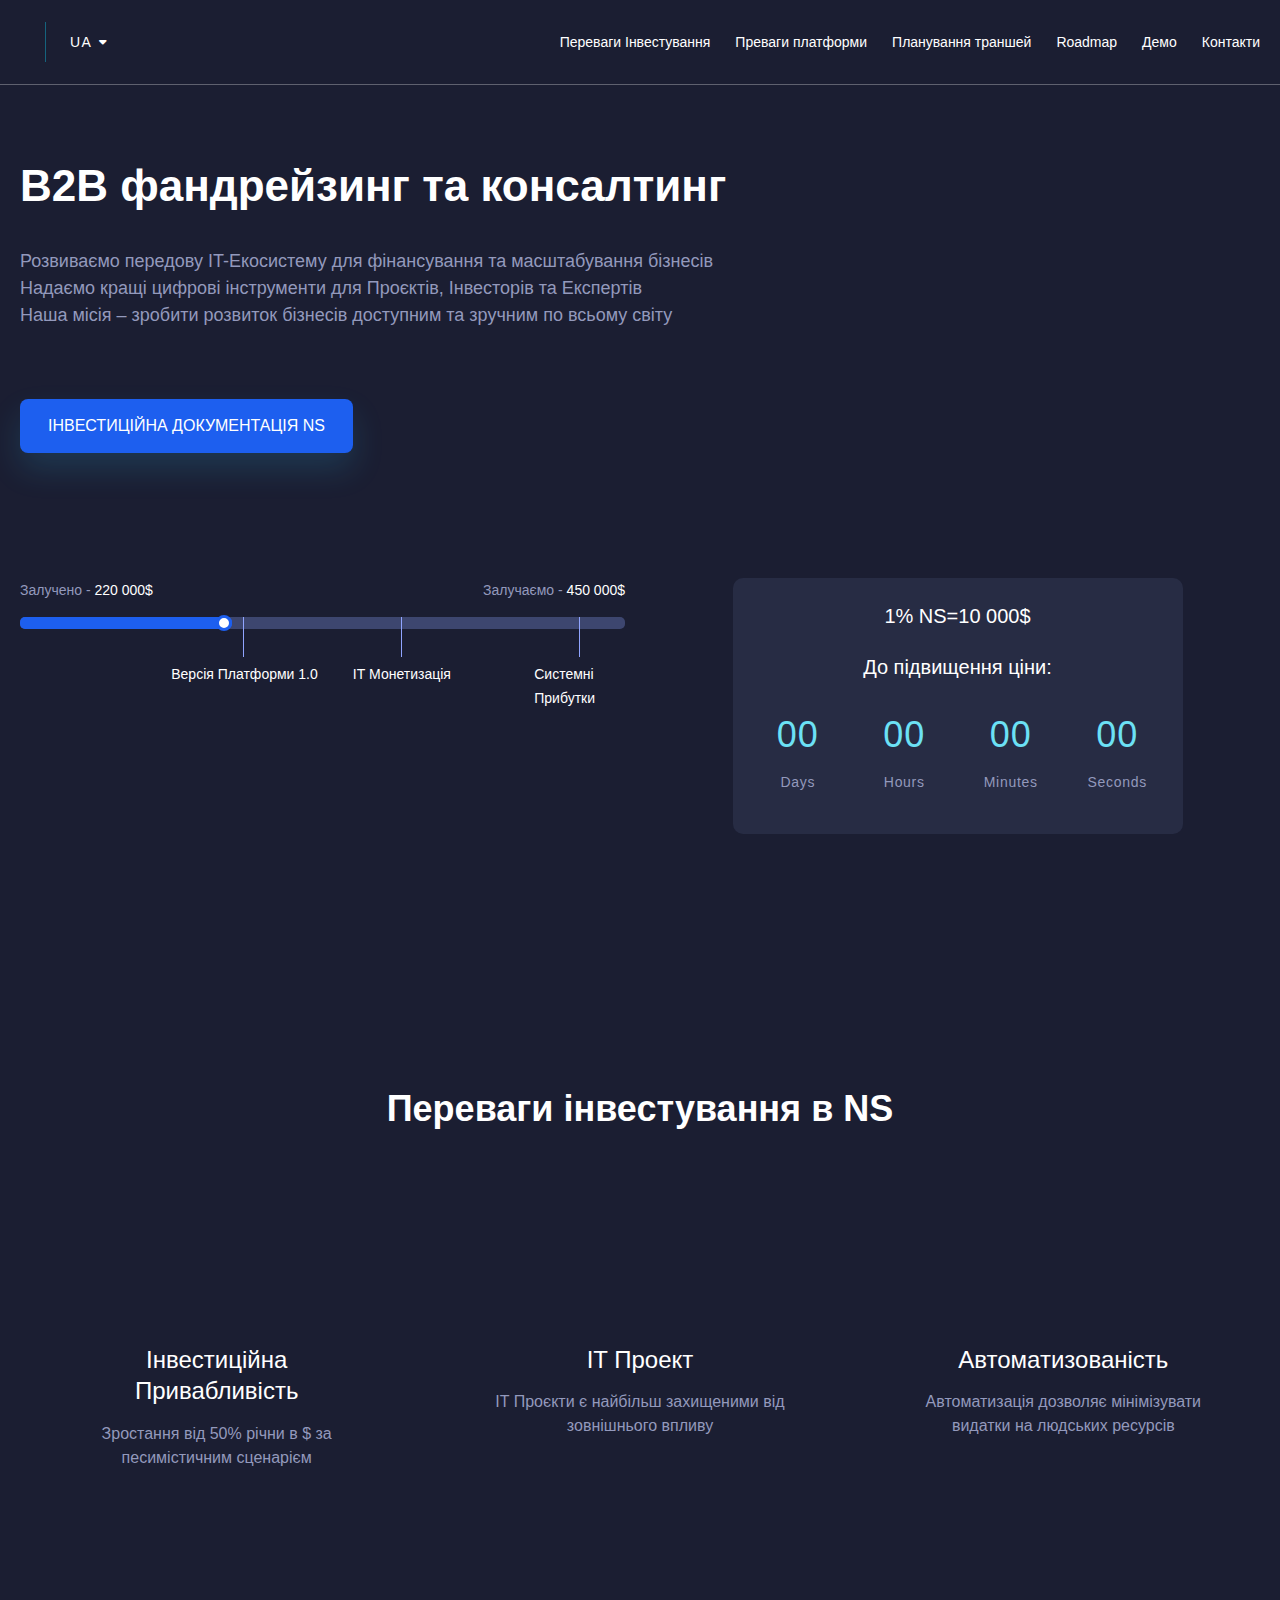
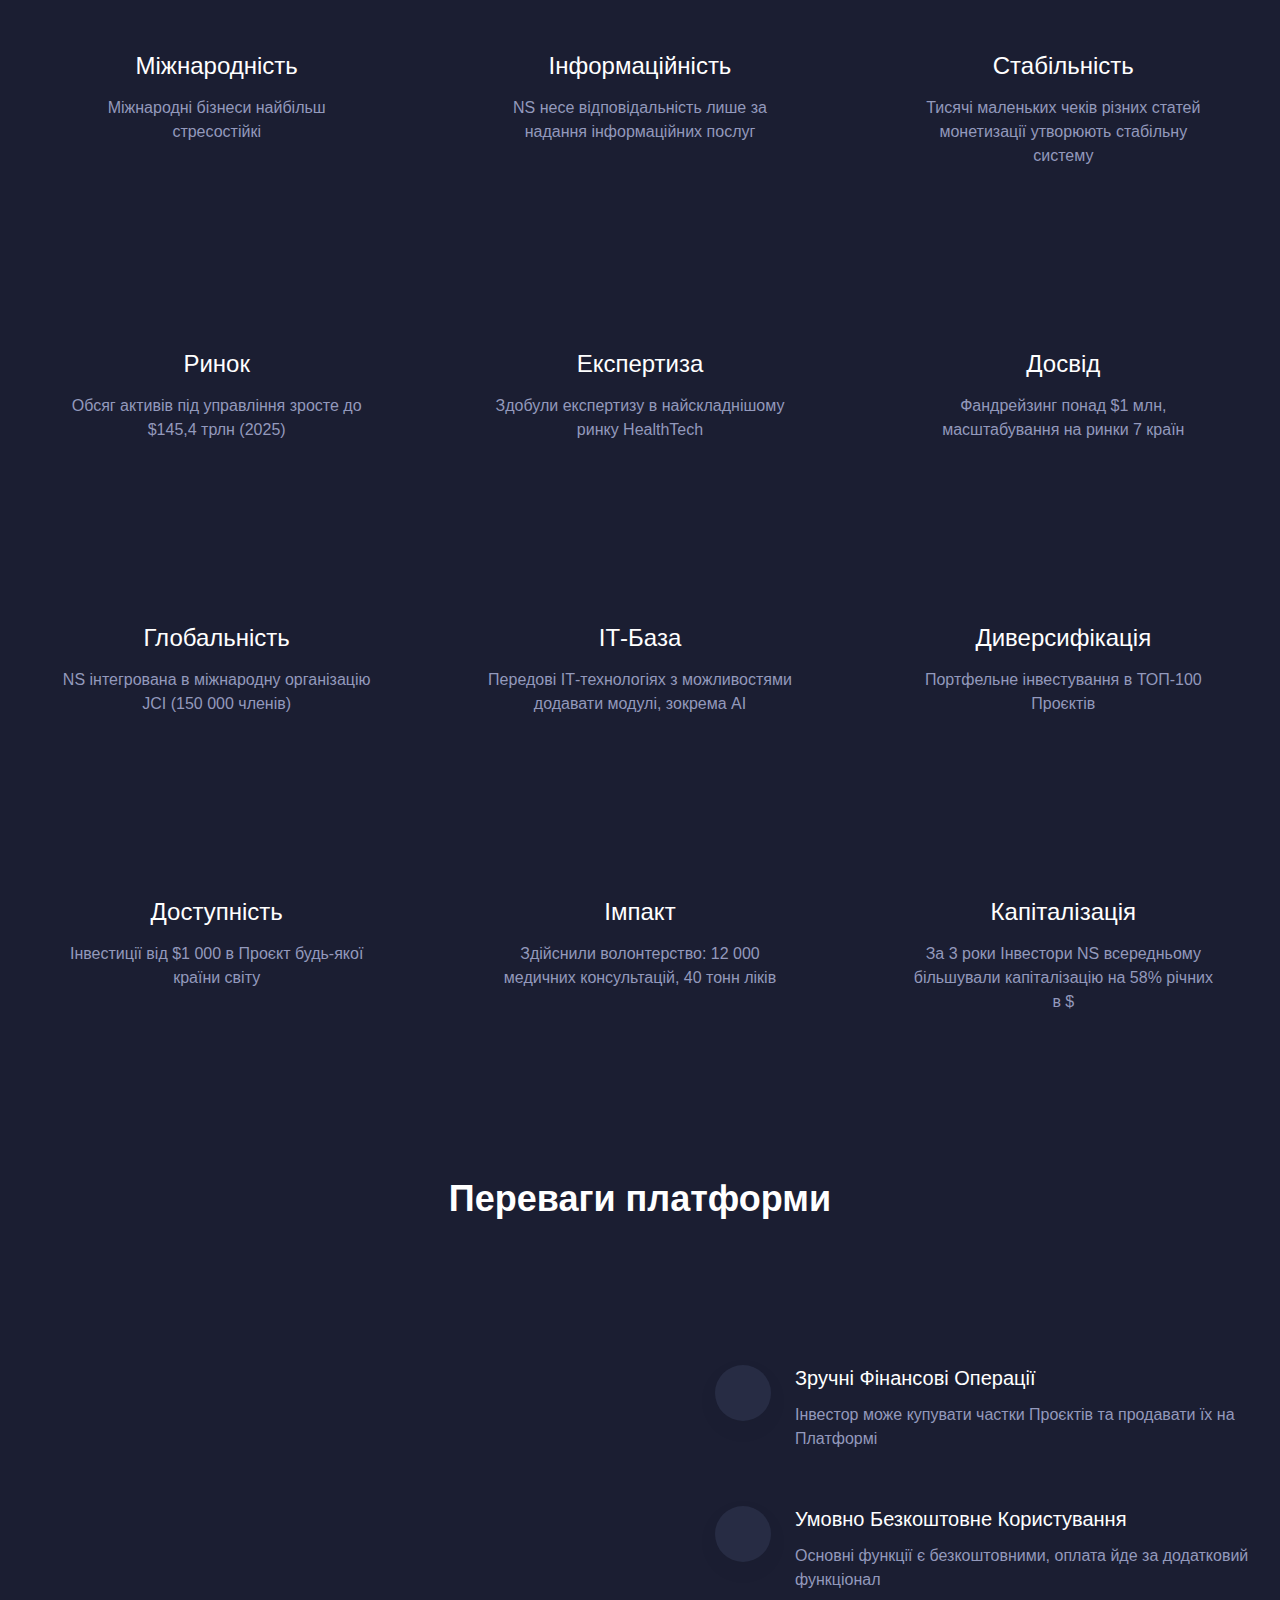
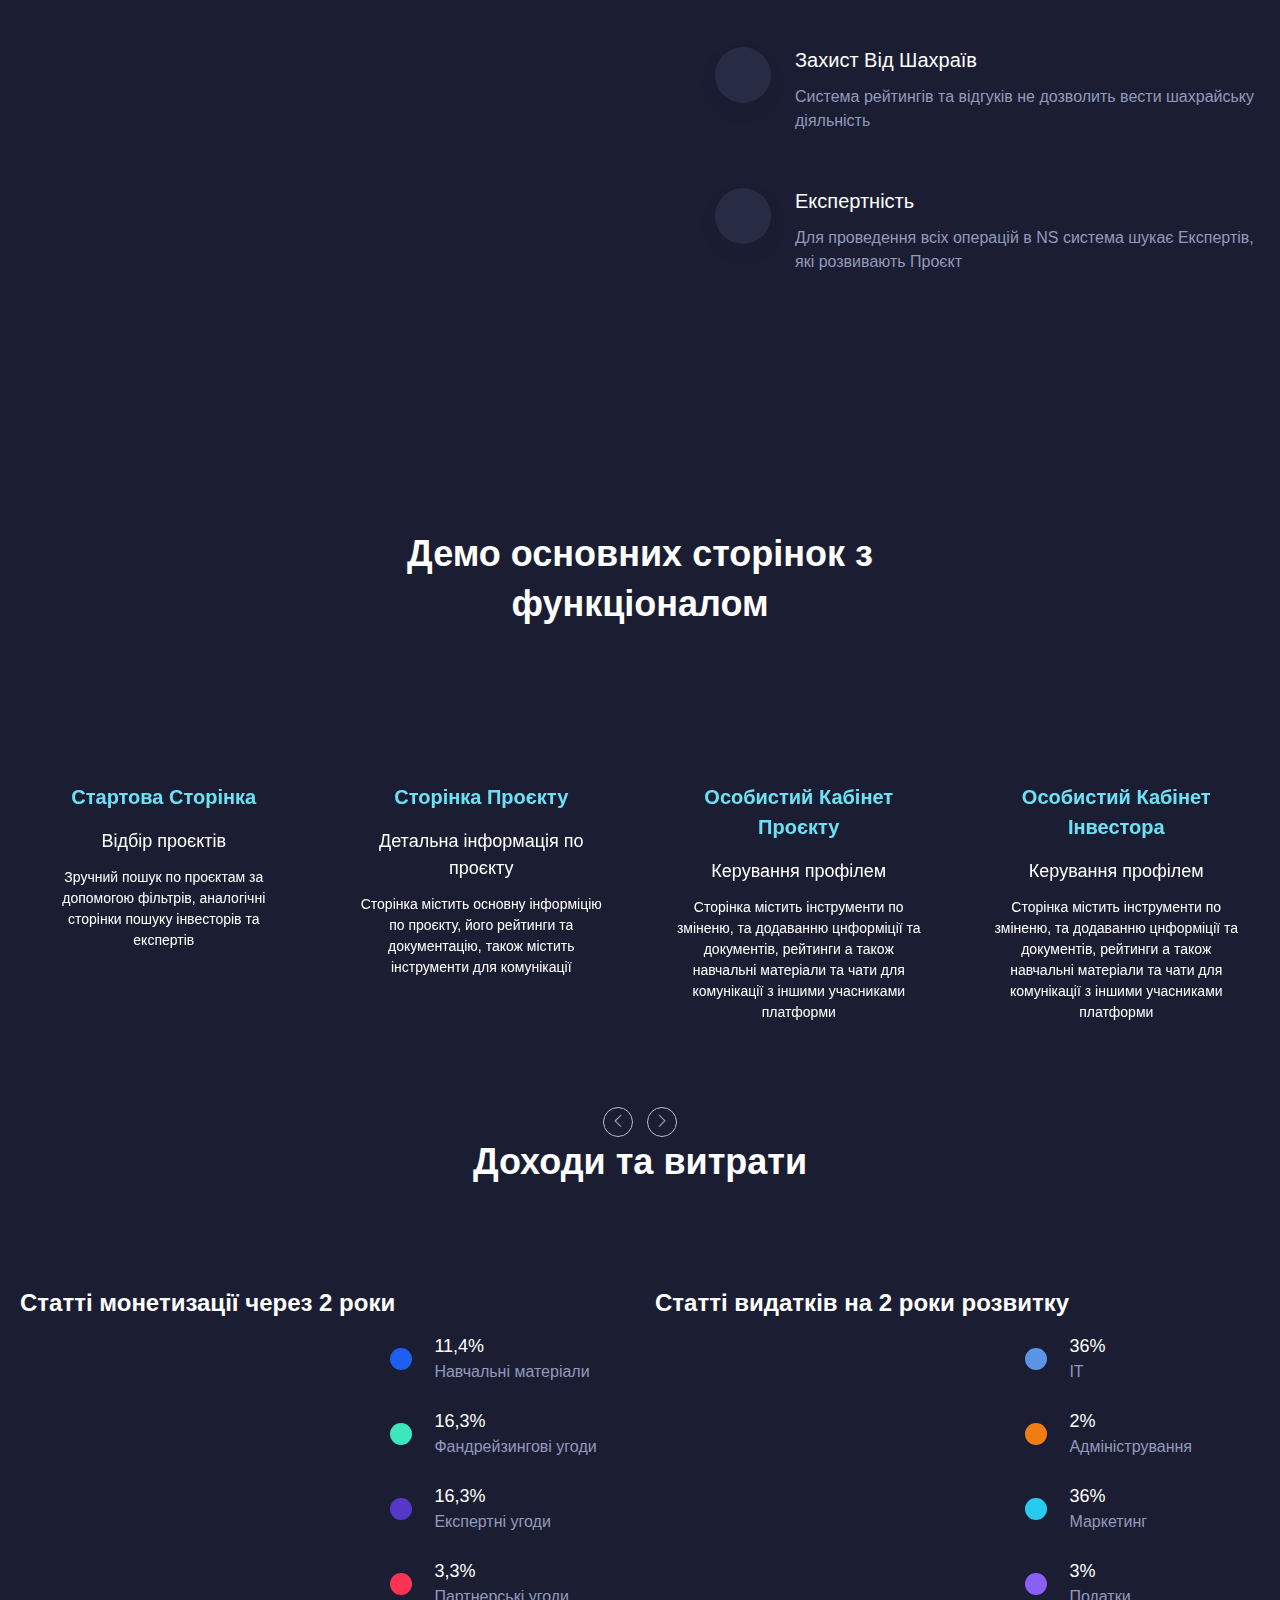
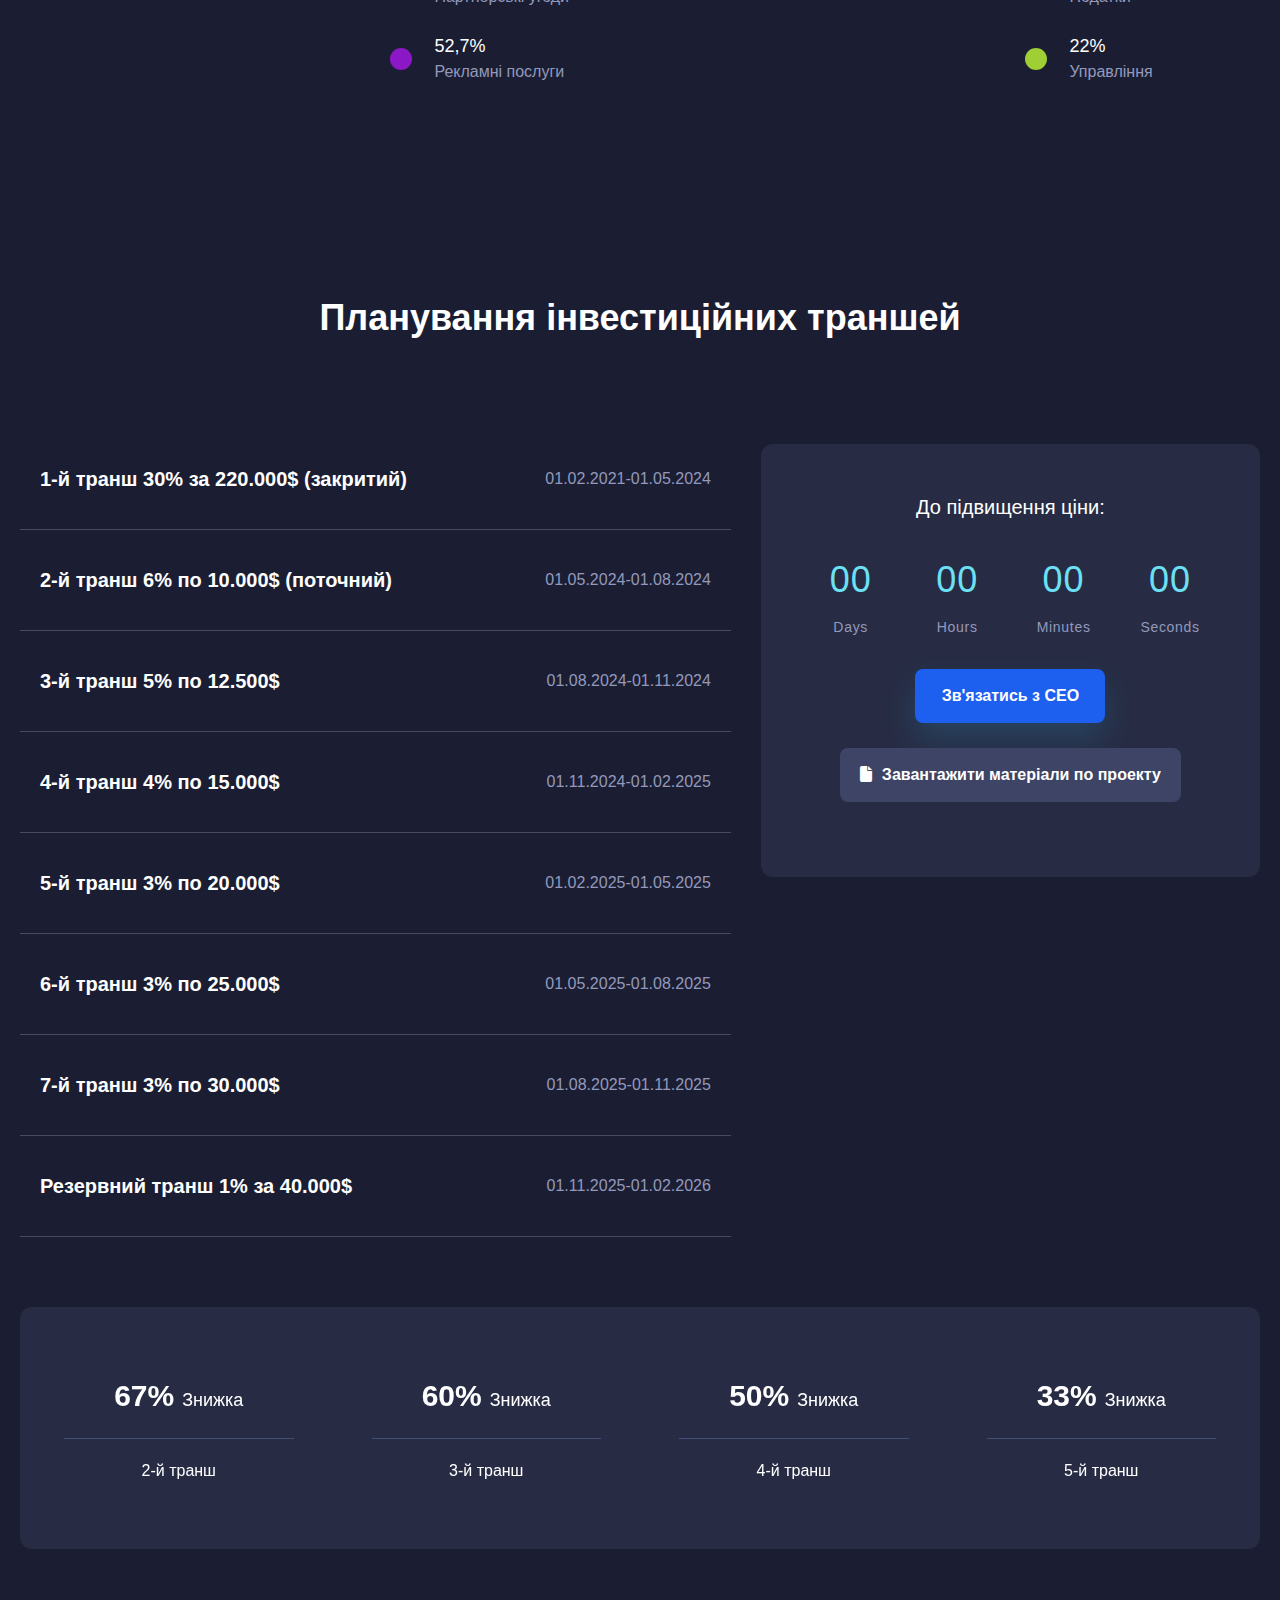
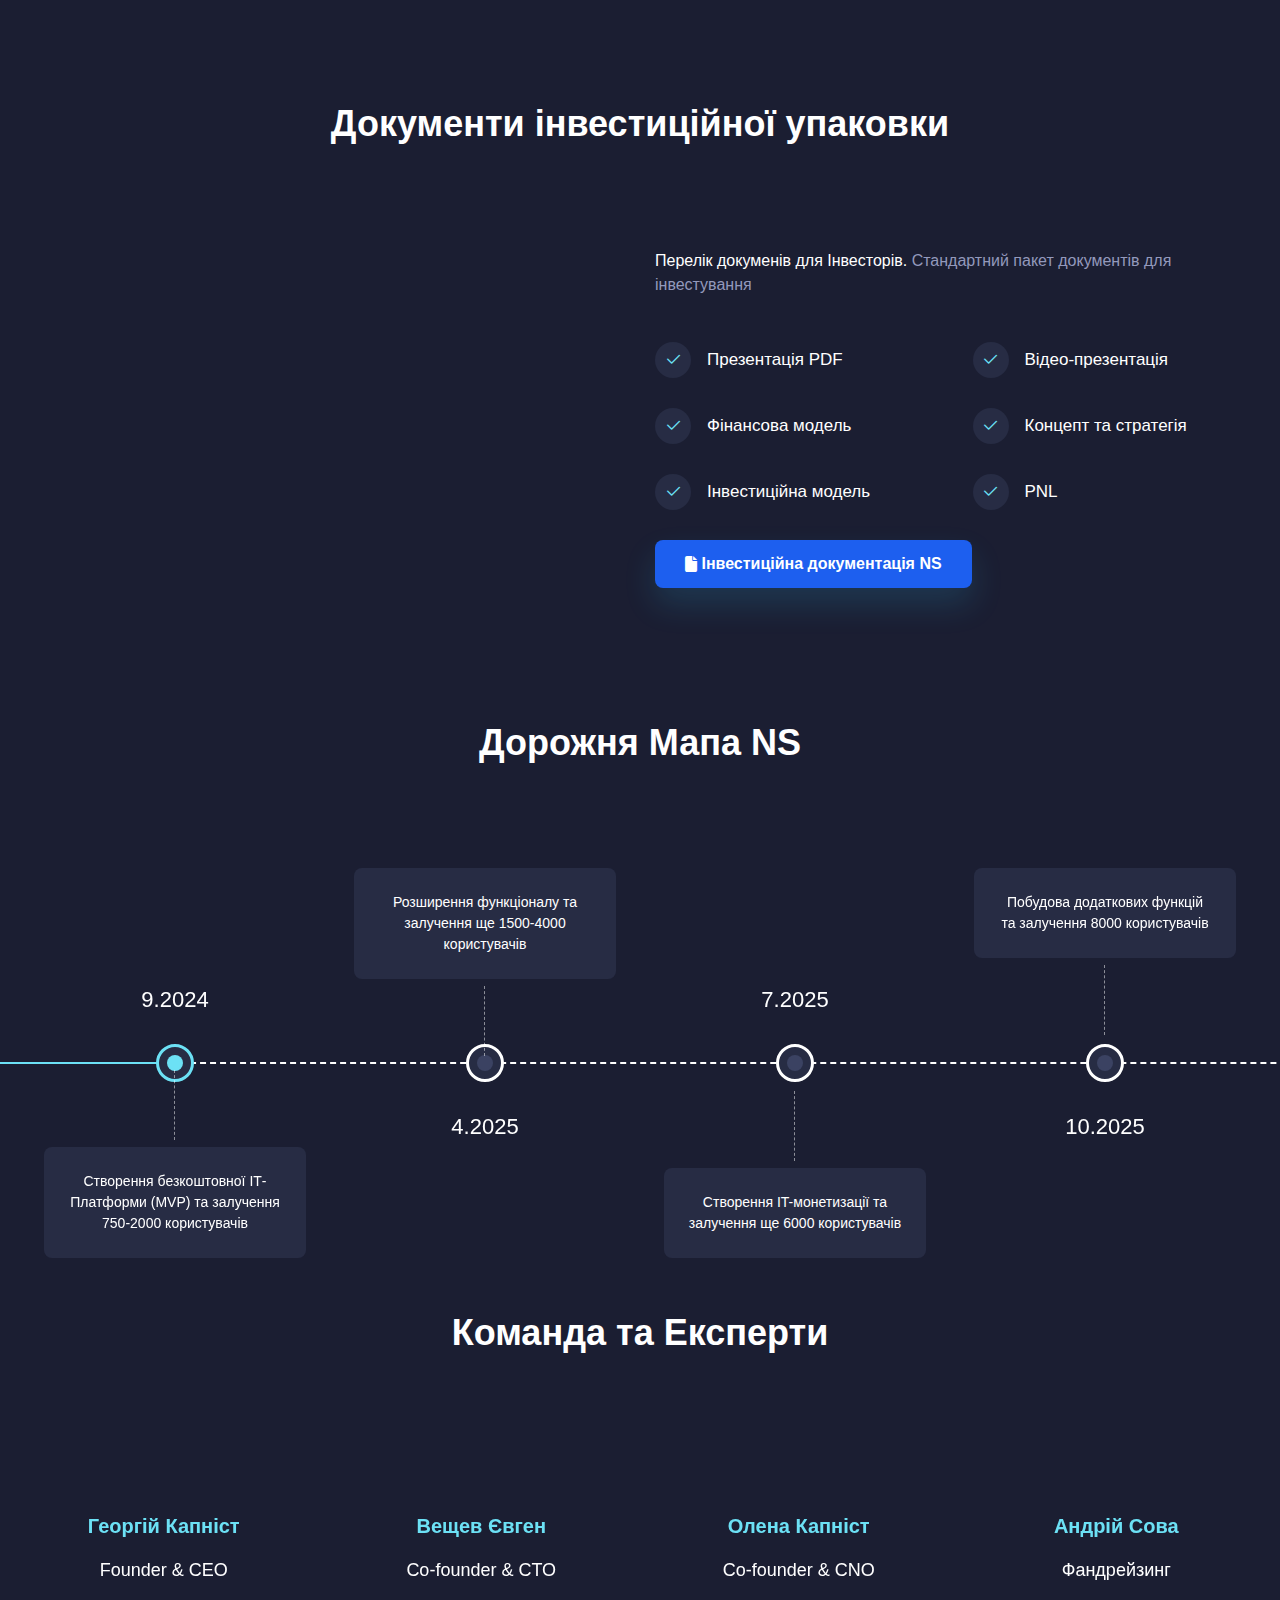
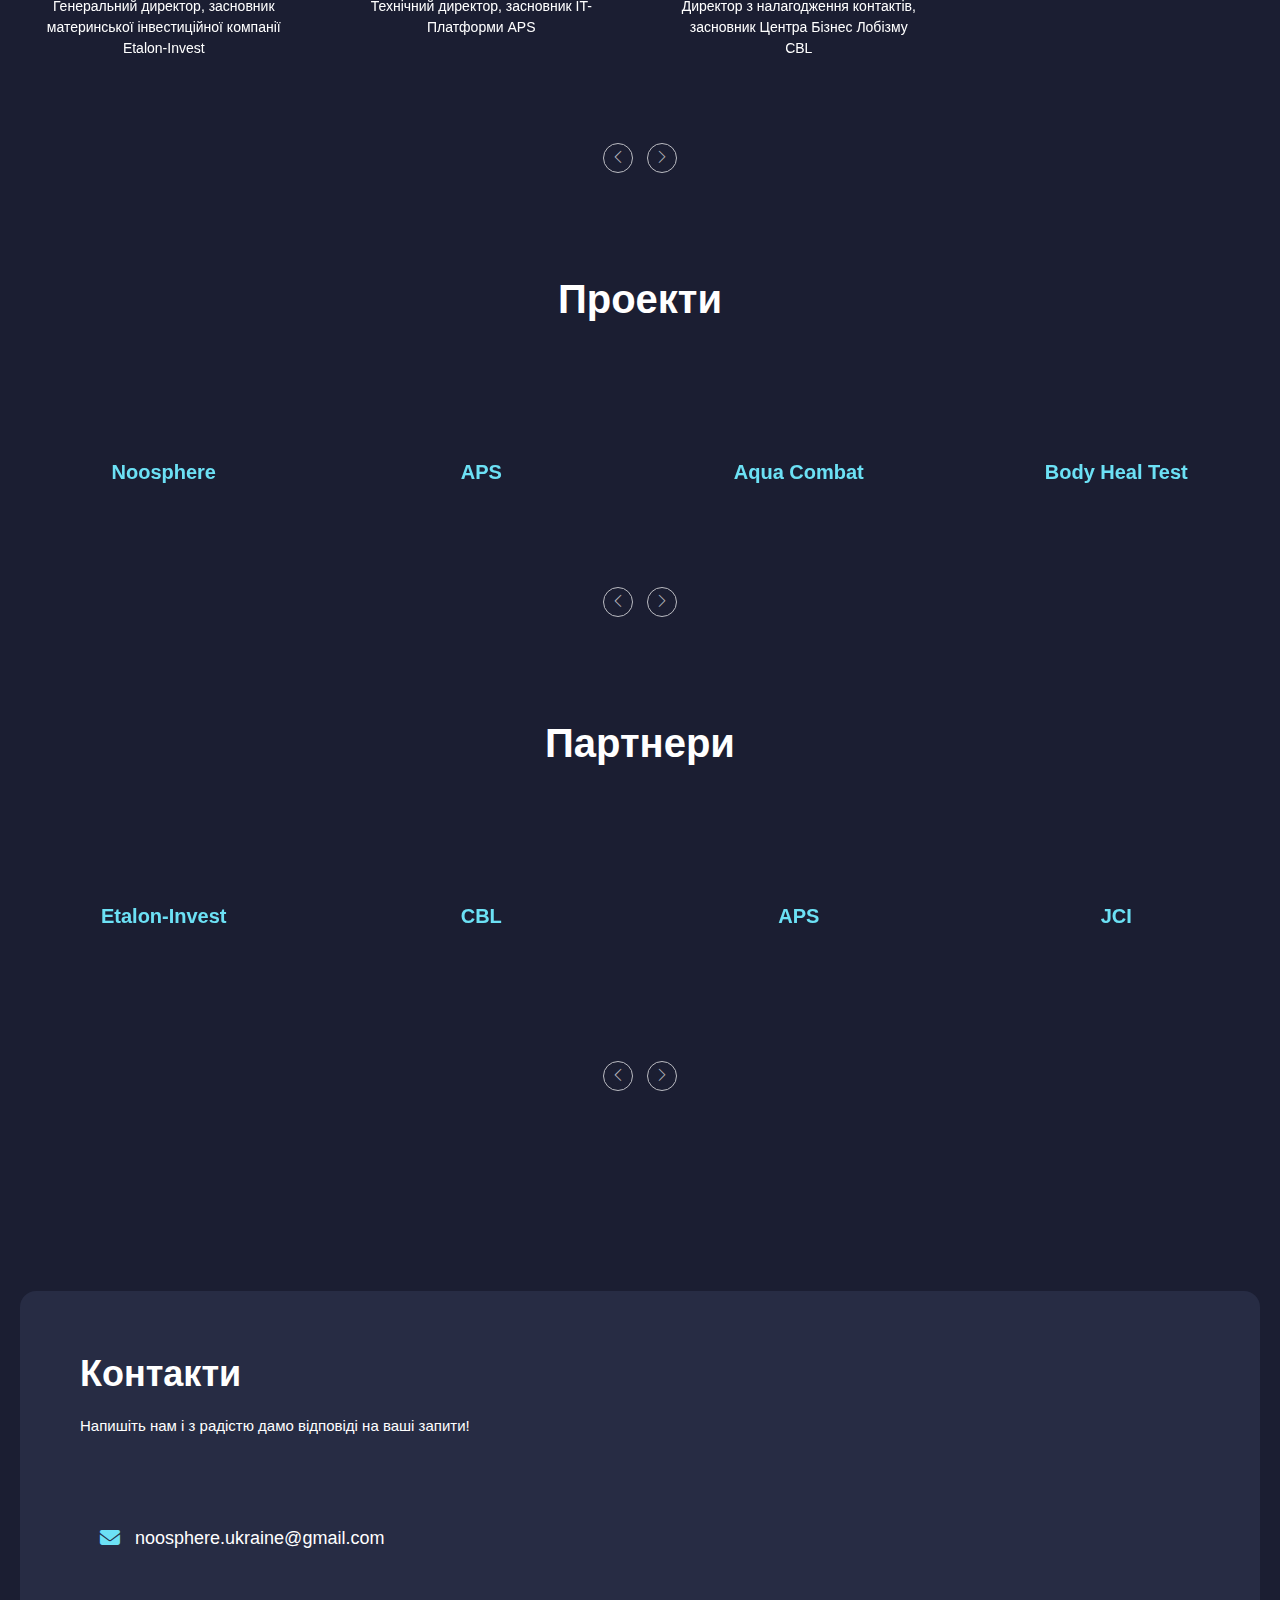
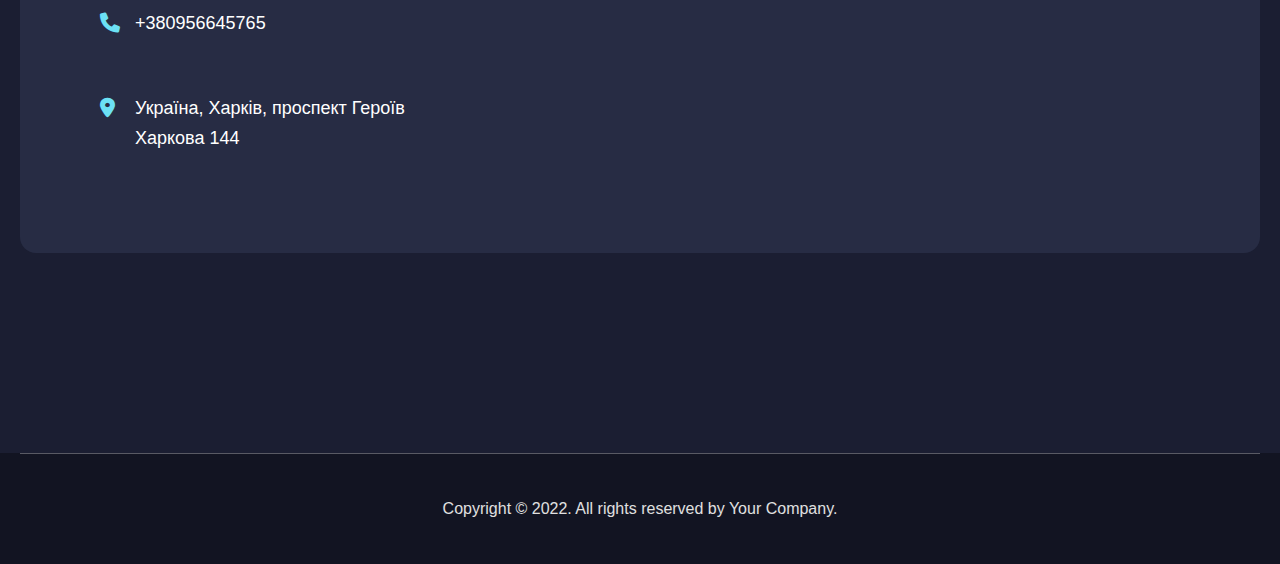
==== index.html @ f3856ca9 "Rename index-6.html to index.html" ====
<!DOCTYPE html>
<html lang="en">
<head>
<meta charset="utf-8">
<title>Noosphere</title>
<!-- Stylesheets -->
<link href="css/bootstrap.css" rel="stylesheet">
<link href="css/style.css" rel="stylesheet">
<link rel="shortcut icon" href="images/logo_ns1.png" type="image/x-icon">
<link rel="icon" href="images/logo_ns1.png" type="image/x-icon">
<!-- Responsive -->
<meta http-equiv="X-UA-Compatible" content="IE=edge">
<meta name="viewport" content="width=device-width, initial-scale=1.0, maximum-scale=1.0, user-scalable=0">
<link href="css/responsive.css" rel="stylesheet">
<!--[if lt IE 9]><script src="https://cdnjs.cloudflare.com/ajax/libs/html5shiv/3.7.3/html5shiv.js"></script><![endif]--> 

</head>

<body class="home-six">
  <div class="page-wrapper"> 

    <!-- Preloader -->
    <div class="preloader"></div> 

    <!-- Main Header-->
    <header class="main-header header-six">
        <!-- Header Upper -->
        <div class="header-upper">        
            <div class="auto-container">
                <!-- Main Box -->
                <div class="main-box clearfix">
                    <!--Logo-->
                    <div class="logo-box clearfix">
                         <div class="logo"><a href="index.html" title="Noosphere"><img src="images/logo_ns1.png" alt="" title="Noosphere"></a></div>
                         <div class="lang-box">
                            <a href="#" class="theme-btn lang-btn">UA <i class="arrow fa fa-caret-down"></i></a>
                            <ul class="lang-list">
                                <li><a href="#">EN</a></li>
                            </ul>
                         </div>
                    </div>

                    <div class="nav-box clearfix">
                        <!--Nav Outer-->
                        <div class="nav-outer clearfix">         
                            <nav class="main-menu">
                                <ul class="navigation clearfix" id="scroll-nav">
                                    <li><a href="#intro-section">Переваги Інвестування</a></li>
                                    <li><a href="#why-token">Преваги платформи</a></li>
                                    <li><a href="#token-sale">Планування траншей</a></li>
                                    <li><a href="#roadmap">Roadmap</a></li>
                                    <li><a href="#team-members">Демо</a></li>
<!--                                     <li><a href="#faqs-section">Питання</a></li> -->
                                    <li><a href="#contact-section">Контакти</a></li>
                                </ul>
                            </nav>
                            <!-- Main Menu End-->
                        </div>
                        <!--Nav Outer End-->

                        <!-- Hidden Nav Toggler -->
                        <div class="nav-toggler">
                            <button class="hidden-bar-opener"><span class="icon"><i class="fa-regular fa-bars"></i></span></button>
                        </div>

                    </div>

                </div>
            </div>
        </div>
    </header>
    <!--End Main Header -->
	
    <!--Menu Backdrop-->
    <div class="menu-backdrop"></div>

    <!-- Hidden Navigation Bar -->
    <section class="hidden-bar">
        <!-- Hidden Bar Wrapper -->
        <div class="hidden-bar-wrapper">
            <div class="hidden-bar-closer"><span class="icon"><svg class="icon-close" role="presentation" viewBox="0 0 16 14"><path d="M15 0L1 14m14 0L1 0" stroke="#101010" fill="none" fill-rule="evenodd"></path></svg></span></div>
            <div class="nav-logo-box">
                <div class="logo"><a href="index.html" title="Noosphere"><img src="images/logo_ns1.png" alt="" title="Noosphere"></a></div>
            </div>
            <!-- .Side-menu -->
            <div class="side-menu">
                 <ul class="navigation custom-links clearfix" id="scroll-nav-2">
                    <li><a href="#intro-section">Переваги Інвестування</a></li>
                    <li><a href="#why-token">Преваги платформи</a></li>
                    <li><a href="#token-sale">Планування траншей</a></li>
                    <li><a href="#roadmap">Roadmap</a></li>
                    <li><a href="#team-members">Демо</a></li>
<!--                     <li><a href="#faqs-section">Питання</a></li> -->
                    <li><a href="#contact-section">Контакти</a></li>
                </ul>
            </div><!-- /.Side-menu -->
         </div><!-- / Hidden Bar Wrapper -->
    </section>
    <!-- / Hidden Bar -->

    <!-- Banner Section -->
    <section class="banner-section banner-six">
        <div class="curve-left"><img src="images/resource/banner-curve-left.png" alt=""></div>
        <div class="curve-right"><img src="images/resource/banner-curve-right.png" alt=""></div>
        <div class="banner-container">
            <div class="auto-container">
                <div class="content-box">
                    <img class= col-lg-6 col-md-12 col-sm-12 src="images/logo_ns2.png" alt="">
                    <div class="upper-content">
                        <div class="row clearfix">
                            <div class="text-col col-lg-8 col-md-12 col-sm-12">
                                                           
                                    <h1>B2B фандрейзинг та консалтинг</h1>
                                    <div class="text">Розвиваємо передову IT-Екосистему для фінансування та масштабування бізнесів</div>
                                    <div class="text">Надаємо кращі цифрові інструменти для Проєктів, Інвесторів та Експертів</div>
                                    <div class="text">Наша місія – зробити розвиток бізнесів доступним та зручним по всьому світу</div>
                                    <div class="links-box clearfix">
                                        <div class="link"><a href="https://drive.google.com/drive/folders/18scKpJJifGk-FuK_VHrg7IRLMq4aB8Vg?usp=sharing" class="theme-btn btn-style-twelve"><span class="txt">Інвестиційна документація NS</span></a></div>
                                    </div>
                            </div>
                            <div class="image-col col-lg-4 col-md-12 col-sm-12">
                                <div class="inner">
                                    <div class="image"><img src="images/resource/globe-1.png" alt=""></div>
                                </div>
                            </div>
                        </div>
                    </div>
                    <div class="lower-content">
                        <div class="row clearfix">
                            <div class="left-col col-lg-6 col-md-12 col-sm-12">
                                <div class="inner">
                                    <div class="progress-box">
                                        <div class="info clearfix">
                                            <div class="raised"><span>Залучено -</span> 220 000$</div>
                                            <div class="target"><span>Залучаємо -</span> 450 000$</div>
                                        </div>
                                        <div class="bar-outer">
                                            <div class="bar-inner">
                                                <div class="bar" style="width: 35%;"></div>
                                                <div class="pt pt-one"><span>Версія Платформи 1.0</span></div>
                                                <div class="pt pt-two"><span>ІТ монетизація </span></div>
                                                <div class="pt pt-three"><span>Системні прибутки</span></div>
                                            </div>
                                        </div>
                                    </div>
<!--                                     <div class="social-box">
                                        <ul class="clearfix">
                                            <li><a href="#"><span class="icon"><img src="images/icons/instagram-1.svg" alt=""></span></a></li>
                                            <li><a href="#"><span class="icon"><img src="images/icons/WhatsApp.svg" alt=""></span></a></li>
                                            <li><a href="#"><span class="icon"><img src="images/icons/Linkedin.svg" alt=""></span></a></li>
                                            <li><a href="#"><span class="icon"><img src="images/icons/trx-2.png" alt=""></span></a></li>
                                        </ul>
                                    </div> -->
                                </div>
                            </div>
                            <div class="right-col col-lg-6 col-md-12 col-sm-12">
                                <div class="inner">
                                    <div class="upper-box">
                                        <h5>1% NS=10 000$</h5>
                                        <h5>До підвищення ціни:</h5>
                                        <div class="time-counter">
                                            <!-- Time Countdown -->
                                            <div class="time-countdown clearfix" data-countdown="2024/08/01"></div>
                                        </div>
                                    </div>
                                </div>
                            </div>
                            
                        </div>
                    </div>
                </div>

            </div>
        </div>
    </section>
    <!--End Banner Section -->

    <!--Intro Section-->
    <section class="intro-five" id="intro-section">
        <div class="pattern-layer"><img src="images/resource/dotted-layer-intro.png" alt=""></div>
        <div class="auto-container">
            <div class="title-box-three centered">
                <h2>Переваги інвестування в NS</h2>
            </div>
            
            <div class="row clearfix">
                <div class="info-block-five col-xl-4 col-lg-4 col-md-6 col-sm-12">
                    <div class="inner-box">
                        <div class="icon-box"><span class="icon"><img src="images/resource/icon-33.svg" alt=""></span></div>
                        <h4>Інвестиційна привабливість</h4>
                        <div class="text">Зростання від 50% річни в $ за песимістичним сценарієм</div>
                    </div>
                </div>
                <div class="info-block-five col-xl-4 col-lg-4 col-md-6 col-sm-12">
                    <div class="inner-box">
                        <div class="icon-box"><span class="icon"><img src="images/resource/icon-34.svg" alt=""></span></div>
                        <h4>IT проект</h4>
                        <div class="text">IT Проєкти є найбільш захищеними від зовнішнього впливу</div>
                    </div>
                </div>
                <div class="info-block-five col-xl-4 col-lg-4 col-md-6 col-sm-12">
                    <div class="inner-box">
                        <div class="icon-box"><span class="icon"><img src="images/resource/icon-35.svg" alt=""></span></div>
                        <h4>Автоматизованість</h4>
                        <div class="text">Автоматизація дозволяє мінімізувати видатки на людських ресурсів</div>
                    </div>
                </div>
                <div class="info-block-five col-xl-4 col-lg-4 col-md-6 col-sm-12">
                    <div class="inner-box">
                        <div class="icon-box"><span class="icon"><img src="images/resource/icon-38.svg" alt=""></span></div>
                        <h4>Міжнародність</h4>
                        <div class="text">Міжнародні бізнеси найбільш стресостійкі</div>
                    </div>
                </div>
                <div class="info-block-five col-xl-4 col-lg-4 col-md-6 col-sm-12">
                    <div class="inner-box">
                        <div class="icon-box"><span class="icon"><img src="images/resource/icon-37.svg" alt=""></span></div>
                        <h4>Інформаційність </h4>
                        <div class="text">NS несе відповідальність лише за надання інформаційних послуг</div>
                    </div>
                </div>
                <div class="info-block-five col-xl-4 col-lg-4 col-md-6 col-sm-12">
                    <div class="inner-box">
                        <div class="icon-box"><span class="icon"><img src="images/resource/icon-36.svg" alt=""></span></div>
                        <h4>Стабільність</h4>
                        <div class="text">Тисячі маленьких чеків різних статей монетизації утворюють стабільну систему</div>
                    </div>
                </div>
                <div class="info-block-five col-xl-4 col-lg-4 col-md-6 col-sm-12">
                    <div class="inner-box">
                        <div class="icon-box"><span class="icon"><img src="images/resource/icon-33.svg" alt=""></span></div>
                        <h4>Ринок</h4>
                        <div class="text">Обсяг активів під управління зросте до $145,4 трлн (2025)</div>
                    </div>
                </div>
                <div class="info-block-five col-xl-4 col-lg-4 col-md-6 col-sm-12">
                    <div class="inner-box">
                        <div class="icon-box"><span class="icon"><img src="images/resource/icon-34.svg" alt=""></span></div>
                        <h4>Експертиза</h4>
                        <div class="text">Здобули експертизу в найскладнішому ринку HealthTech</div>
                    </div>
                </div>
                <div class="info-block-five col-xl-4 col-lg-4 col-md-6 col-sm-12">
                    <div class="inner-box">
                        <div class="icon-box"><span class="icon"><img src="images/resource/icon-35.svg" alt=""></span></div>
                        <h4>Досвід</h4>
                        <div class="text">Фандрейзинг понад $1 млн, масштабування на ринки 7 країн</div>
                    </div>
                </div>
                <div class="info-block-five col-xl-4 col-lg-4 col-md-6 col-sm-12">
                    <div class="inner-box">
                        <div class="icon-box"><span class="icon"><img src="images/resource/icon-38.svg" alt=""></span></div>
                        <h4>Глобальність</h4>
                        <div class="text">NS інтегрована в міжнародну організацію JCI (150 000 членів)</div>
                    </div>
                </div>
                <div class="info-block-five col-xl-4 col-lg-4 col-md-6 col-sm-12">
                    <div class="inner-box">
                        <div class="icon-box"><span class="icon"><img src="images/resource/icon-37.svg" alt=""></span></div>
                        <h4>ІТ-база</h4>
                        <div class="text">Передові ІТ-технологіях з можливостями додавати модулі, зокрема АІ </div>
                    </div>
                </div>
                <div class="info-block-five col-xl-4 col-lg-4 col-md-6 col-sm-12">
                    <div class="inner-box">
                        <div class="icon-box"><span class="icon"><img src="images/resource/icon-36.svg" alt=""></span></div>
                        <h4>Диверсифікація</h4>
                        <div class="text">Портфельне інвестування в ТОП-100 Проєктів</div>
                    </div>
                </div>
                <div class="info-block-five col-xl-4 col-lg-4 col-md-6 col-sm-12">
                    <div class="inner-box">
                        <div class="icon-box"><span class="icon"><img src="images/resource/icon-38.svg" alt=""></span></div>
                        <h4>Доступність</h4>
                        <div class="text">Інвестиції від $1 000 в Проєкт будь-якої країни світу</div>
                    </div>
                </div>
                <div class="info-block-five col-xl-4 col-lg-4 col-md-6 col-sm-12">
                    <div class="inner-box">
                        <div class="icon-box"><span class="icon"><img src="images/resource/icon-37.svg" alt=""></span></div>
                        <h4>Імпакт</h4>
                        <div class="text">Здійснили волонтерство: 12 000 медичних консультацій, 40 тонн ліків</div>
                    </div>
                </div>
                <div class="info-block-five col-xl-4 col-lg-4 col-md-6 col-sm-12">
                    <div class="inner-box">
                        <div class="icon-box"><span class="icon"><img src="images/resource/icon-36.svg" alt=""></span></div>
                        <h4>Капіталізація</h4>
                        <div class="text">За 3 роки Інвестори NS всередньому більшували капіталізацію на 58% річних в $</div>
                    </div>
                </div>
            </div>
        </div>
    </section>

    <!--Why Section-->
    <section class="why-section-five" id="why-token">
        <div class="curve-left"><img src="images/resource/why-token-curve-left.png" alt=""></div>
        <div class="curve-right"><img src="images/resource/why-token-curve-right.png" alt=""></div>
        <div class="auto-container">
            <div class="title-box-three centered">
                <h2>Переваги платформи</h2>
            </div>
            <div class="row clearfix">
                <!--Column-->
                <div class="content-col col-xl-6 col-lg-6 col-md-12 col-sm-12">
                    <div class="inner">
                        <div class="why-block-five">
                            <div class="inner-box">
                                <div class="icon-box"><span class="icon"><img src="images/resource/icon-39.svg" alt=""></span></div>
                                <h5>Зручні фінансові операції</h5>
                                <div class="text">Інвестор може купувати частки Проєктів та продавати їх на Платформі</div>
                            </div>
                        </div>
                        <div class="why-block-five">
                            <div class="inner-box">
                                <div class="icon-box"><span class="icon"><img src="images/resource/icon-40.svg" alt=""></span></div>
                                <h5>Умовно безкоштовне користування</h5>
                                <div class="text">Основні функції є безкоштовними, оплата йде за додатковий функціонал</div>
                            </div>
                        </div>
                        <div class="why-block-five">
                            <div class="inner-box">
                                <div class="icon-box"><span class="icon"><img src="images/resource/icon-41.svg" alt=""></span></div>
                                <h5>Захист від шахраїв</h5>
                                <div class="text">Система рейтингів та відгуків не дозволить вести шахрайську діяльність</div>
                            </div>
                        </div>
                        <div class="why-block-five">
                            <div class="inner-box">
                                <div class="icon-box"><span class="icon"><img src="images/resource/icon-42.svg" alt=""></span></div>
                                <h5>Експертність</h5>
                                <div class="text">Для проведення всіх операцій в NS система шукає Експертів, які розвивають Проєкт</div>
                            </div>
                        </div>
                    </div>
                </div>
                <!--Column-->
                <div class="image-col col-xl-6 col-lg-6 col-md-12 col-sm-12">
                    <div class="inner">
                        <div class="image"><img src="images/resource/f-image-1-1.png" alt=""></div>
                    </div>
                </div>
            </div>

        </div>
    </section>

    <section class="team-five" id="team-members">
        <div class="pattern-layer"><img src="images/resource/dotted-layer-team.png" alt=""></div>
        <div class="curve-left"><img src="images/resource/team-curve-left.png" alt=""></div>
        <div class="curve-right"><img src="images/resource/team-curve-right.png" alt=""></div>
        <div class="auto-container">
            <div class="title-box-three centered">
                <h2>Демо основних сторінок з функціоналом</h2>
            </div>
            <div class="professionals">
                <div class="team-carousel owl-theme owl-carousel">
                    <!--Team Block-->
                    <div class="team-block-five">
                        <div class="inner-box">
                            <div class="image-box"><a href="images/demo1.jpg"><img src="images/demo1.jpg" alt=""></a></div>
                            <div class="lower-box">
                                <h5>Стартова сторінка</h5>
                                <div class="designation">Відбір проєктів</div>
                                <div class="text">Зручний пошук по проєктам за допомогою фільтрів, аналогічні сторінки пошуку інвесторів та експертів </div>
                            </div>
                        </div>
                    </div>

                    <!--Team Block-->
                    <div class="team-block-five">
                        <div class="inner-box">
                            <div class="image-box"><a href="images/demo2.jpg"><img src="images/demo2.jpg" alt=""></a></div>
                            <div class="lower-box">
                                <h5>Сторінка проєкту</h5>
                                <div class="designation">Детальна інформація по проєкту</div>
                                <div class="text">Сторінка містить основну інформіцію по проєкту, його рейтинги та документацію, також містить інструменти для комунікації</div>
                            </div>
                        </div>
                    </div>

                    <!--Team Block-->
                    <div class="team-block-five">
                        <div class="inner-box">
                            <div class="image-box"><a href="images/demo3.jpg"><img src="images/demo3.jpg" alt=""></a></div>
                            <div class="lower-box">
                                <h5>Особистий кабінет проєкту</h5>
                                <div class="designation">Керування профілем</div>
                                <div class="text">Сторінка містить інструменти по зміненю, та додаванню цнформіції та документів, рейтинги а також навчальні матеріали та чати для комунікації з іншими учасниками платформи </div>
                            </div>
                        </div>
                    </div>

                    <!--Team Block-->
                    <div class="team-block-five">
                        <div class="inner-box">
                            <div class="image-box"><a href="images/demo4.jpg"><img src="images/demo4.jpg" alt=""></a></div>
                            <div class="lower-box">
                                <h5>Особистий кабінет інвестора</h5>
                                <div class="designation">Керування профілем</div>
                                <div class="text">Сторінка містить інструменти по зміненю, та додаванню цнформіції та документів, рейтинги а також навчальні матеріали та чати для комунікації з іншими учасниками платформи</div>
                            </div>
                        </div>
                    </div>

                    <!--Team Block-->
                    <div class="team-block-five">
                        <div class="inner-box">
                            <div class="image-box"><a href="images/demo5.jpg"><img src="images/demo5.jpg" alt=""></a></div>
                            <div class="lower-box">
                               <h5>Особистий кабінет експерта</h5>
                                <div class="designation">Керування профілем</div>
                                <div class="text">Сторінка містить інструменти по зміненю, та додаванню цнформіції та документів, рейтинги а також навчальні матеріали та чати для комунікації з іншими учасниками платформи</div>
                            </div>
                        </div>
                    </div>
                </div>
            </div>
        </div>
    </section>

    <!--Allocation Section-->
    <section class="allocation-five">
        <div class="pattern-layer"><img src="images/resource/dotted-layer-allocation.png" alt=""></div>
        <div class="auto-container">
            <div class="title-box-three centered">
                <h2>Доходи та витрати</h2>
            </div>
            <div class="row parent-row clearfix">
                <!--Graph Col-->
                <div class="graph-col col-xl-6 col-lg-6 col-md-6 col-sm-12">
                     <h4>Статті монетизації через 2 роки</h4>
                    <div class="row clearfix">
                        <div class="image-col col-xl-7 col-lg-12 col-md-12 col-sm-12">
                            <div class="inner">
                                <div class="image"><img src="images/resource/diag1.png" alt=""></div>
                            </div>
                        </div>
                        <div class="f-col col-xl-5 col-lg-12 col-md-12 col-sm-12">
                            <div class="inner">
                                <div class="f-list">
                                    <div class="f-block">
                                        <div class="f-inner color-1">
                                            <div class="percent">11,4%</div>
                                            <div class="f-text">Навчальні матеріали</div>
                                        </div>
                                    </div>
                                    <div class="f-block">
                                        <div class="f-inner color-2">
                                            <div class="percent">16,3%</div>
                                            <div class="f-text">Фандрейзингові угоди</div>
                                        </div>
                                    </div>
                                    <div class="f-block">
                                        <div class="f-inner color-3">
                                            <div class="percent">16,3%</div>
                                            <div class="f-text">Експертні угоди</div>
                                        </div>
                                    </div>
                                    <div class="f-block">
                                        <div class="f-inner color-4">
                                            <div class="percent">3,3%</div>
                                            <div class="f-text">Партнерські угоди</div>
                                        </div>
                                    </div>
                                    <div class="f-block">
                                        <div class="f-inner color-5">
                                            <div class="percent">52,7%</div>
                                            <div class="f-text">Рекламні послуги</div>
                                        </div>
                                    </div>
                                </div>
                            </div>
                        </div>
                    </div>
                </div>
                <!--Graph Col-->
                <div class="graph-col col-xl-6 col-lg-6 col-md-6 col-sm-12">
                     <h4>Статті видатків на 2 роки розвитку</h4>
                    <div class="row clearfix">
                        <div class="image-col col-xl-7 col-lg-12 col-md-12 col-sm-12">
                            <div class="inner">
                                <div class="image"><img src="images/resource/diag2.png" alt=""></div>
                            </div>
                        </div>
                        <div class="f-col col-xl-5 col-lg-12 col-md-12 col-sm-12">
                            <div class="inner">
                                <div class="f-list">
                                    <div class="f-block">
                                        <div class="f-inner color-6">
                                            <div class="percent">36%</div>
                                            <div class="f-text">IT</div>
                                        </div>
                                    </div>
                                    <div class="f-block">
                                        <div class="f-inner color-7">
                                            <div class="percent">2%</div>
                                            <div class="f-text">Адміністрування</div>
                                        </div>
                                    </div>
                                    <div class="f-block">
                                        <div class="f-inner color-8">
                                            <div class="percent">36%</div>
                                            <div class="f-text">Маркетинг</div>
                                        </div>
                                    </div>
                                    <div class="f-block">
                                        <div class="f-inner color-9">
                                            <div class="percent">3%</div>
                                            <div class="f-text">Податки</div>
                                        </div>
                                    </div>
                                    <div class="f-block">
                                        <div class="f-inner color-10">
                                            <div class="percent">22%</div>
                                            <div class="f-text">Управління</div>
                                        </div>
                                    </div>
                                </div>
                            </div>
                        </div>

                    </div>
                </div>
            </div>
        </div>
    </section>

    <!--Token Sale Section-->
    <section class="token-sale-five" id="token-sale">
        <div class="curve-right"><img src="images/resource/token-sale-curve.png" alt=""></div>
        <div class="auto-container">
            <div class="title-box-three centered">
                <h2>Планування інвестиційних траншей</h2>
            </div>
            <div class="row clearfix">
                <div class="big-col col-xl-7 col-lg-12 col-md-12">
                    <div class="inner">
                        <!--Sale Block-->
                        <div class="sale-block-eight">
                            <div class="inner-box clearfix">
                                <h5>1-й транш 30% за 220.000$ (закритий)</h5>
                                <div class="text">01.02.2021-01.05.2024</div>
                            </div>
                        </div>
                        <!--Sale Block-->
                        <div class="sale-block-eight">
                            <div class="inner-box clearfix">
                                <h5>2-й транш 6% по 10.000$ (поточний) </h5>
                                <div class="text">01.05.2024-01.08.2024</div>
                            </div>
                        </div>
                        <!--Sale Block-->
                        <div class="sale-block-eight">
                            <div class="inner-box clearfix">
                                <h5>3-й транш 5% по 12.500$</h5>
                                <div class="text">01.08.2024-01.11.2024</div>
                            </div>
                        </div>
                        <!--Sale Block-->
                        <div class="sale-block-eight">
                            <div class="inner-box clearfix">
                                <h5>4-й транш 4% по 15.000$</h5>
                                <div class="text">01.11.2024-01.02.2025</div>
                            </div>
                        </div>
                        <!--Sale Block-->
                        <div class="sale-block-eight">
                            <div class="inner-box clearfix">
                                <h5>5-й транш 3% по 20.000$</h5>
                                <div class="text">01.02.2025-01.05.2025</div>
                            </div>
                        </div>
                        <!--Sale Block-->
                        <div class="sale-block-eight">
                            <div class="inner-box clearfix">
                                <h5>6-й транш 3% по 25.000$</h5>
                                <div class="text">01.05.2025-01.08.2025</div>
                            </div>
                        </div>
                        <!--Sale Block-->
                        <div class="sale-block-eight">
                            <div class="inner-box clearfix">
                                <h5>7-й транш 3% по 30.000$ </h5>
                                <div class="text">01.08.2025-01.11.2025</div>
                            </div>
                        </div>
                        <!--Sale Block-->
                        <div class="sale-block-eight">
                            <div class="inner-box clearfix">
                                <h5>Резервний транш 1% за 40.000$ </h5>
                                <div class="text">01.11.2025-01.02.2026</div>
                            </div>
                        </div>
                    </div>
                </div>
                <div class="big-col col-xl-5 col-lg-12 col-md-12">
                    <div class="big-inner">
                        <div class="outer-box">
                            <div class="upper-box">
                                <h5>До підвищення ціни:</h5>
                                <div class="time-counter">
                                    <!-- Time Countdown -->
                                    <div class="time-countdown clearfix" data-countdown="2024/08/01"></div>
                                </div>
                            </div>
<!--                             <div class="progress-box">
                                <div class="bar-outer">
                                    <div class="bar-inner">
                                        <div class="bar" style="width: 60%;"></div>
                                        <div class="pt pt-one"><span>Pre Sale</span></div>
                                        <div class="pt pt-two"><span>Crowsale</span></div>
                                        <div class="pt pt-three"><span>Bonus</span></div>
                                    </div>
                                </div>
                            </div> -->
                            <div class="links-box clearfix">
                                <div class="link"><a href="https://api.whatsapp.com/qr/3BKWFFZUGKYYC1?autoload=1&app_absent=0" class="theme-btn btn-style-twelve"><span class="txt">Зв'язатись з СЕО</span></a></div>
                                <div class="link"><a href="https://drive.google.com/drive/folders/18scKpJJifGk-FuK_VHrg7IRLMq4aB8Vg?usp=sharing" class="theme-btn btn-style-thirteen"><span class="txt"><i class="icon fa fa-file"></i>Завантажити матеріали по проекту </span></a></div>
                            </div>

                        </div>
                    </div>
                </div>
            </div>

            <div class="calendar-view-five">
                <div class="carousel-box">
                    <div class="token-sale-carousel-two owl-theme owl-carousel">
                        <!--Sale Block-->
                        <div class="sale-block-nine">
                            <div class="inner-box">
                                <div class="reward"><span>67%</span> Знижка</div>
                                <div class="date">2-й транш</div>
                            </div>
                        </div>
                        <!--Sale Block-->
                        <div class="sale-block-nine">
                            <div class="inner-box">
                                <div class="reward"><span>60%</span> Знижка</div>
                                <div class="date">3-й транш</div>
                            </div>
                        </div>
                        <!--Sale Block-->
                        <div class="sale-block-nine">
                            <div class="inner-box">
                                <div class="reward"><span>50%</span> Знижка</div>
                                <div class="date">4-й транш</div>
                            </div>
                        </div>
                        <!--Sale Block-->
                        <div class="sale-block-nine">
                            <div class="inner-box">
                                <div class="reward"><span>33%</span> Знижка</div>
                                <div class="date">5-й транш</div>
                            </div>
                        </div>
                        <!--Sale Block-->
                        <div class="sale-block-nine">
                            <div class="inner-box">
                                <div class="reward"><span>16%</span> Знижка</div>
                                <div class="date">6-й транш</div>
                            </div>
                        </div>
                    </div>

                </div>
            </div>

        </div>
    </section>

    <!--Mobile App Section-->
    <section class="mobile-app-two">
        <div class="pattern-layer"><img src="images/resource/dotted-layer-mobile-app.png" alt=""></div>
        <div class="curve-left"><img src="images/resource/mobile-app-curve-left.png" alt=""></div>
        <div class="auto-container">
            <div class="title-box-three centered">
                <h2>Документи інвестиційної упаковки</h2>
            </div>
            <div class="row parent-row clearfix">
                <!--Image Col-->
                <div class="image-col col-lg-6 col-md-12 col-sm-12">
                    <div class="inner">
                        <div class="image"><img src="images/docs.png" alt=""></div>
                    </div>
                </div>
                <!--Text Col-->
                <div class="text-col col-lg-6 col-md-12 col-sm-12">
                    <div class="inner">
                        <div class="upper-text text"><a href="#">Перелік докуменів для Інвесторів.</a> Стандартний пакет документів для інвестування</div>
                        <div class="row clearfix">
                            <div class="col-lg-6 col-md-6 col-sm-12">
                                <div class="features">
                                    <ul>
                                        <li>Презентація PDF</li>
                                        <li>Фінансова модель</li>
                                        <li>Інвестиційна модель</li>
                                    </ul>
                                </div>
                            </div>
                            <div class="col-lg-6 col-md-6 col-sm-12">
                                <div class="features">
                                    <ul>
                                        <li>Відео-презентація</li>
                                        <li>Концепт та стратегія</li>
                                        <li>PNL</li>
                                    </ul>
                                </div>
                            </div>
                        </div>
                    </div>

                                <div class="link"><a href="https://drive.google.com/drive/folders/18scKpJJifGk-FuK_VHrg7IRLMq4aB8Vg?usp=sharing" class="theme-btn btn-style-twelve"><span class="txt"><i class="icon fa fa-file"></i>    Інвестиційна документація NS </span></a></div>
                    </div>
                </div>
            </div>
        </div>
    </section>

    <!--Roadmap Section-->
    <section class="roadmap-five" id="roadmap">
        <div class="auto-container">
            <div class="title-box-three centered">
                <h2>Дорожня Мапа NS</h2>
            </div>

            <div class="carousel-box">
                <div class="roadmap-carousel owl-theme owl-carousel">
                    <!--Roadmap Block-->
                    <div class="roadmap-block-five down-side checked">
                        <div class="radio-icon"></div>
                        <div class="inner-box">
                            <div class="date"><span>9.2024</span></div>
                            <div class="lower-box">
                                <div class="text">Створення безкоштовної ІТ-Платформи (MVP) та залучення 750-2000 користувачів</div>
                            </div>
                        </div>
                    </div>
                    <!--Roadmap Block-->
                    <div class="roadmap-block-five up-side">
                        <div class="radio-icon"></div>
                        <div class="inner-box">
                            <div class="lower-box">
                                <div class="text">Розширення функціоналу  та залучення ще 1500-4000 користувачів</div>
                            </div>
                            <div class="date"><span>4.2025</span></div>
                        </div>
                    </div>
                    <!--Roadmap Block-->
                    <div class="roadmap-block-five down-side">
                        <div class="radio-icon"></div>
                        <div class="inner-box">
                            <div class="lower-box">
                                <div class="text">Cтворення IT-монетизації  та залучення ще 6000 користувачів </div>
                            </div>
                            <div class="date"><span>7.2025</span></div>
                        </div>
                    </div>
                    <!--Roadmap Block-->
                    <div class="roadmap-block-five up-side">
                        <div class="radio-icon"></div>
                        <div class="inner-box">
                            <div class="date"><span>10.2025</span></div>
                            <div class="lower-box">
                                <div class="text">Побудова додаткових функцій та залучення 8000 користувачів</div>
                            </div>
                        </div>
                    </div>
                    <!--Roadmap Block-->
                    <div class="roadmap-block-five down-side">
                        <div class="radio-icon"></div>
                        <div class="inner-box">
                            <div class="lower-box">
                                <div class="text">Інтеграція додаткових сервісів від партнерів</div>
                            </div>
                            <div class="date"><span>1.2026</span></div>
                        </div>
                    </div>
                   
                </div>
            </div>

        </div>
    </section>

    <!--Team Section-->
    <section class="team-five" id="team-members">
        <div class="pattern-layer"><img src="images/resource/dotted-layer-team.png" alt=""></div>
        <div class="curve-left"><img src="images/resource/team-curve-left.png" alt=""></div>
        <div class="curve-right"><img src="images/resource/team-curve-right.png" alt=""></div>
        <div class="auto-container">
            <div class="title-box-three centered">
                <h2>Команда та Експерти</h2>
            </div>
            <div class="professionals">
                <div class="team-carousel owl-theme owl-carousel">
                    <!--Team Block-->
                    <div class="team-block-five">
                        <div class="inner-box">
                            <div class="image-box"><a href="#"><img src="images/team2.jpg" alt=""></a></div>
                            <div class="lower-box">
                                <h5>Георгій Капніст</h5>
                                <div class="designation">Founder & CEO</div>
                                <div class="text">Генеральний директор, засновник материнської інвестиційної компанії Etalon-Invest</div>
                            </div>
                        </div>
                    </div>

                    <!--Team Block-->
                    <div class="team-block-five">
                        <div class="inner-box">
                            <div class="image-box"><a href="#"><img src="images/team5.jpg" alt=""></a></div>
                            <div class="lower-box">
                                <h5>Вещев Євген</h5>
                                <div class="designation">Co-founder & CTO</div>
                                <div class="text">Технічний директор, засновник IT-Платформи APS</div>
                            </div>
                        </div>
                    </div>

                    <!--Team Block-->
                    <div class="team-block-five">
                        <div class="inner-box">
                            <div class="image-box"><a href="#"><img src="images/team1.jpg" alt=""></a></div>
                            <div class="lower-box">
                                <h5>Олена Капніст</h5>
                                <div class="designation">Co-founder & CNO</div>
                                <div class="text">Директор з налагодження контактів, засновник Центра Бізнес Лобізму CBL</div>
                            </div>
                        </div>
                    </div>

                    <!--Team Block-->
                    <div class="team-block-five">
                        <div class="inner-box">
                            <div class="image-box"><a href="#"><img src="images/team6.jpg" alt=""></a></div>
                            <div class="lower-box">
                                <h5>Андрій Сова</h5>
                                <div class="designation">Фандрейзинг</div>
                                <div class="text"></div>
                            </div>
                        </div>
                    </div>

                    <!--Team Block-->
                    <div class="team-block-five">
                        <div class="inner-box">
                            <div class="image-box"><a href="#"><img src="images/team7.jpg" alt=""></a></div>
                            <div class="lower-box">
                                <h5>Борис Валеєв</h5>
                                <div class="designation"> HealthTech</div>
                                <div class="text"></div>
                            </div>
                        </div>
                    </div>

                    <!--Team Block-->
                    <div class="team-block-five">
                        <div class="inner-box">
                            <div class="image-box"><a href="#"><img src="images/team8.jpg" alt=""></a></div>
                            <div class="lower-box">
                                <h5>Василій Бабушкін</h5>
                                <div class="designation"> Бізнес-консалтинг</div>
                                <div class="text"></div>
                            </div>
                        </div>
                    </div>

                    <!--Team Block-->
                    <div class="team-block-five">
                        <div class="inner-box">
                            <div class="image-box"><a href="#"><img src="images/team9.jpg" alt=""></a></div>
                            <div class="lower-box">
                                <h5>Віктор Берест </h5>
                                <div class="designation">Бізнес-консалтинг</div>
                                <div class="text"></div>
                            </div>
                        </div>
                    </div>

                    <!--Team Block-->
                    <div class="team-block-five">
                        <div class="inner-box">
                            <div class="image-box"><a href="#"><img src="images/team10.jpg" alt=""></a></div>
                            <div class="lower-box">
                                <h5>Володимир Кіпершлак</h5>
                                <div class="designation"> ІТ</div>
                                <div class="text"></div>
                            </div>
                        </div>
                    </div>
                    <!--Team Block-->
                    <div class="team-block-five">
                        <div class="inner-box">
                            <div class="image-box"><a href="#"><img src="images/team11.jpg" alt=""></a></div>
                            <div class="lower-box">
                                <h5>Галина Заболотна</h5>
                                <div class="designation"> Маркетинг</div>
                                <div class="text"></div>
                            </div>
                        </div>
                    </div>

                    <!--Team Block-->
                    <div class="team-block-five">
                        <div class="inner-box">
                            <div class="image-box"><a href="#"><img src="images/team12.jpg" alt=""></a></div>
                            <div class="lower-box">
                                <h5>Галина Ревенчук</h5>
                                <div class="designation"> Фінанси</div>
                                <div class="text"></div>
                            </div>
                        </div>
                    </div>

                    <!--Team Block-->
                    <div class="team-block-five">
                        <div class="inner-box">
                            <div class="image-box"><a href="#"><img src="images/team13.jpg" alt=""></a></div>
                            <div class="lower-box">
                                <h5>Дмитро Каштанов</h5>
                                <div class="designation"> Маркетинг</div>
                                <div class="text"></div>
                            </div>
                        </div>
                    </div>

                    <!--Team Block-->
                    <div class="team-block-five">
                        <div class="inner-box">
                            <div class="image-box"><a href="#"><img src="images/team14.jpg" alt=""></a></div>
                            <div class="lower-box">
                                <h5>Ігор Столяр</h5>
                                <div class="designation"> Маркетинг</div>
                                <div class="text"></div>
                            </div>
                        </div>
                    </div>

                    <!--Team Block-->
                    <div class="team-block-five">
                        <div class="inner-box">
                            <div class="image-box"><a href="#"><img src="images/team15.jpg" alt=""></a></div>
                            <div class="lower-box">
                                <h5>Ілля Квасніцький</h5>
                                <div class="designation"> ІТ</div>
                                <div class="text"></div>
                            </div>
                        </div>
                    </div>

                    <!--Team Block-->
                    <div class="team-block-five">
                        <div class="inner-box">
                            <div class="image-box"><a href="#"><img src="images/team16.jpg" alt=""></a></div>
                            <div class="lower-box">
                                <h5>Ксения Юрченко</h5>
                                <div class="designation"> Фінанси</div>
                                <div class="text"></div>
                            </div>
                        </div>
                    </div>

                    <!--Team Block-->
                    <div class="team-block-five">
                        <div class="inner-box">
                            <div class="image-box"><a href="#"><img src="images/team17.jpg" alt=""></a></div>
                            <div class="lower-box">
                                <h5>Маргарита Пустограй</h5>
                                <div class="designation"> Фінанси</div>
                                <div class="text"></div>
                            </div>
                        </div>
                    </div>

                    <!--Team Block-->
                    <div class="team-block-five">
                        <div class="inner-box">
                            <div class="image-box"><a href="#"><img src="images/team18.jpg" alt=""></a></div>
                            <div class="lower-box">
                                <h5>Марія Кучерук</h5>
                                <div class="designation"> Фандрейзинг</div>
                                <div class="text"></div>
                            </div>
                        </div>
                    </div>
                    <!--Team Block-->
                    <div class="team-block-five">
                        <div class="inner-box">
                            <div class="image-box"><a href="#"><img src="images/team19.jpg" alt=""></a></div>
                            <div class="lower-box">
                                <h5>Михайло Романов</h5>
                                <div class="designation"> Бізнес-консалтинг</div>
                                <div class="text"></div>
                            </div>
                        </div>
                    </div>

                    <!--Team Block-->
                    <div class="team-block-five">
                        <div class="inner-box">
                            <div class="image-box"><a href="#"><img src="images/team20.jpg" alt=""></a></div>
                            <div class="lower-box">
                                <h5>Олексій Калмиков</h5>
                                <div class="designation"> HealthTech</div>
                                <div class="text"></div>
                            </div>
                        </div>
                    </div>

                    <!--Team Block-->
                    <div class="team-block-five">
                        <div class="inner-box">
                            <div class="image-box"><a href="#"><img src="images/team21.jpg" alt=""></a></div>
                            <div class="lower-box">
                                <h5>Олена Берест</h5>
                                <div class="designation"> Продажі</div>
                                <div class="text"></div>
                            </div>
                        </div>
                    </div>

                    <!--Team Block-->
                    <div class="team-block-five">
                        <div class="inner-box">
                            <div class="image-box"><a href="#"><img src="images/team22.jpg" alt=""></a></div>
                            <div class="lower-box">
                                <h5>Олена Мазура</h5>
                                <div class="designation"> Бізнес-консалтинг</div>
                                <div class="text"></div>
                            </div>
                        </div>
                    </div>

                    <!--Team Block-->
                    <div class="team-block-five">
                        <div class="inner-box">
                            <div class="image-box"><a href="#"><img src="images/team23.jpg" alt=""></a></div>
                            <div class="lower-box">
                                <h5>Павло Дзюбак</h5>
                                <div class="designation"> ІТ</div>
                                <div class="text"></div>
                            </div>
                        </div>
                    </div>

                    <!--Team Block-->
                    <div class="team-block-five">
                        <div class="inner-box">
                            <div class="image-box"><a href="#"><img src="images/team24.jpg" alt=""></a></div>
                            <div class="lower-box">
                                <h5>Роман Британчук</h5>
                                <div class="designation"> Фандрейзинг</div>
                                <div class="text"></div>
                            </div>
                        </div>
                    </div>

                    <!--Team Block-->
                    <div class="team-block-five">
                        <div class="inner-box">
                            <div class="image-box"><a href="#"><img src="images/team25.jpg" alt=""></a></div>
                            <div class="lower-box">
                                <h5>Роман Ляшко</h5>
                                <div class="designation"> Фандрейзинг</div>
                                <div class="text"></div>
                            </div>
                        </div>
                    </div>

                    <!--Team Block-->
                    <div class="team-block-five">
                        <div class="inner-box">
                            <div class="image-box"><a href="#"><img src="images/team26.jpg" alt=""></a></div>
                            <div class="lower-box">
                                <h5>Ростислав Шевцов</h5>
                                <div class="designation"> Фандрейзинг</div>
                                <div class="text"></div>
                            </div>
                        </div>
                    </div>
                    <!--Team Block-->
                    <div class="team-block-five">
                        <div class="inner-box">
                            <div class="image-box"><a href="#"><img src="images/team27.jpg" alt=""></a></div>
                            <div class="lower-box">
                                <h5>Світлана Дзюбак</h5>
                                <div class="designation"> Юриспруденція</div>
                                <div class="text"></div>
                            </div>
                        </div>
                    </div>

                    <!--Team Block-->
                    <div class="team-block-five">
                        <div class="inner-box">
                            <div class="image-box"><a href="#"><img src="images/team28.jpg" alt=""></a></div>
                            <div class="lower-box">
                                <h5>Юлія Кузнецова</h5>
                                <div class="designation"> Маркетинг</div>
                                <div class="text"></div>
                            </div>
                        </div>
                    </div>

                    <!--Team Block-->
                    <div class="team-block-five">
                        <div class="inner-box">
                            <div class="image-box"><a href="#"><img src="images/team29.jpg" alt=""></a></div>
                            <div class="lower-box">
                                <h5>Яна Світлична</h5>
                                <div class="designation"> Юриспруденція</div>
                                <div class="text"></div>
                            </div>
                        </div>
                    </div>
                </div>
            </div>

            <div class="advisors">
                <div class="title centered">
                    <h2>Проекти</h2>
                </div>
                <div class="team-carousel owl-theme owl-carousel">
                    

                    <!--Team Block-->
                    <div class="team-block-five">
                        <div class="inner-box">
                            <div class="image-box"><a href="#"><img src="images/project4.jpg" alt=""></a></div>
                            <div class="lower-box">
                                <h5>Noosphere</h5>
                                <div class="designation"></div>
                                <div class="text"> </div>
                            </div>
                        </div>
                    </div>

                    <!--Team Block-->
                    <div class="team-block-five">
                        <div class="inner-box">
                            <div class="image-box"><a href="#"><img src="images/project5.jpg" alt=""></a></div>
                            <div class="lower-box">
                                <h5>APS</h5>
                                <div class="designation"></div>
                                <div class="text"> </div>
                            </div>
                        </div>
                    </div>

                    <!--Team Block-->
                    <div class="team-block-five">
                        <div class="inner-box">
                            <div class="image-box"><a href="#"><img src="images/project6.jpg" alt=""></a></div>
                            <div class="lower-box">
                                <h5>Aqua Combat</h5>
                                <div class="designation"></div>
                                <div class="text"> </div>
                            </div>
                        </div>
                    </div>

                    <!--Team Block-->
                    <div class="team-block-five">
                        <div class="inner-box">
                            <div class="image-box"><a href="#"><img src="images/project7.jpg" alt=""></a></div>
                            <div class="lower-box">
                                <h5>Body Heal Test</h5>
                                <div class="designation"></div>
                                <div class="text"> </div>
                            </div>
                        </div>
                    </div>

                    <!--Team Block-->
                    <div class="team-block-five">
                        <div class="inner-box">
                            <div class="image-box"><a href="#"><img src="images/project8.jpg" alt=""></a></div>
                            <div class="lower-box">
                                <h5>Clefi</h5>
                                <div class="designation"></div>
                                <div class="text"> </div>
                            </div>
                        </div>
                    </div>

                    <!--Team Block-->
                    <div class="team-block-five">
                        <div class="inner-box">
                            <div class="image-box"><a href="#"><img src="images/project9.jpg" alt=""></a></div>
                            <div class="lower-box">
                                <h5>EasyPlan</h5>
                                <div class="designation"></div>
                                <div class="text"> </div>
                            </div>
                        </div>
                    </div>

                    <!--Team Block-->
                    <div class="team-block-five">
                        <div class="inner-box">
                            <div class="image-box"><a href="#"><img src="images/project10.jpg" alt=""></a></div>
                            <div class="lower-box">
                                <h5>G Aggregator</h5>
                                <div class="designation"></div>
                                <div class="text"> </div>
                            </div>
                        </div>
                    </div>

                    <!--Team Block-->
                    <div class="team-block-five">
                        <div class="inner-box">
                            <div class="image-box"><a href="#"><img src="images/project11.jpg" alt=""></a></div>
                            <div class="lower-box">
                                <h5>Intiterra</h5>
                                <div class="designation"></div>
                                <div class="text"> </div>
                            </div>
                        </div>
                    </div>
                    <!--Team Block-->
                    <div class="team-block-five">
                        <div class="inner-box">
                            <div class="image-box"><a href="#"><img src="images/project12.jpg" alt=""></a></div>
                            <div class="lower-box">
                                <h5>Versibionicsd</h5>
                                <div class="designation"></div>
                                <div class="text"> </div>
                            </div>
                        </div>
                    </div>

                    <!--Team Block-->
                    <div class="team-block-five">
                        <div class="inner-box">
                            <div class="image-box"><a href="#"><img src="images/project13.jpg" alt=""></a></div>
                            <div class="lower-box">
                                <h5>X.Dосtor</h5>
                                <div class="designation"></div>
                                <div class="text"> </div>
                            </div>
                        </div>
                    </div>

                    <!--Team Block-->
                    <div class="team-block-five">
                        <div class="inner-box">
                            <div class="image-box"><a href="#"><img src="images/project14.jpg" alt=""></a></div>
                            <div class="lower-box">
                                <h5>XTestr</h5>
                                <div class="designation"></div>
                                <div class="text"> </div>
                            </div>
                        </div>
                    </div>

                    <!--Team Block-->
                    <div class="team-block-five">
                        <div class="inner-box">
                            <div class="image-box"><a href="#"><img src="images/project15.jpg" alt=""></a></div>
                            <div class="lower-box">
                                <h5>АК Вектор</h5>
                                <div class="designation"></div>
                                <div class="text"> </div>
                            </div>
                        </div>
                    </div>

                    <!--Team Block-->
                    <div class="team-block-five">
                        <div class="inner-box">
                            <div class="image-box"><a href="#"><img src="images/project16.jpg" alt=""></a></div>
                            <div class="lower-box">
                                <h5>ЕКСПІО</h5>
                                <div class="designation"></div>
                                <div class="text"> </div>
                            </div>
                        </div>
                    </div>

                    <!--Team Block-->
                    <div class="team-block-five">
                        <div class="inner-box">
                            <div class="image-box"><a href="#"><img src="images/project17.jpg" alt=""></a></div>
                            <div class="lower-box">
                                <h5>Сomebackmobility</h5>
                                <div class="designation"></div>
                                <div class="text"> </div>
                            </div>
                        </div>
                    </div>

                </div>
            </div>

                        <div class="advisors">
                <div class="title centered">
                    <h2>Партнери</h2>
                </div>
                <div class="team-carousel owl-theme owl-carousel">
                    

                    <!--Team Block-->
                    <div class="team-block-five">
                        <div class="inner-box">
                            <div class="image-box"><a href="#"><img src="images/partner5.jpg" alt=""></a></div>
                            <div class="lower-box">
                                <h5>Etalon-Invest</h5>
                                <div class="designation"></div>
                                <div class="text"></div>
                            </div>
                        </div>
                    </div>

                    <!--Team Block-->
                    <div class="team-block-five">
                        <div class="inner-box">
                            <div class="image-box"><a href="#"><img src="images/partner6.jpg" alt=""></a></div>
                            <div class="lower-box">
                                <h5>CBL</h5>
                                <div class="designation"></div>
                                <div class="text"></div>
                            </div>
                        </div>
                    </div>

                    <!--Team Block-->
                    <div class="team-block-five">
                        <div class="inner-box">
                            <div class="image-box"><a href="#"><img src="images/partner7.jpg" alt=""></a></div>
                            <div class="lower-box">
                                <h5>APS</h5>
                                <div class="designation"></div>
                                <div class="text"></div>
                            </div>
                        </div>
                    </div>

                    <!--Team Block-->
                    <div class="team-block-five">
                        <div class="inner-box">
                            <div class="image-box"><a href="#"><img src="images/partner8.jpg" alt=""></a></div>
                            <div class="lower-box">
                                <h5>JCI</h5>
                                <div class="designation"></div>
                                <div class="text"></div>
                            </div>
                        </div>
                    </div>

                    <!--Team Block-->
                    <div class="team-block-five">
                        <div class="inner-box">
                            <div class="image-box"><a href="#"><img src="images/partner9.jpg" alt=""></a></div>
                            <div class="lower-box">
                                <h5>ICC</h5>
                                <div class="designation"></div>
                                <div class="text"></div>
                            </div>
                        </div>
                    </div>

                    <!--Team Block-->
                    <div class="team-block-five">
                        <div class="inner-box">
                            <div class="image-box"><a href="#"><img src="images/partner10.jpg" alt=""></a></div>
                            <div class="lower-box">
                                <h5>UNCHAIN</h5>
                                <div class="designation"></div>
                                <div class="text"></div>
                            </div>
                        </div>
                    </div>

                    <!--Team Block-->
                    <div class="team-block-five">
                        <div class="inner-box">
                            <div class="image-box"><a href="#"><img src="images/partner11.jpg" alt=""></a></div>
                            <div class="lower-box">
                                <h5>USA</h5>
                                <div class="designation"></div>
                                <div class="text"></div>
                            </div>
                        </div>
                    </div>

                    <!--Team Block-->
                    <div class="team-block-five">
                        <div class="inner-box">
                            <div class="image-box"><a href="#"><img src="images/partner12.jpg" alt=""></a></div>
                            <div class="lower-box">
                                <h5>Біржевий Альянс</h5>
                                <div class="designation"></div>
                                <div class="text"></div>
<!--                                 <ul class="social clearfix">
                                    <li><a href="#"><span class="fab fa-facebook-f"></span></a></li>
                                    <li><a href="#"><span class="fab fa-twitter"></span></a></li>
                                    <li><a href="#"><span class="fab fa-linkedin-in"></span></a></li>
                                </ul> -->
                            </div>
                        </div>
                    </div>
                    <!--Team Block-->
                    <div class="team-block-five">
                        <div class="inner-box">
                            <div class="image-box"><a href="#"><img src="images/partner13.jpg" alt=""></a></div>
                            <div class="lower-box">
                                <h5>Kyiv Invest Club</h5>
                                <div class="designation"></div>
                                <div class="text"></div>
                            </div>
                        </div>
                    </div>

                    <!--Team Block-->
                    <div class="team-block-five">
                        <div class="inner-box">
                            <div class="image-box"><a href="#"><img src="images/partner14.jpg" alt=""></a></div>
                            <div class="lower-box">
                                <h5>QPDigital</h5>
                                <div class="designation"></div>
                                <div class="text"></div>
                            </div>
                        </div>
                    </div>

                    <!--Team Block-->
                    <div class="team-block-five">
                        <div class="inner-box">
                            <div class="image-box"><a href="#"><img src="images/partner15.jpg" alt=""></a></div>
                            <div class="lower-box">
                                <h5>ФББУ</h5>
                                <div class="designation"></div>
                                <div class="text"></div>
                            </div>
                        </div>
                    </div>

                    <!--Team Block-->
                    <div class="team-block-five">
                        <div class="inner-box">
                            <div class="image-box"><a href="#"><img src="images/partner16.jpg" alt=""></a></div>
                            <div class="lower-box">
                                <h5>AILand</h5>
                                <div class="designation"></div>
                                <div class="text"></div>
                            </div>
                        </div>
                    </div>

                    <!--Team Block-->
                    <div class="team-block-five">
                        <div class="inner-box">
                            <div class="image-box"><a href="#"><img src="images/partner17.jpg" alt=""></a></div>
                            <div class="lower-box">
                                <h5>Володимир Чекалов</h5>
                                <div class="designation"></div>
                                <div class="text"></div>
                            </div>
                        </div>
                    </div>

                    <!--Team Block-->
                    <div class="team-block-five">
                        <div class="inner-box">
                            <div class="image-box"><a href="#"><img src="images/partner18.jpg" alt=""></a></div>
                            <div class="lower-box">
                                <h5>Serge Proshe</h5>
                                <div class="designation"></div>
                                <div class="text"></div>
                            </div>
                        </div>
                    </div>

                    <!--Team Block-->
                    <div class="team-block-five">
                        <div class="inner-box">
                            <div class="image-box"><a href="#"><img src="images/partner19.jpg" alt=""></a></div>
                            <div class="lower-box">
                                <h5>G Aggregator</h5>
                                <div class="designation"></div>
                                <div class="text"></div>
                            </div>
                        </div>
                    </div>
                                        <!--Team Block-->
                    <div class="team-block-five">
                        <div class="inner-box">
                            <div class="image-box"><a href="#"><img src="images/partner20.jpg" alt=""></a></div>
                            <div class="lower-box">
                                <h5>Медичний Кластер України</h5>
                                <div class="designation"></div>
                                <div class="text"></div>
                            </div>
                        </div>
                    </div>
                </div>
            </div>

        </div>
    </section>

    <!--FAQs Section-->
<!--     <section class="faqs-five" id="faqs-section">
        <div class="pattern-layer"><img src="images/resource/dotted-layer-faqs.png" alt=""></div>
        <div class="auto-container">
            <div class="title-box-three centered">
                <h2>Відповіді на питання</h2>
            </div>
            <div class="row clearfix">
                <div class="text-col col-xl-6 col-lg-12 col-md-12 col-sm-12">
                    <div class="inner">
                        
                        <div class="tabs-box">
                            <div class="tab-buttons">
                                <ul class="clearfix">
                                    <li class="tab-btn active-btn" data-tab="#f-tab-1"><span>Трекшн NS</span></li>
                                    <li class="tab-btn" data-tab="#f-tab-2"><span>Безпека</span></li>
                                    <li class="tab-btn" data-tab="#f-tab-3"><span>Капіталізація</span></li>
                                    <li class="tab-btn" data-tab="#f-tab-4"><span>Ліквідність</span></li>
                                    <li class="tab-btn" data-tab="#f-tab-5"><span>Спецумови 2-го траншу</span></li>
                                </ul>
                            </div>
                            <div class="tabs-content">

                          
                                <div class="tab active-tab" id="f-tab-1">
                                    <div class="tab-inner">
                                        <div class="accordion-box clearfix">
                                          
                                            <div class="accordion block active-block">
                                                <div class="acc-btn active">Трекшн NS<i class="fa-regular fa-angle-down"></i></div>
                                                <div class="acc-content">
                                                    <div class="content">
                                                        <div class="text">Lorem Ipsum is simply dummy text of the printing and typesetting industry. Lorem Ipsum has been the industry's standard dummy text ever since the 1500s</div>
                                                    </div>
                                                </div>
                                            </div>
                                           
                                            <div class="accordion block">
                                                <div class="acc-btn">Can Bitcoin be regulated? <i class="fa-regular fa-angle-down"></i></div>
                                                <div class="acc-content">
                                                    <div class="content">
                                                        <div class="text">Lorem Ipsum is simply dummy text of the printing and typesetting industry. Lorem Ipsum has been the industry's standard dummy text ever since the 1500s</div>
                                                    </div>
                                                </div>
                                            </div>
                                         
                                            <div class="accordion block">
                                                <div class="acc-btn">What about Bitcoin and taxes? <i class="fa-regular fa-angle-down"></i></div>
                                                <div class="acc-content">
                                                    <div class="content">
                                                        <div class="text">Lorem Ipsum is simply dummy text of the printing and typesetting industry. Lorem Ipsum has been the industry's standard dummy text ever since the 1500s</div>
                                                    </div>
                                                </div>
                                            </div>
                                        </div>
                                    </div>
                                </div>

                                
                                <div class="tab" id="f-tab-2">
                                    <div class="tab-inner">
                                        <div class="accordion-box clearfix">
                                           
                                            <div class="accordion block">
                                                <div class="acc-btn">Is Bitcoin useful for illegal activities? <i class="fa-regular fa-angle-down"></i></div>
                                                <div class="acc-content">
                                                    <div class="content">
                                                        <div class="text">Lorem Ipsum is simply dummy text of the printing and typesetting industry. Lorem Ipsum has been the industry's standard dummy text ever since the 1500s</div>
                                                    </div>
                                                </div>
                                            </div>
                                           
                                            <div class="accordion block">
                                                <div class="acc-btn">Can Bitcoin be regulated? <i class="fa-regular fa-angle-down"></i></div>
                                                <div class="acc-content">
                                                    <div class="content">
                                                        <div class="text">Lorem Ipsum is simply dummy text of the printing and typesetting industry. Lorem Ipsum has been the industry's standard dummy text ever since the 1500s</div>
                                                    </div>
                                                </div>
                                            </div>
                                            
                                            <div class="accordion block">
                                                <div class="acc-btn">What about Bitcoin and taxes? <i class="fa-regular fa-angle-down"></i></div>
                                                <div class="acc-content">
                                                    <div class="content">
                                                        <div class="text">Lorem Ipsum is simply dummy text of the printing and typesetting industry. Lorem Ipsum has been the industry's standard dummy text ever since the 1500s</div>
                                                    </div>
                                                </div>
                                            </div>
                                           
                                            <div class="accordion block">
                                                <div class="acc-btn">Can Bitcoin be regulated? <i class="fa-regular fa-angle-down"></i></div>
                                                <div class="acc-content">
                                                    <div class="content">
                                                        <div class="text">Lorem Ipsum is simply dummy text of the printing and typesetting industry. Lorem Ipsum has been the industry's standard dummy text ever since the 1500s</div>
                                                    </div>
                                                </div>
                                            </div>

                                        </div>
                                    </div>
                                </div>

                                
                                <div class="tab" id="f-tab-3">
                                    <div class="tab-inner">
                                        <div class="accordion-box clearfix">
                                           
                                            <div class="accordion block">
                                                <div class="acc-btn">Is Bitcoin useful for illegal activities? <i class="fa-regular fa-angle-down"></i></div>
                                                <div class="acc-content">
                                                    <div class="content">
                                                        <div class="text">Lorem Ipsum is simply dummy text of the printing and typesetting industry. Lorem Ipsum has been the industry's standard dummy text ever since the 1500s</div>
                                                    </div>
                                                </div>
                                            </div>
                                            
                                            <div class="accordion block">
                                                <div class="acc-btn">Can Bitcoin be regulated? <i class="fa-regular fa-angle-down"></i></div>
                                                <div class="acc-content">
                                                    <div class="content">
                                                        <div class="text">Lorem Ipsum is simply dummy text of the printing and typesetting industry. Lorem Ipsum has been the industry's standard dummy text ever since the 1500s</div>
                                                    </div>
                                                </div>
                                            </div>
                                        
                                            <div class="accordion block">
                                                <div class="acc-btn">What about Bitcoin and taxes? <i class="fa-regular fa-angle-down"></i></div>
                                                <div class="acc-content">
                                                    <div class="content">
                                                        <div class="text">Lorem Ipsum is simply dummy text of the printing and typesetting industry. Lorem Ipsum has been the industry's standard dummy text ever since the 1500s</div>
                                                    </div>
                                                </div>
                                            </div>
                                          
                                            <div class="accordion block">
                                                <div class="acc-btn">Can Bitcoin be regulated? <i class="fa-regular fa-angle-down"></i></div>
                                                <div class="acc-content">
                                                    <div class="content">
                                                        <div class="text">Lorem Ipsum is simply dummy text of the printing and typesetting industry. Lorem Ipsum has been the industry's standard dummy text ever since the 1500s</div>
                                                    </div>
                                                </div>
                                            </div>
                                        </div>
                                    </div>
                                </div>

                                
                                <div class="tab" id="f-tab-4">
                                    <div class="tab-inner">
                                        <div class="accordion-box clearfix">
                                            
                                            <div class="accordion block">
                                                <div class="acc-btn">Is Bitcoin useful for illegal activities? <i class="fa-regular fa-angle-down"></i></div>
                                                <div class="acc-content">
                                                    <div class="content">
                                                        <div class="text">Lorem Ipsum is simply dummy text of the printing and typesetting industry. Lorem Ipsum has been the industry's standard dummy text ever since the 1500s</div>
                                                    </div>
                                                </div>
                                            </div>
                                            
                                            <div class="accordion block">
                                                <div class="acc-btn">Can Bitcoin be regulated? <i class="fa-regular fa-angle-down"></i></div>
                                                <div class="acc-content">
                                                    <div class="content">
                                                        <div class="text">Lorem Ipsum is simply dummy text of the printing and typesetting industry. Lorem Ipsum has been the industry's standard dummy text ever since the 1500s</div>
                                                    </div>
                                                </div>
                                            </div>
                                          
                                            <div class="accordion block">
                                                <div class="acc-btn">What about Bitcoin and taxes? <i class="fa-regular fa-angle-down"></i></div>
                                                <div class="acc-content">
                                                    <div class="content">
                                                        <div class="text">Lorem Ipsum is simply dummy text of the printing and typesetting industry. Lorem Ipsum has been the industry's standard dummy text ever since the 1500s</div>
                                                    </div>
                                                </div>
                                            </div>
                                          
                                            <div class="accordion block">
                                                <div class="acc-btn">Can Bitcoin be regulated? <i class="fa-regular fa-angle-down"></i></div>
                                                <div class="acc-content">
                                                    <div class="content">
                                                        <div class="text">Lorem Ipsum is simply dummy text of the printing and typesetting industry. Lorem Ipsum has been the industry's standard dummy text ever since the 1500s</div>
                                                    </div>
                                                </div>
                                            </div>
                                        </div>
                                    </div>
                                </div>

                               
                                <div class="tab" id="f-tab-5">
                                    <div class="tab-inner">
                                        <div class="accordion-box clearfix">
                                         
                                            <div class="accordion block">
                                                <div class="acc-btn">Is Bitcoin useful for illegal activities? <i class="fa-regular fa-angle-down"></i></div>
                                                <div class="acc-content">
                                                    <div class="content">
                                                        <div class="text">Lorem Ipsum is simply dummy text of the printing and typesetting industry. Lorem Ipsum has been the industry's standard dummy text ever since the 1500s</div>
                                                    </div>
                                                </div>
                                            </div>
                                           
                                            <div class="accordion block">
                                                <div class="acc-btn">Can Bitcoin be regulated? <i class="fa-regular fa-angle-down"></i></div>
                                                <div class="acc-content">
                                                    <div class="content">
                                                        <div class="text">Lorem Ipsum is simply dummy text of the printing and typesetting industry. Lorem Ipsum has been the industry's standard dummy text ever since the 1500s</div>
                                                    </div>
                                                </div>
                                            </div>
                                           
                                            <div class="accordion block">
                                                <div class="acc-btn">What about Bitcoin and taxes? <i class="fa-regular fa-angle-down"></i></div>
                                                <div class="acc-content">
                                                    <div class="content">
                                                        <div class="text">Lorem Ipsum is simply dummy text of the printing and typesetting industry. Lorem Ipsum has been the industry's standard dummy text ever since the 1500s</div>
                                                    </div>
                                                </div>
                                            </div>
                                           
                                            <div class="accordion block">
                                                <div class="acc-btn">Can Bitcoin be regulated? <i class="fa-regular fa-angle-down"></i></div>
                                                <div class="acc-content">
                                                    <div class="content">
                                                        <div class="text">Lorem Ipsum is simply dummy text of the printing and typesetting industry. Lorem Ipsum has been the industry's standard dummy text ever since the 1500s</div>
                                                    </div>
                                                </div>
                                            </div>
                                        </div>
                                    </div>
                                </div>

                            </div>
                        </div>
                    </div>
                </div>
                <div class="image-col col-xl-6 col-lg-12 col-md-12 col-sm-12">
                    <div class="inner">
                        <div class="image"><img src="images/resource/f-image-2.png" alt=""></div>
                    </div>
                </div>
            </div>
        </div>
    </section>

    <!--News Section-->
  <!--   <section class="news-section alternate">
        <div class="auto-container">
            <div class="title-box-three centered">
                <h2>Новини</h2>
            </div>
            <div class="carousel-box">
                <div class="news-carousel owl-theme owl-carousel">
                    
                    <div class="news-block">
                        <div class="inner-box">
                            <div class="image-box"><a href="#"><img src="images/resource/news-1.jpg" alt=""></a></div>
                            <div class="lower-box">
                                <h5><a href="#">Fintech G19 Global Summit 2021</a></h5>
                                <ul class="info clearfix">
                                    <li><i class="icon far fa-clock"></i> April 18, 2021</li>
                                    <li><i class="icon far fa-comment-alt"></i> 2 Comment</li>
                                </ul>
                                <div class="text">Lorem Ipsum is simply dummy text of the printing and typesetting industry ...</div>
                                <div class="more-link"><a href="#" class="theme-btn">Read More</a></div>
                            </div>
                        </div>
                    </div>

                    
                    <div class="news-block">
                        <div class="inner-box">
                            <div class="image-box"><a href="#"><img src="images/resource/news-2.jpg" alt=""></a></div>
                            <div class="lower-box">
                                <h5><a href="#">Fintech G19 Global Summit 2021</a></h5>
                                <ul class="info clearfix">
                                    <li><i class="icon far fa-clock"></i> April 18, 2021</li>
                                    <li><i class="icon far fa-comment-alt"></i> 2 Comment</li>
                                </ul>
                                <div class="text">Lorem Ipsum is simply dummy text of the printing and typesetting industry ...</div>
                                <div class="more-link"><a href="#" class="theme-btn">Read More</a></div>
                            </div>
                        </div>
                    </div>

                    
                    <div class="news-block">
                        <div class="inner-box">
                            <div class="image-box"><a href="#"><img src="images/resource/news-3.jpg" alt=""></a></div>
                            <div class="lower-box">
                                <h5><a href="#">Fintech G19 Global Summit 2021</a></h5>
                                <ul class="info clearfix">
                                    <li><i class="icon far fa-clock"></i> April 18, 2021</li>
                                    <li><i class="icon far fa-comment-alt"></i> 2 Comment</li>
                                </ul>
                                <div class="text">Lorem Ipsum is simply dummy text of the printing and typesetting industry ...</div>
                                <div class="more-link"><a href="#" class="theme-btn">Read More</a></div>
                            </div>
                        </div>
                    </div>

                    
                    <div class="news-block">
                        <div class="inner-box">
                            <div class="image-box"><a href="#"><img src="images/resource/news-1.jpg" alt=""></a></div>
                            <div class="lower-box">
                                <h5><a href="#">Fintech G19 Global Summit 2021</a></h5>
                                <ul class="info clearfix">
                                    <li><i class="icon far fa-clock"></i> April 18, 2021</li>
                                    <li><i class="icon far fa-comment-alt"></i> 2 Comment</li>
                                </ul>
                                <div class="text">Lorem Ipsum is simply dummy text of the printing and typesetting industry ...</div>
                                <div class="more-link"><a href="#" class="theme-btn">Read More</a></div>
                            </div>
                        </div>
                    </div>

                    
                    <div class="news-block">
                        <div class="inner-box">
                            <div class="image-box"><a href="#"><img src="images/resource/news-2.jpg" alt=""></a></div>
                            <div class="lower-box">
                                <h5><a href="#">Fintech G19 Global Summit 2021</a></h5>
                                <ul class="info clearfix">
                                    <li><i class="icon far fa-clock"></i> April 18, 2021</li>
                                    <li><i class="icon far fa-comment-alt"></i> 2 Comment</li>
                                </ul>
                                <div class="text">Lorem Ipsum is simply dummy text of the printing and typesetting industry ...</div>
                                <div class="more-link"><a href="#" class="theme-btn">Read More</a></div>
                            </div>
                        </div>
                    </div>

                    
                    <div class="news-block">
                        <div class="inner-box">
                            <div class="image-box"><a href="#"><img src="images/resource/news-3.jpg" alt=""></a></div>
                            <div class="lower-box">
                                <h5><a href="#">Fintech G19 Global Summit 2021</a></h5>
                                <ul class="info clearfix">
                                    <li><i class="icon far fa-clock"></i> April 18, 2021</li>
                                    <li><i class="icon far fa-comment-alt"></i> 2 Comment</li>
                                </ul>
                                <div class="text">Lorem Ipsum is simply dummy text of the printing and typesetting industry ...</div>
                                <div class="more-link"><a href="#" class="theme-btn">Read More</a></div>
                            </div>
                        </div>
                    </div>

                </div>
            </div>
        </div>
    </section> -->

    <!--Contact Section-->
    <section class="contact-three alternate" id="contact-section">
        <div class="auto-container">
            <div class="outer-container">
                <div class="row clearfix">
                    <div class="info-col col-xl-12 col-lg-12 col-md-12">
                        <div class="inner">
                            <div class="title">
                                <h3>Контакти</h3>
                                <div class="text">Напишіть нам і з радістю дамо відповіді на ваші запити!</div>
                            </div>
                            <div class="info-box">
                                <ul class="info clearfix">
                                    <li class="email"><i class="icon fa-solid fa-envelope"></i><a href="mailto:noosphere.ukraine@gmail.com">noosphere.ukraine@gmail.com</a></li>
                                    <li class="phone"><i class="icon fa-solid fa-phone"></i><a href="tel:+380956645765">+380956645765</a></li>
                                    <li class="address"><i class="icon fa-solid fa-map-marker-alt"></i>Україна, Харків, проспект Героїв Харкова 144</li>
                                </ul>
                            </div>
<!--                             <div class="social-links">
                                <ul class="clearfix">
                                    <li><a target="blank" href="#" class="fab fa-facebook-f"></a></li>
                                    <li><a target="blank" href="#" class="fab fa-twitter"></a></li>
                                    <li><a target="blank" href="#" class="fab fa-linkedin-in"></a></li>
                                </ul>
                            </div>  --> 
                        </div>
                    </div>
<!--                     <div class="form-col col-xl-6 col-lg-6 col-md-12">
                        <div class="form-box contact-form default-form">
                            <form method="post" action="index.html">
                                <div class="row clearfix">
                                    <div class="form-group col-lg-12 col-md-12 col-sm-12">
                                        <div class="field-label">Your Name</div>
                                        <div class="field-inner">
                                            <span class="alt-icon far fa-user"></span>
                                            <input type="text" name="username" value="" placeholder="Your Name" required="">
                                        </div>
                                    </div>
                                    <div class="form-group col-lg-12 col-md-12 col-sm-12">
                                        <div class="field-label">Email</div>
                                        <div class="field-inner">
                                            <span class="alt-icon far fa-envelope"></span>
                                            <input type="email" name="email" value="" placeholder="Your Email" required="">
                                        </div>
                                    </div>
                                    <div class="form-group col-lg-12 col-md-12 col-sm-12">
                                        <div class="field-label">Message</div>
                                        <div class="field-inner">
                                            <textarea name="message" placeholder="Your Message" required=""></textarea>
                                        </div>
                                    </div>
                                    <div class="form-group col-lg-12 col-md-12 col-sm-12">
                                        <div class="text-right">
                                            <button class="theme-btn btn-style-twelve">
                                                <span class="btn-title">Send Message</span>
                                            </button>
                                        </div>
                                    </div>
                                </div>
                            </form>
                        </div>
                    </div> -->
                </div>
            </div>
        </div>
    </section>

    <!--Main Footer-->
    <footer class="main-footer footer-home-6">
<!--         <div class="footer-upper">
            <div class="auto-container">
                <h2>Don't miss out, Stay updated</h2>
                <div class="form-box">
                    <form method="post" action="#">
                        <div class="form-group">
                            <input type="email" name="email" value="" placeholder="Enter your email address" required="">
                            <button type="submit" class="theme-btn btn-style-twelve"><span>Subscribe</span></button>
                        </div>
                    </form>
                </div>
                <div class="text">Don't hesitate to subscribe to latest news about ICo markets as well as crucial financial knowledge to become successful investors globally</div>
                <div class="social-links">
                    <ul class="social clearfix">
                        <li><a target="blank" href="#" class="fab fa-facebook-f"></a></li>
                        <li><a target="blank" href="#" class="fab fa-twitter"></a></li>
                        <li><a target="blank" href="#" class="fab fa-instagram"></a></li>
                        <li><a target="blank" href="#" class="fab fa-linkedin-in"></a></li>
                        <li><a target="blank" href="#" class="fab fa-youtube"></a></li>
                    </ul>
                </div>
            </div>
        </div> -->
        <div class="footer-bottom">
            <div class="auto-container">
                <div class="inner">
                    <div class="copyright">Copyright &copy; 2022. All rights reserved by Your Company.</div>
                </div>
            </div>
        </div>
    </footer>

</div>
<!--End pagewrapper--> 

<!--Scroll to top-->
<div class="scroll-to-top scroll-to-target" data-target="html"><span class="icon"><img src="images/icons/arrow-up.svg" alt="" title="Go To Top"></span></div>

<script src="js/jquery.js"></script>
<script src="js/popper.min.js"></script>
<script src="js/bootstrap.min.js"></script>
<script src="js/PageScroll.js"></script>
<script src="js/owl.js"></script>
<script src="js/bxslider.js"></script>
<script src="js/countdown.js"></script>
<script src="js/jquery.fancybox.js"></script>
<script src="js/jquery-ui.js"></script>
<script src="js/appear.js"></script>
<script src="js/wow.js"></script>
<script src="js/custom-script.js"></script>
</body>
</html>
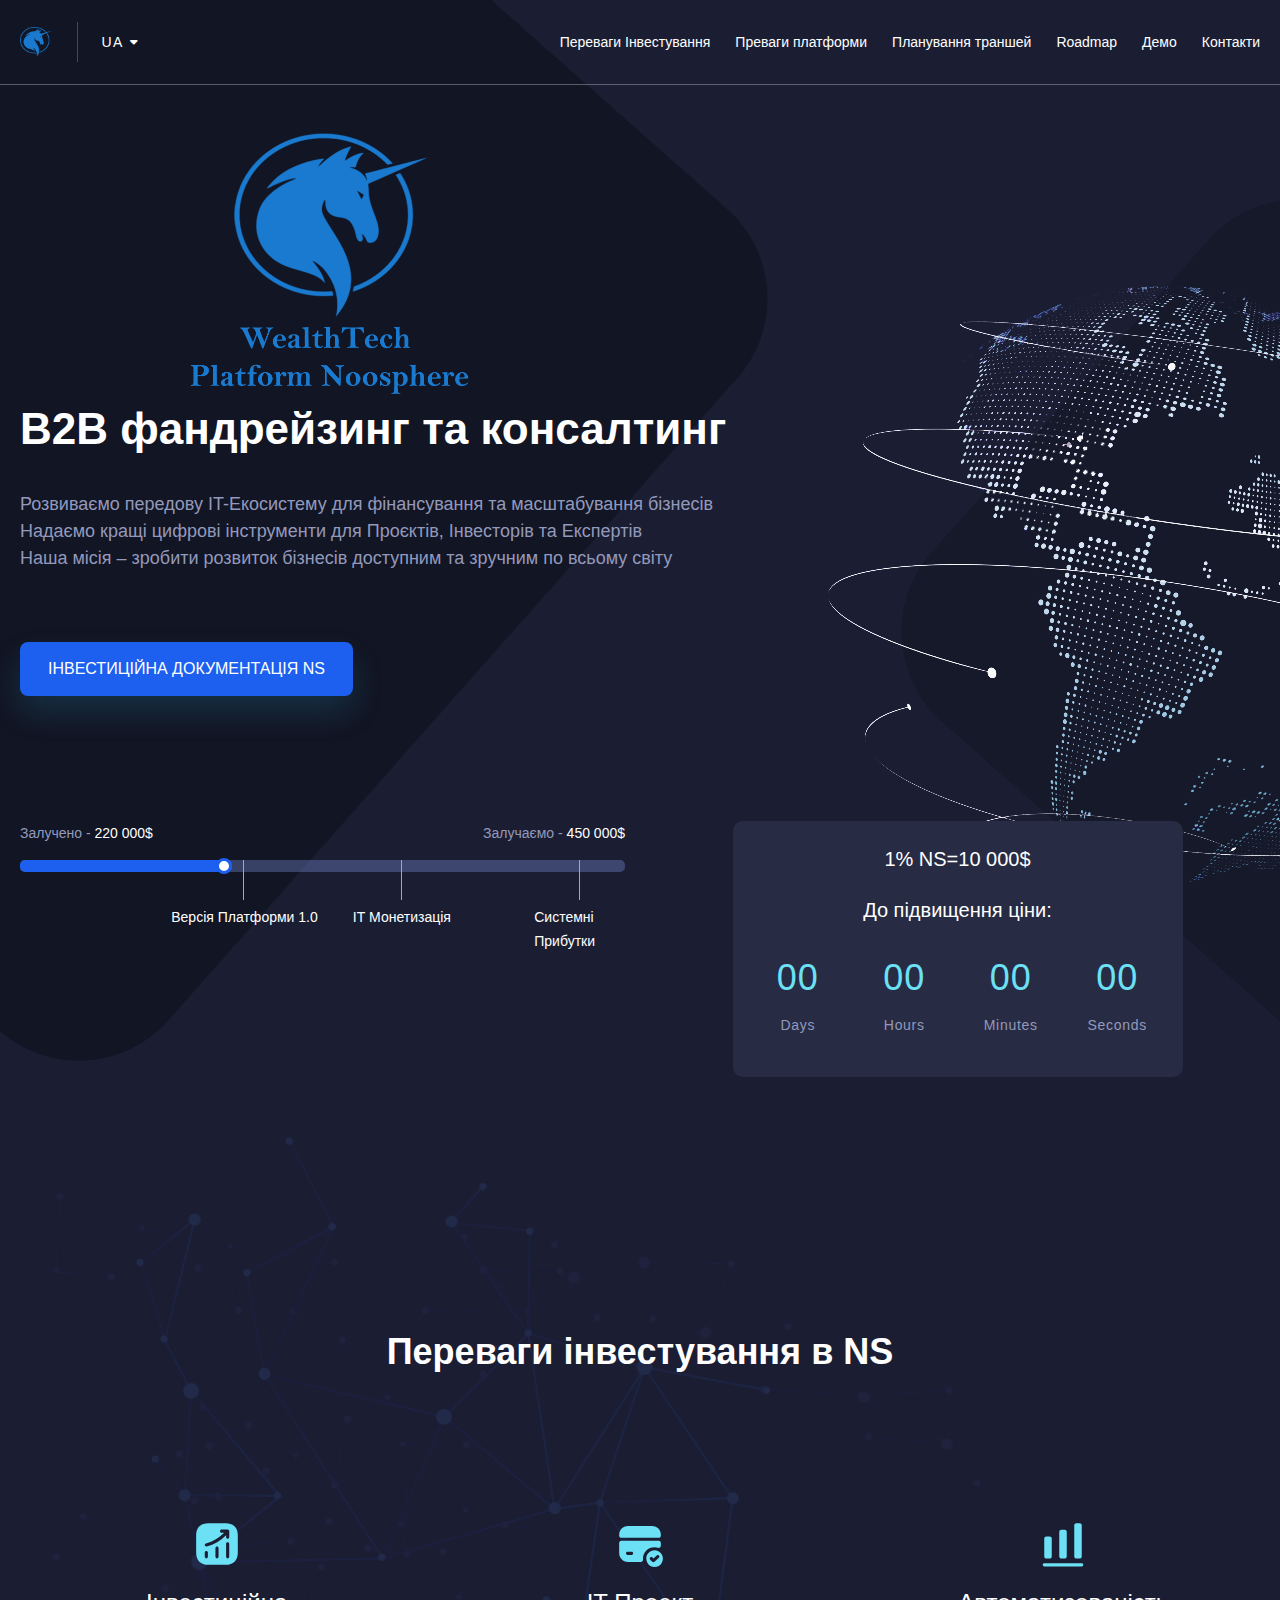
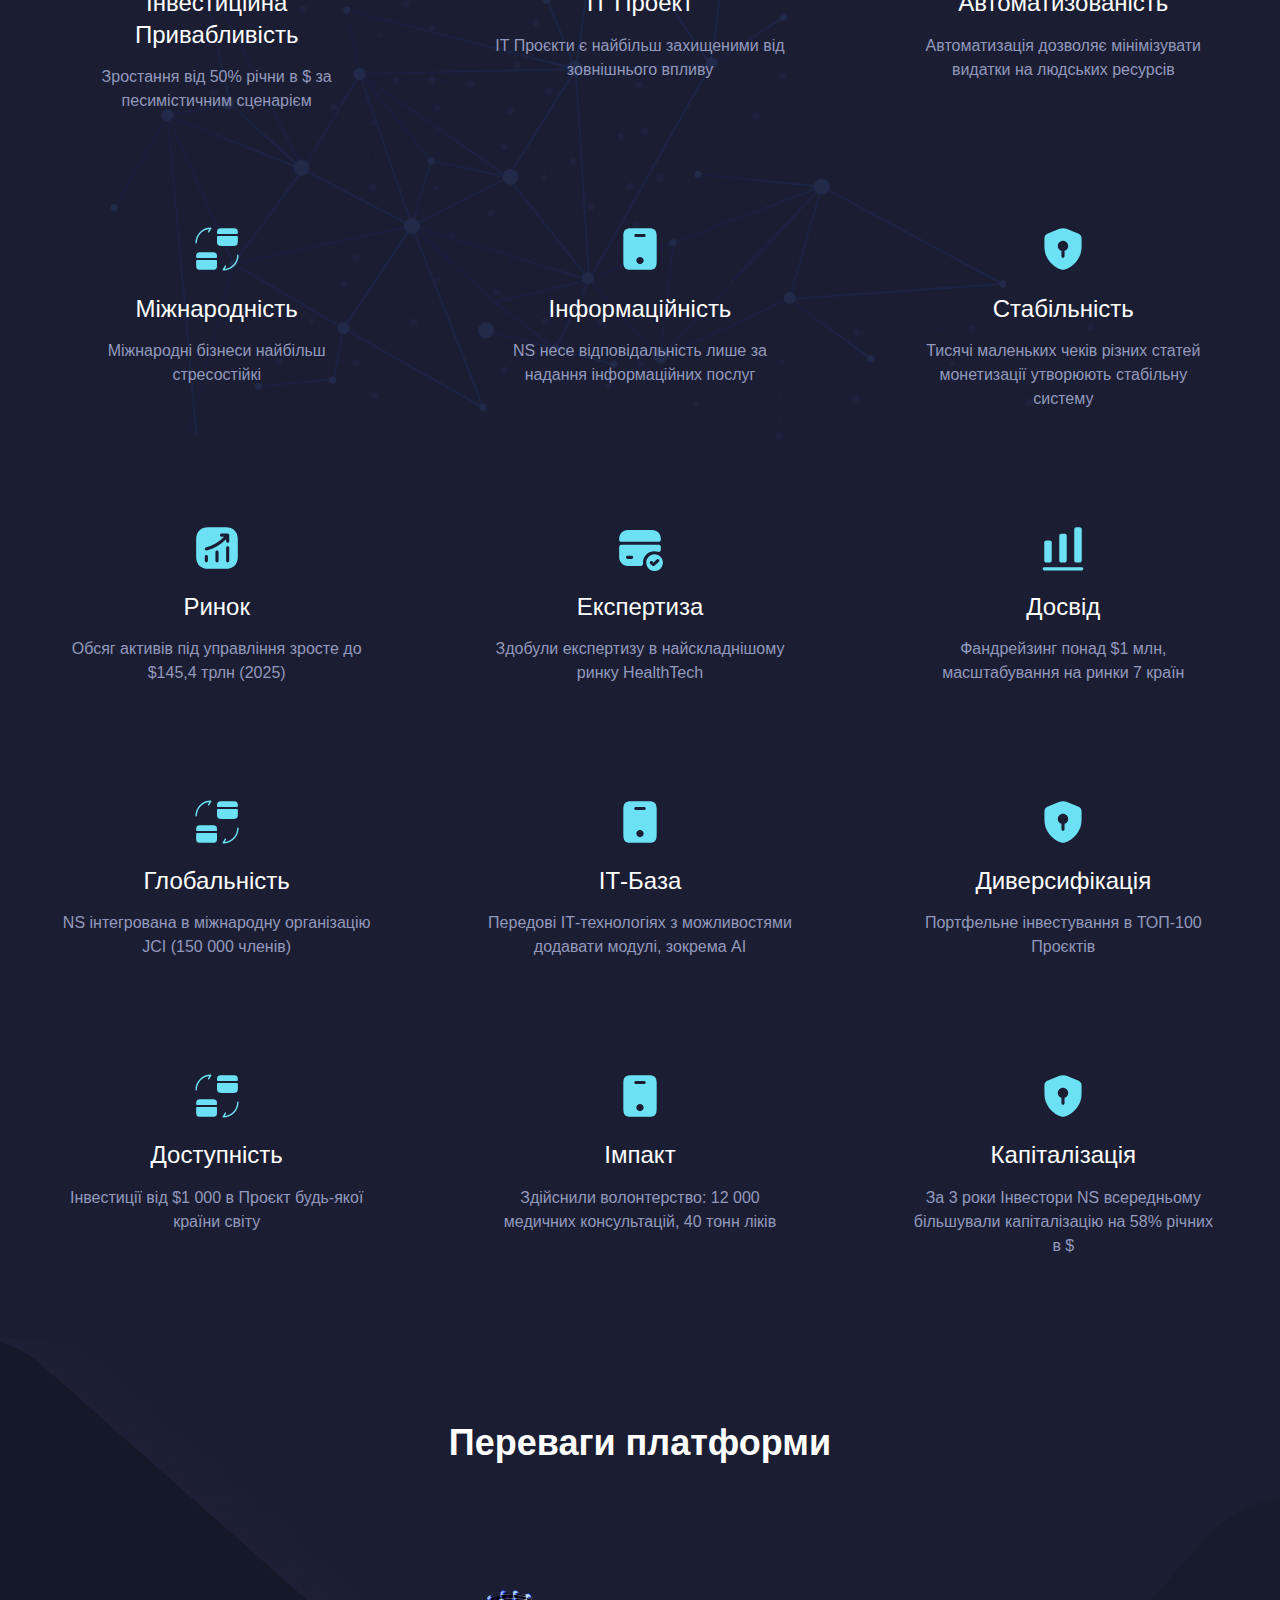
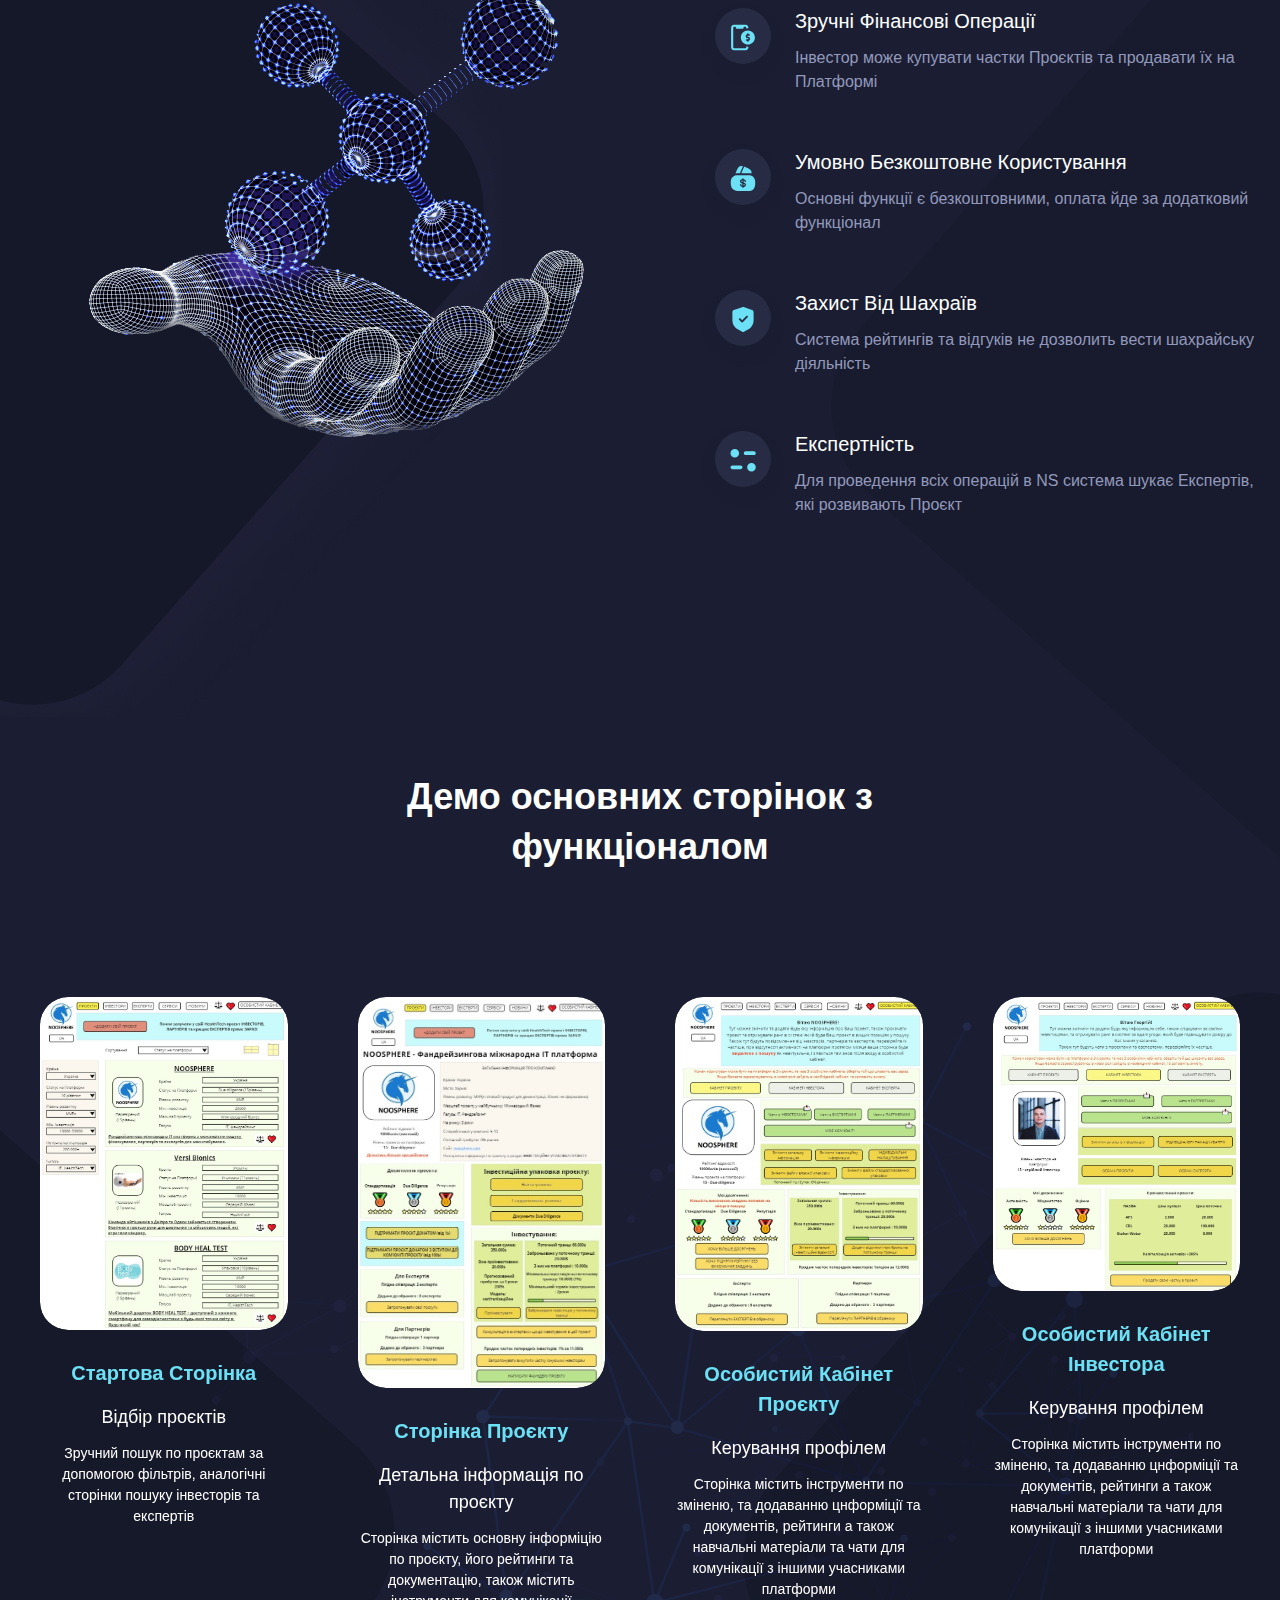
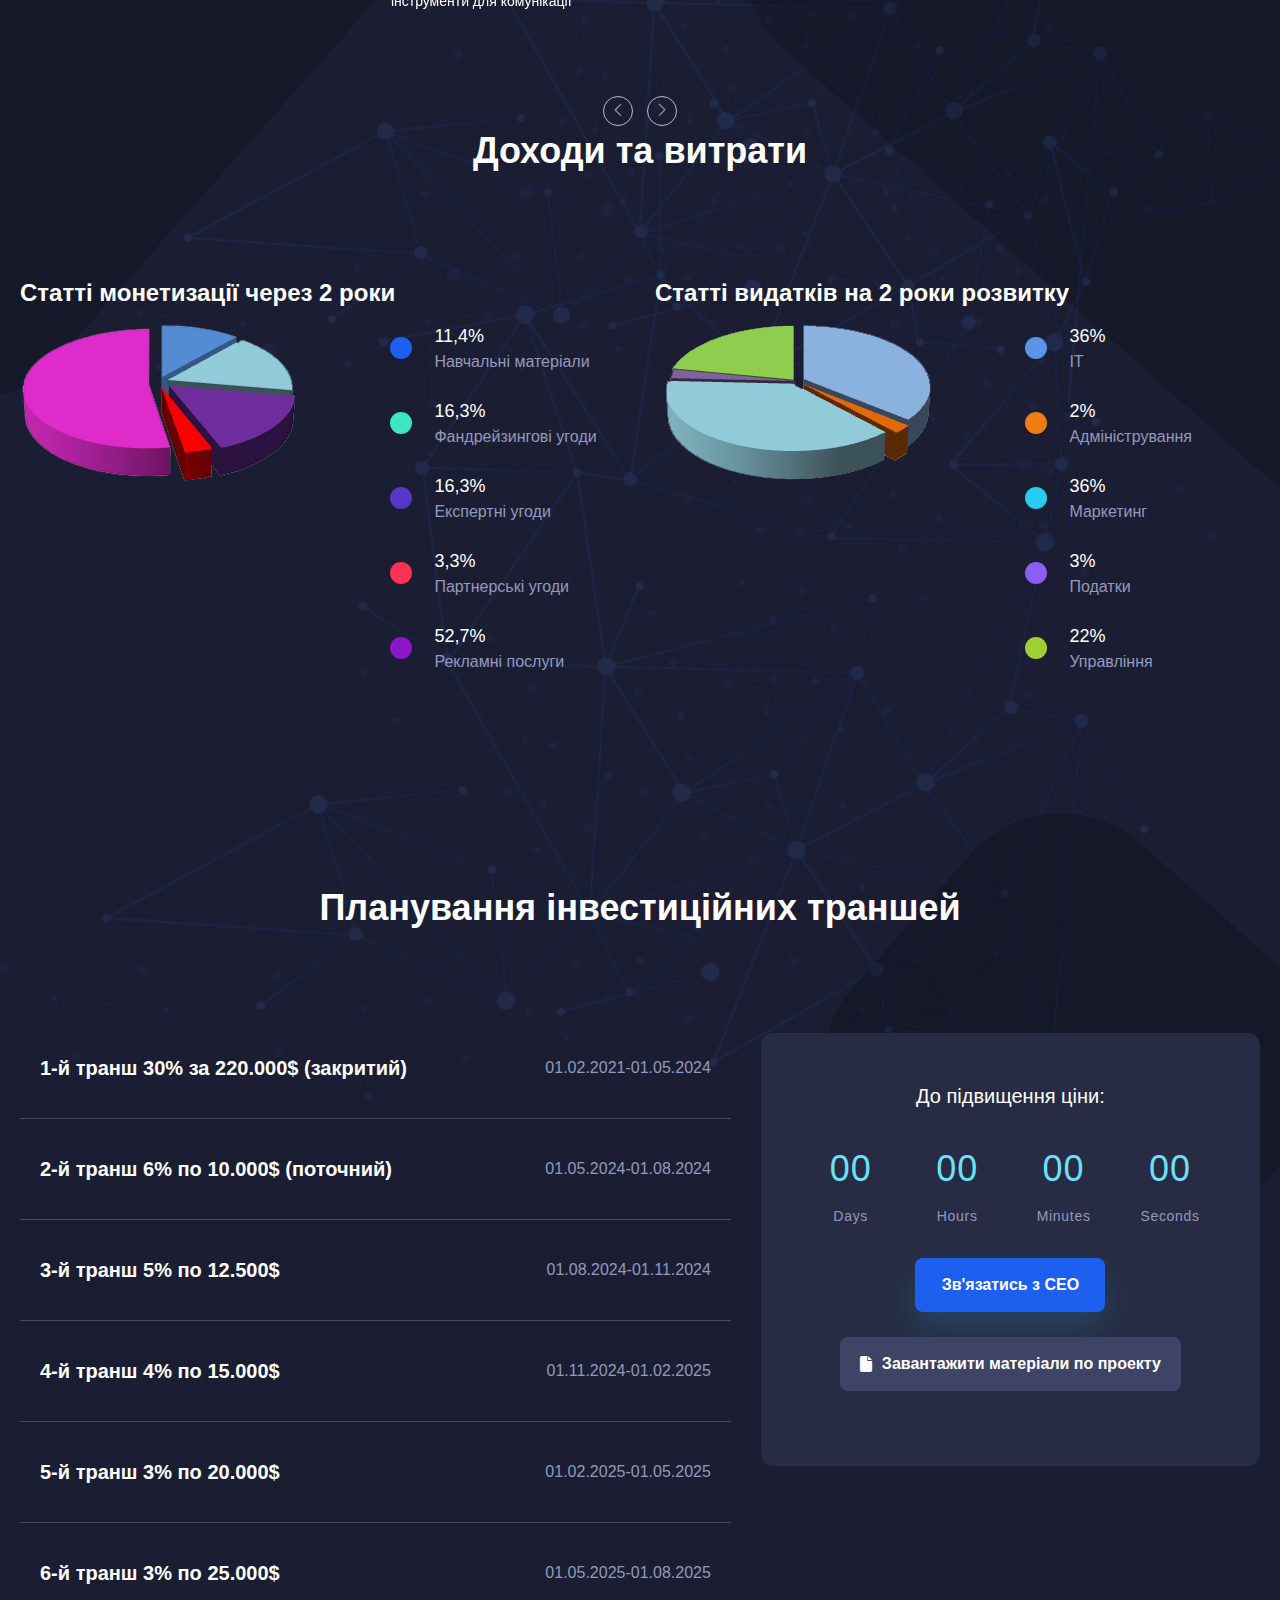
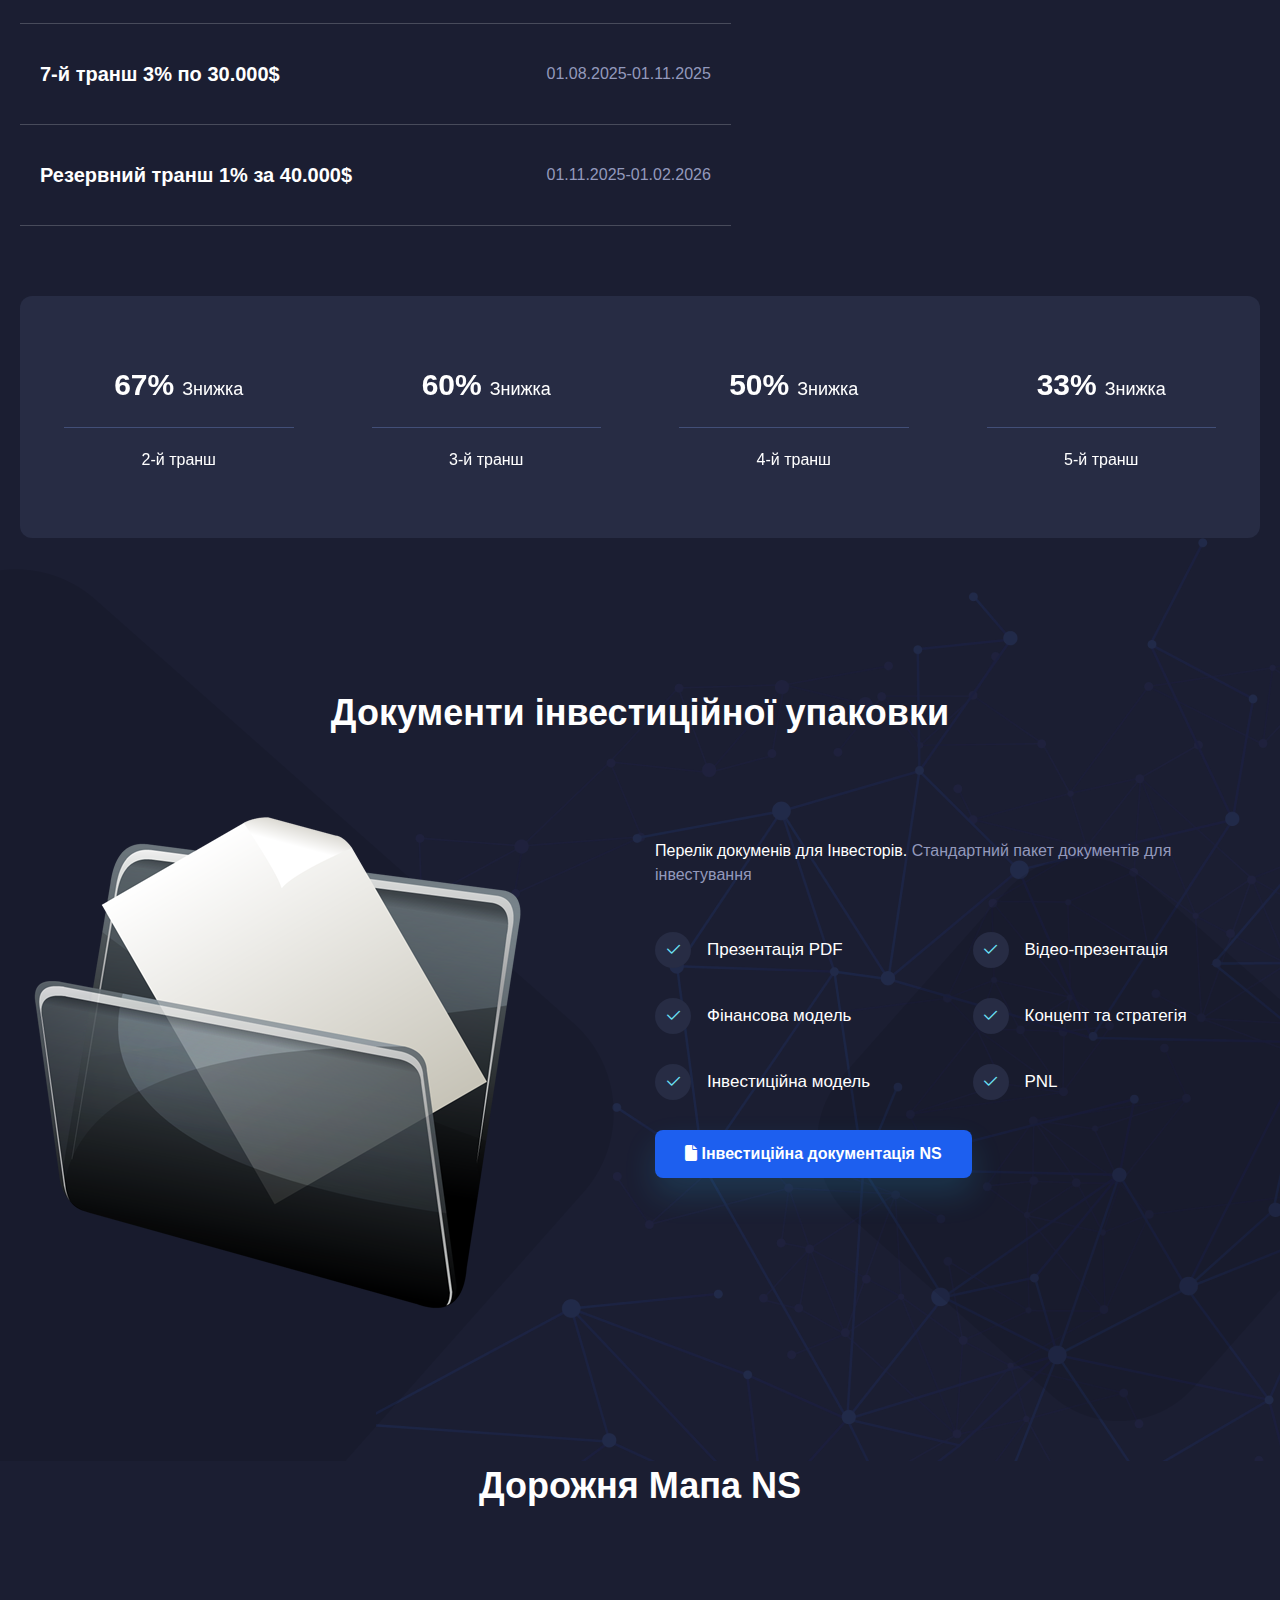
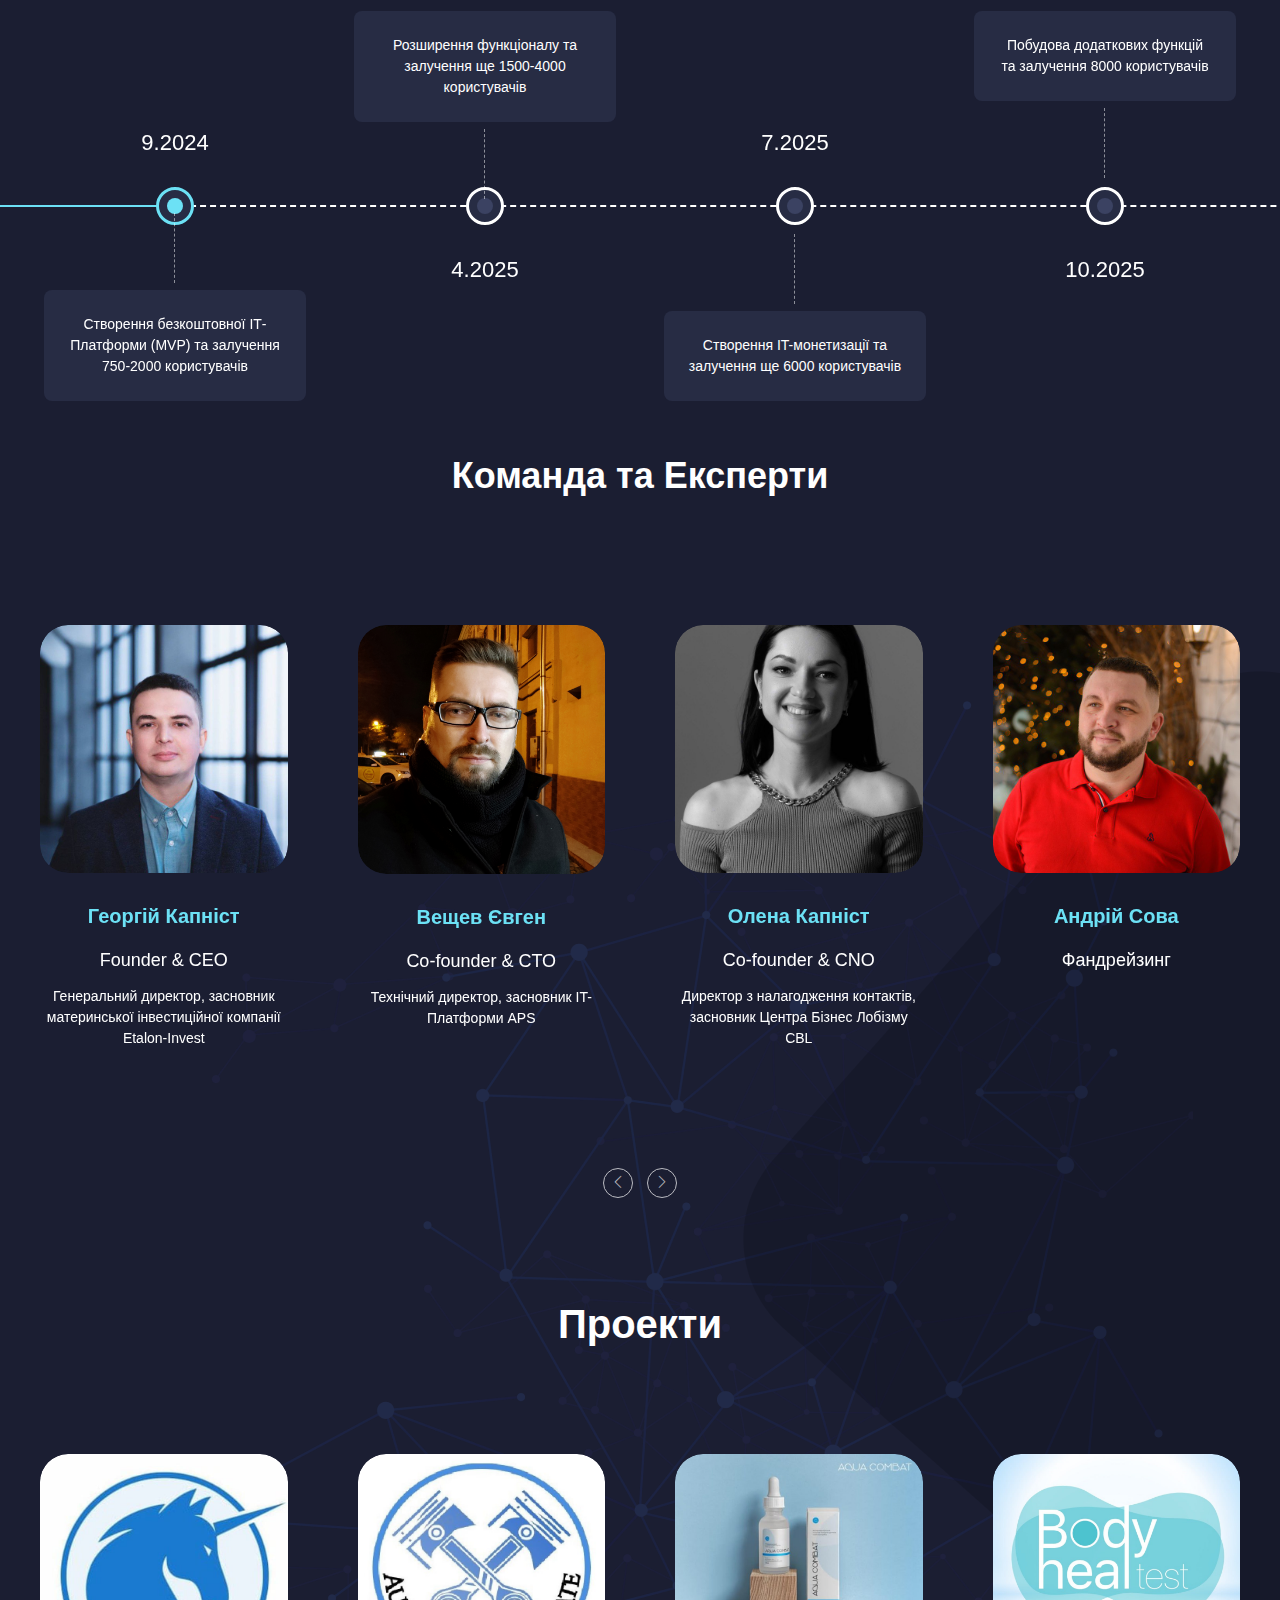
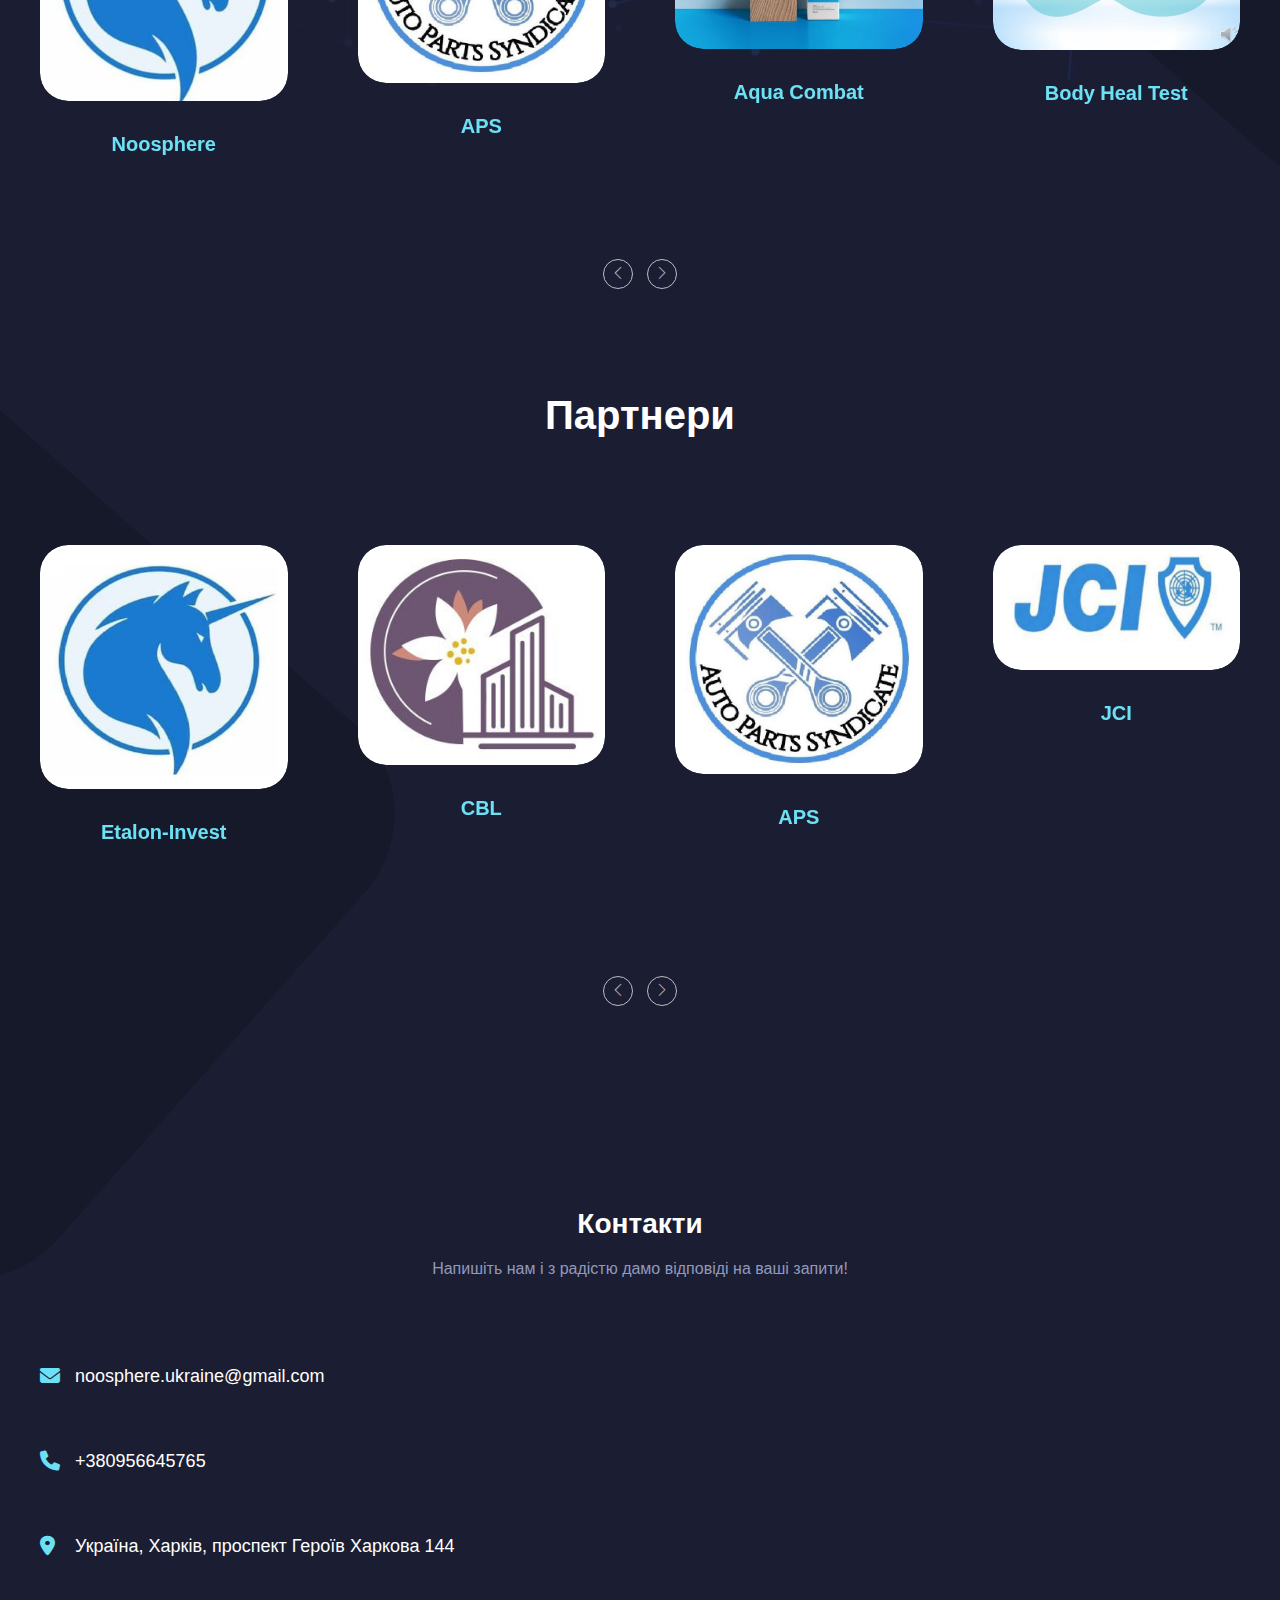
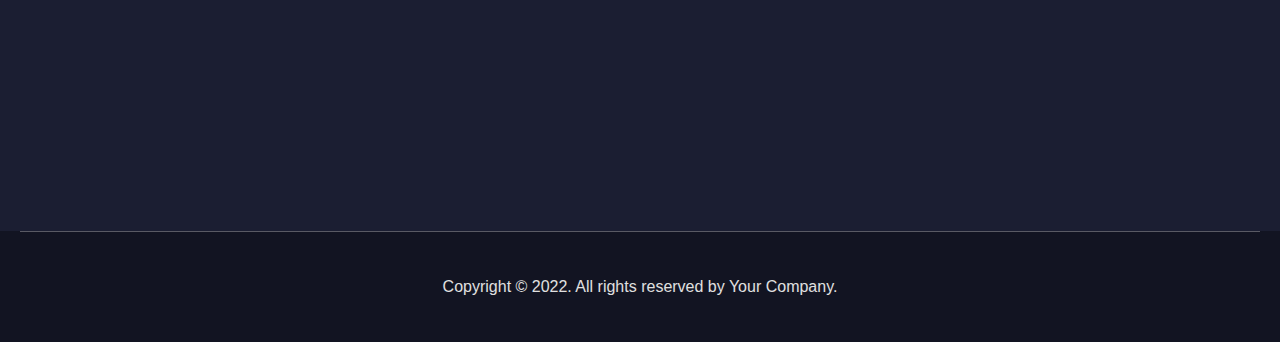
==== commit b2f4640a: "1" ====
--- a/index.html
+++ b/index.html
@@ -1129,7 +1129,7 @@
                     <!--Team Block-->
                     <div class="team-block-five">
                         <div class="inner-box">
-                            <div class="image-box"><a href="#"><img src="images/project4.jpg" alt=""></a></div>
+                            <div class="image-box"><a href="https://veschevevgen.github.io/Noosphere/"><img src="images/project4.jpg" alt=""></a></div>
                             <div class="lower-box">
                                 <h5>Noosphere</h5>
                                 <div class="designation"></div>
@@ -1141,7 +1141,7 @@
                     <!--Team Block-->
                     <div class="team-block-five">
                         <div class="inner-box">
-                            <div class="image-box"><a href="#"><img src="images/project5.jpg" alt=""></a></div>
+                            <div class="image-box"><a href="https://drive.google.com/file/d/1b96PB94SzhnM0GSkwCB9vVX75wsWnmfV/view?usp=sharing"><img src="images/project5.jpg" alt=""></a></div>
                             <div class="lower-box">
                                 <h5>APS</h5>
                                 <div class="designation"></div>
@@ -1153,7 +1153,7 @@
                     <!--Team Block-->
                     <div class="team-block-five">
                         <div class="inner-box">
-                            <div class="image-box"><a href="#"><img src="images/project6.jpg" alt=""></a></div>
+                            <div class="image-box"><a href="https://drive.google.com/file/d/1hAjfdDINlpKxwbf8yGPngQi2y7INAdkM/view?usp=sharing"><img src="images/project6.jpg" alt=""></a></div>
                             <div class="lower-box">
                                 <h5>Aqua Combat</h5>
                                 <div class="designation"></div>
@@ -1165,7 +1165,7 @@
                     <!--Team Block-->
                     <div class="team-block-five">
                         <div class="inner-box">
-                            <div class="image-box"><a href="#"><img src="images/project7.jpg" alt=""></a></div>
+                            <div class="image-box"><a href="https://docs.google.com/presentation/d/1suyb8PKiRSAWvnQaeAX_zat9vsZ4xN69tAIxkfpxwXg/edit#slide=id.p3"><img src="images/project7.jpg" alt=""></a></div>
                             <div class="lower-box">
                                 <h5>Body Heal Test</h5>
                                 <div class="designation"></div>
@@ -1177,7 +1177,7 @@
                     <!--Team Block-->
                     <div class="team-block-five">
                         <div class="inner-box">
-                            <div class="image-box"><a href="#"><img src="images/project8.jpg" alt=""></a></div>
+                            <div class="image-box"><a href="https://drive.google.com/file/d/1fV8DTkbU3FnBNEfWi0cQd14XdII2U72U/view?usp=sharing"><img src="images/project8.jpg" alt=""></a></div>
                             <div class="lower-box">
                                 <h5>Clefi</h5>
                                 <div class="designation"></div>
@@ -1189,7 +1189,7 @@
                     <!--Team Block-->
                     <div class="team-block-five">
                         <div class="inner-box">
-                            <div class="image-box"><a href="#"><img src="images/project9.jpg" alt=""></a></div>
+                            <div class="image-box"><a href="https://drive.google.com/file/d/1dYaepFInUfAZ9anzREbqle47DcdIzMfF/view?usp=sharing"><img src="images/project9.jpg" alt=""></a></div>
                             <div class="lower-box">
                                 <h5>EasyPlan</h5>
                                 <div class="designation"></div>
@@ -1201,7 +1201,7 @@
                     <!--Team Block-->
                     <div class="team-block-five">
                         <div class="inner-box">
-                            <div class="image-box"><a href="#"><img src="images/project10.jpg" alt=""></a></div>
+                            <div class="image-box"><a href="https://drive.google.com/file/d/1e9q3Hu1qvC1LApS-r6Xhb9_y7TT4nFk_/view?usp=sharing"><img src="images/project10.jpg" alt=""></a></div>
                             <div class="lower-box">
                                 <h5>G Aggregator</h5>
                                 <div class="designation"></div>
@@ -1213,7 +1213,7 @@
                     <!--Team Block-->
                     <div class="team-block-five">
                         <div class="inner-box">
-                            <div class="image-box"><a href="#"><img src="images/project11.jpg" alt=""></a></div>
+                            <div class="image-box"><a href="https://drive.google.com/file/d/1gGf5Dicc9wtpYqeo1I2FXk84LAnJ5nDe/view?usp=sharing"><img src="images/project11.jpg" alt=""></a></div>
                             <div class="lower-box">
                                 <h5>Intiterra</h5>
                                 <div class="designation"></div>
@@ -1224,9 +1224,9 @@
                     <!--Team Block-->
                     <div class="team-block-five">
                         <div class="inner-box">
-                            <div class="image-box"><a href="#"><img src="images/project12.jpg" alt=""></a></div>
-                            <div class="lower-box">
-                                <h5>Versibionicsd</h5>
+                            <div class="image-box"><a href="https://docs.google.com/document/d/1f1sLhFJnKCvXNcltYVMwf1yiMMQj6LKt/edit?usp=sharing&ouid=116205042492477059821&rtpof=true&sd=true"><img src="images/project12.jpg" alt=""></a></div>
+                            <div class="lower-box">
+                                <h5>Versibionics</h5>
                                 <div class="designation"></div>
                                 <div class="text"> </div>
                             </div>
@@ -1236,7 +1236,7 @@
                     <!--Team Block-->
                     <div class="team-block-five">
                         <div class="inner-box">
-                            <div class="image-box"><a href="#"><img src="images/project13.jpg" alt=""></a></div>
+                            <div class="image-box"><a href="https://docs.google.com/presentation/d/1grBwGR-1WOMUjl2mAZRUTwN6q7pVUAUzFU94yP24878/edit?usp=drivesdk"><img src="images/project13.jpg" alt=""></a></div>
                             <div class="lower-box">
                                 <h5>X.Dосtor</h5>
                                 <div class="designation"></div>
@@ -1248,7 +1248,7 @@
                     <!--Team Block-->
                     <div class="team-block-five">
                         <div class="inner-box">
-                            <div class="image-box"><a href="#"><img src="images/project14.jpg" alt=""></a></div>
+                            <div class="image-box"><a href="https://drive.google.com/file/d/1esqR3sQFaEbuwSS0B-nvNX8rWnYpR-II/view?usp=sharing"><img src="images/project14.jpg" alt=""></a></div>
                             <div class="lower-box">
                                 <h5>XTestr</h5>
                                 <div class="designation"></div>
@@ -1260,7 +1260,7 @@
                     <!--Team Block-->
                     <div class="team-block-five">
                         <div class="inner-box">
-                            <div class="image-box"><a href="#"><img src="images/project15.jpg" alt=""></a></div>
+                            <div class="image-box"><a href="https://drive.google.com/file/d/1dKnRrFcEP3fLxsP0kDGOVGHvImLtgpLe/view?usp=sharing"><img src="images/project15.jpg" alt=""></a></div>
                             <div class="lower-box">
                                 <h5>АК Вектор</h5>
                                 <div class="designation"></div>
@@ -1272,7 +1272,7 @@
                     <!--Team Block-->
                     <div class="team-block-five">
                         <div class="inner-box">
-                            <div class="image-box"><a href="#"><img src="images/project16.jpg" alt=""></a></div>
+                            <div class="image-box"><a href="https://docs.google.com/document/d/1gww0e29H5gOdDIFVA1dR2yRr-XCQH2Qu/edit?usp=sharing&ouid=116205042492477059821&rtpof=true&sd=true"><img src="images/project16.jpg" alt=""></a></div>
                             <div class="lower-box">
                                 <h5>ЕКСПІО</h5>
                                 <div class="designation"></div>
@@ -1284,7 +1284,7 @@
                     <!--Team Block-->
                     <div class="team-block-five">
                         <div class="inner-box">
-                            <div class="image-box"><a href="#"><img src="images/project17.jpg" alt=""></a></div>
+                            <div class="image-box"><a href="https://drive.google.com/file/d/1e7MH9exCw3aYWd6Lpumb75pTXyUeah_E/view?usp=sharing"><img src="images/project17.jpg" alt=""></a></div>
                             <div class="lower-box">
                                 <h5>Сomebackmobility</h5>
                                 <div class="designation"></div>
@@ -1863,11 +1863,9 @@
     <!--Contact Section-->
     <section class="contact-three alternate" id="contact-section">
         <div class="auto-container">
-            <div class="outer-container">
                 <div class="row clearfix">
                     <div class="info-col col-xl-12 col-lg-12 col-md-12">
-                        <div class="inner">
-                            <div class="title">
+                            <div class="title-box centered">
                                 <h3>Контакти</h3>
                                 <div class="text">Напишіть нам і з радістю дамо відповіді на ваші запити!</div>
                             </div>
@@ -1885,8 +1883,7 @@
                                     <li><a target="blank" href="#" class="fab fa-linkedin-in"></a></li>
                                 </ul>
                             </div>  --> 
-                        </div>
-                    </div>
+
 <!--                     <div class="form-col col-xl-6 col-lg-6 col-md-12">
                         <div class="form-box contact-form default-form">
                             <form method="post" action="index.html">
@@ -1980,4 +1977,4 @@
 <script src="js/wow.js"></script>
 <script src="js/custom-script.js"></script>
 </body>
-</html>
+</html>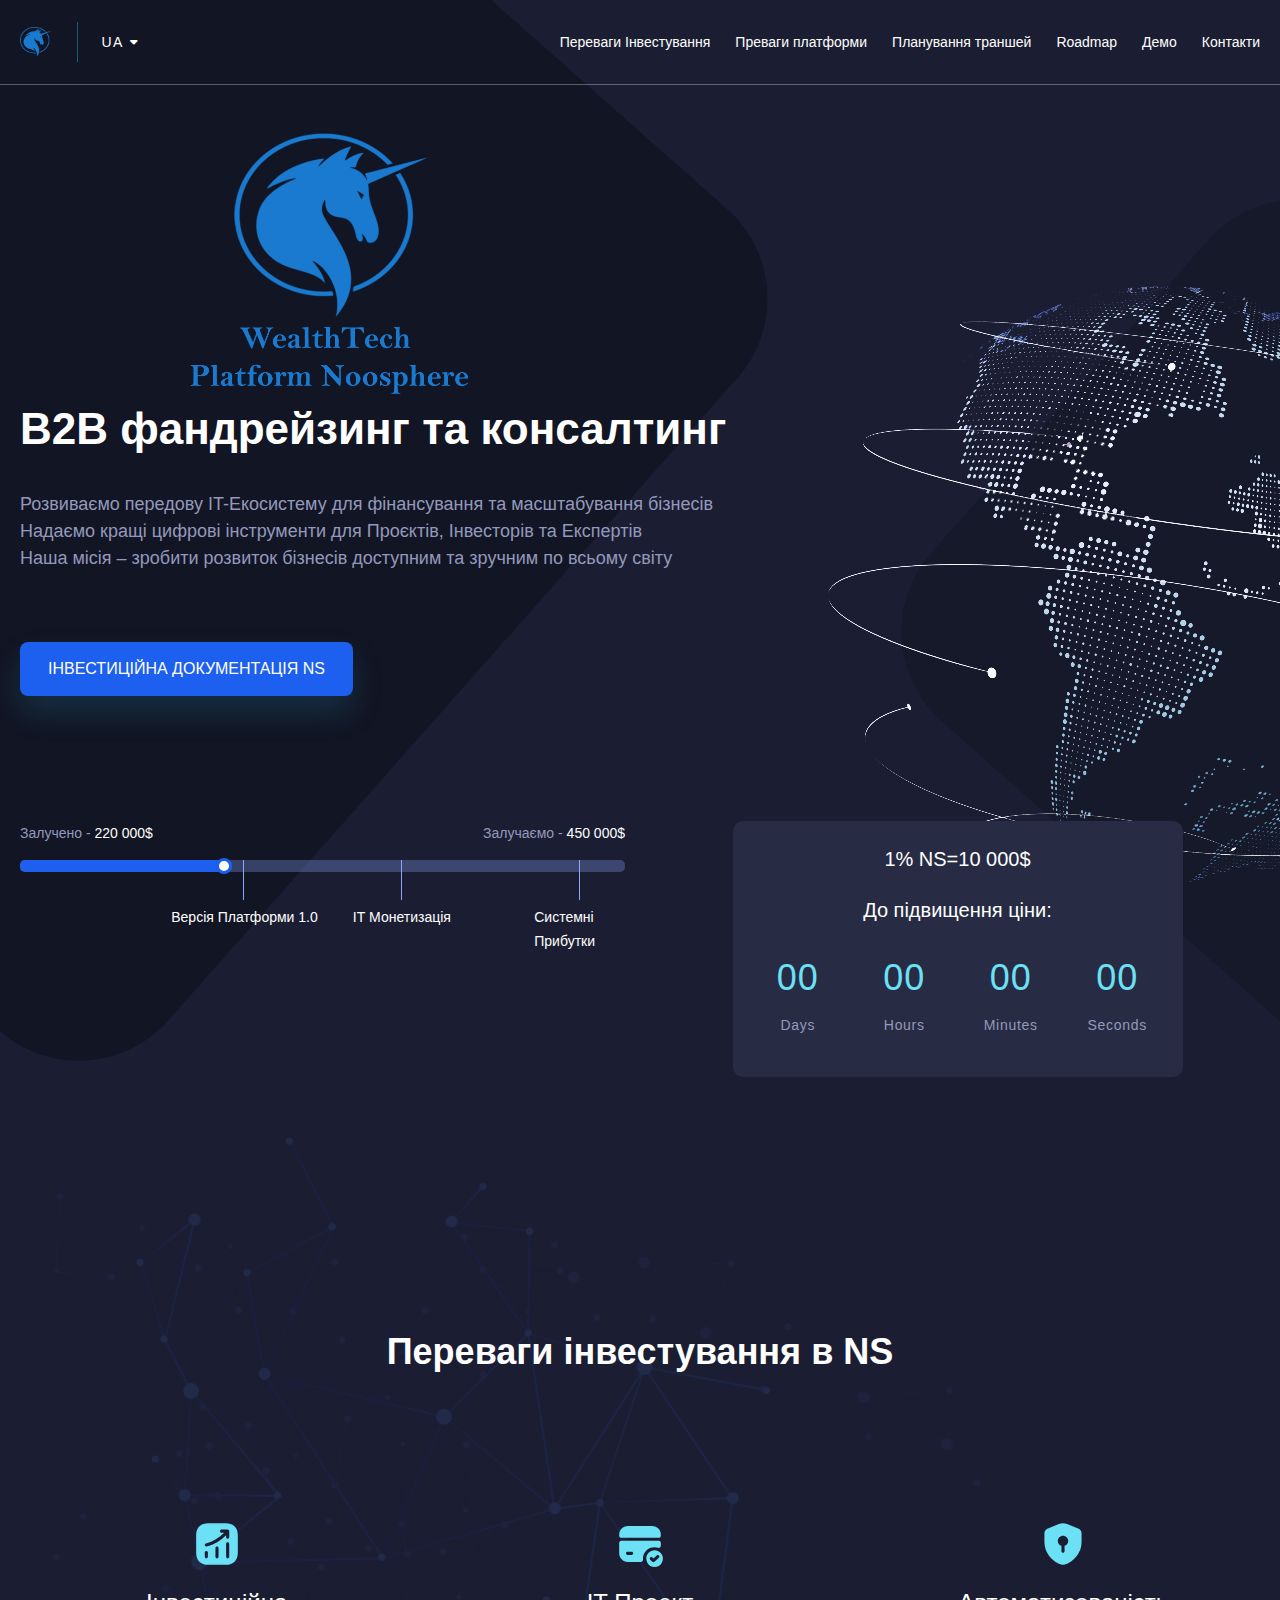
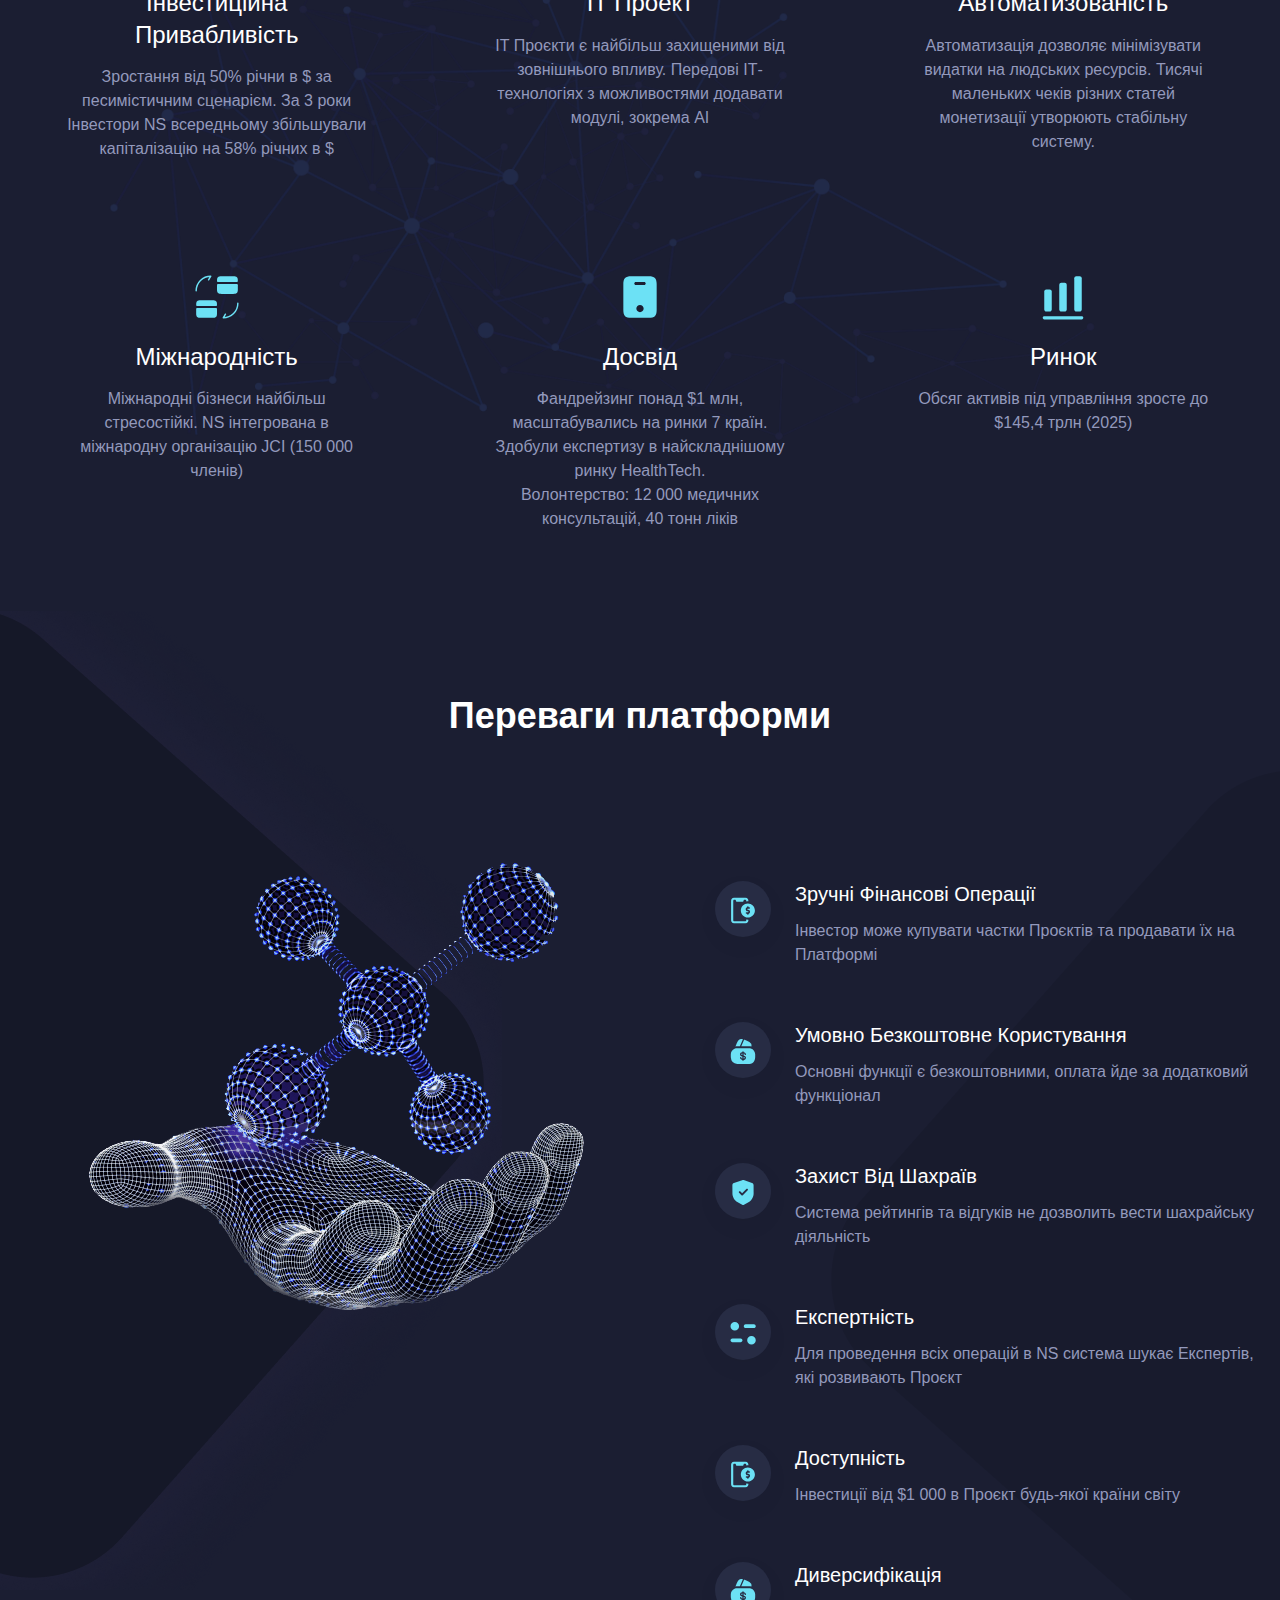
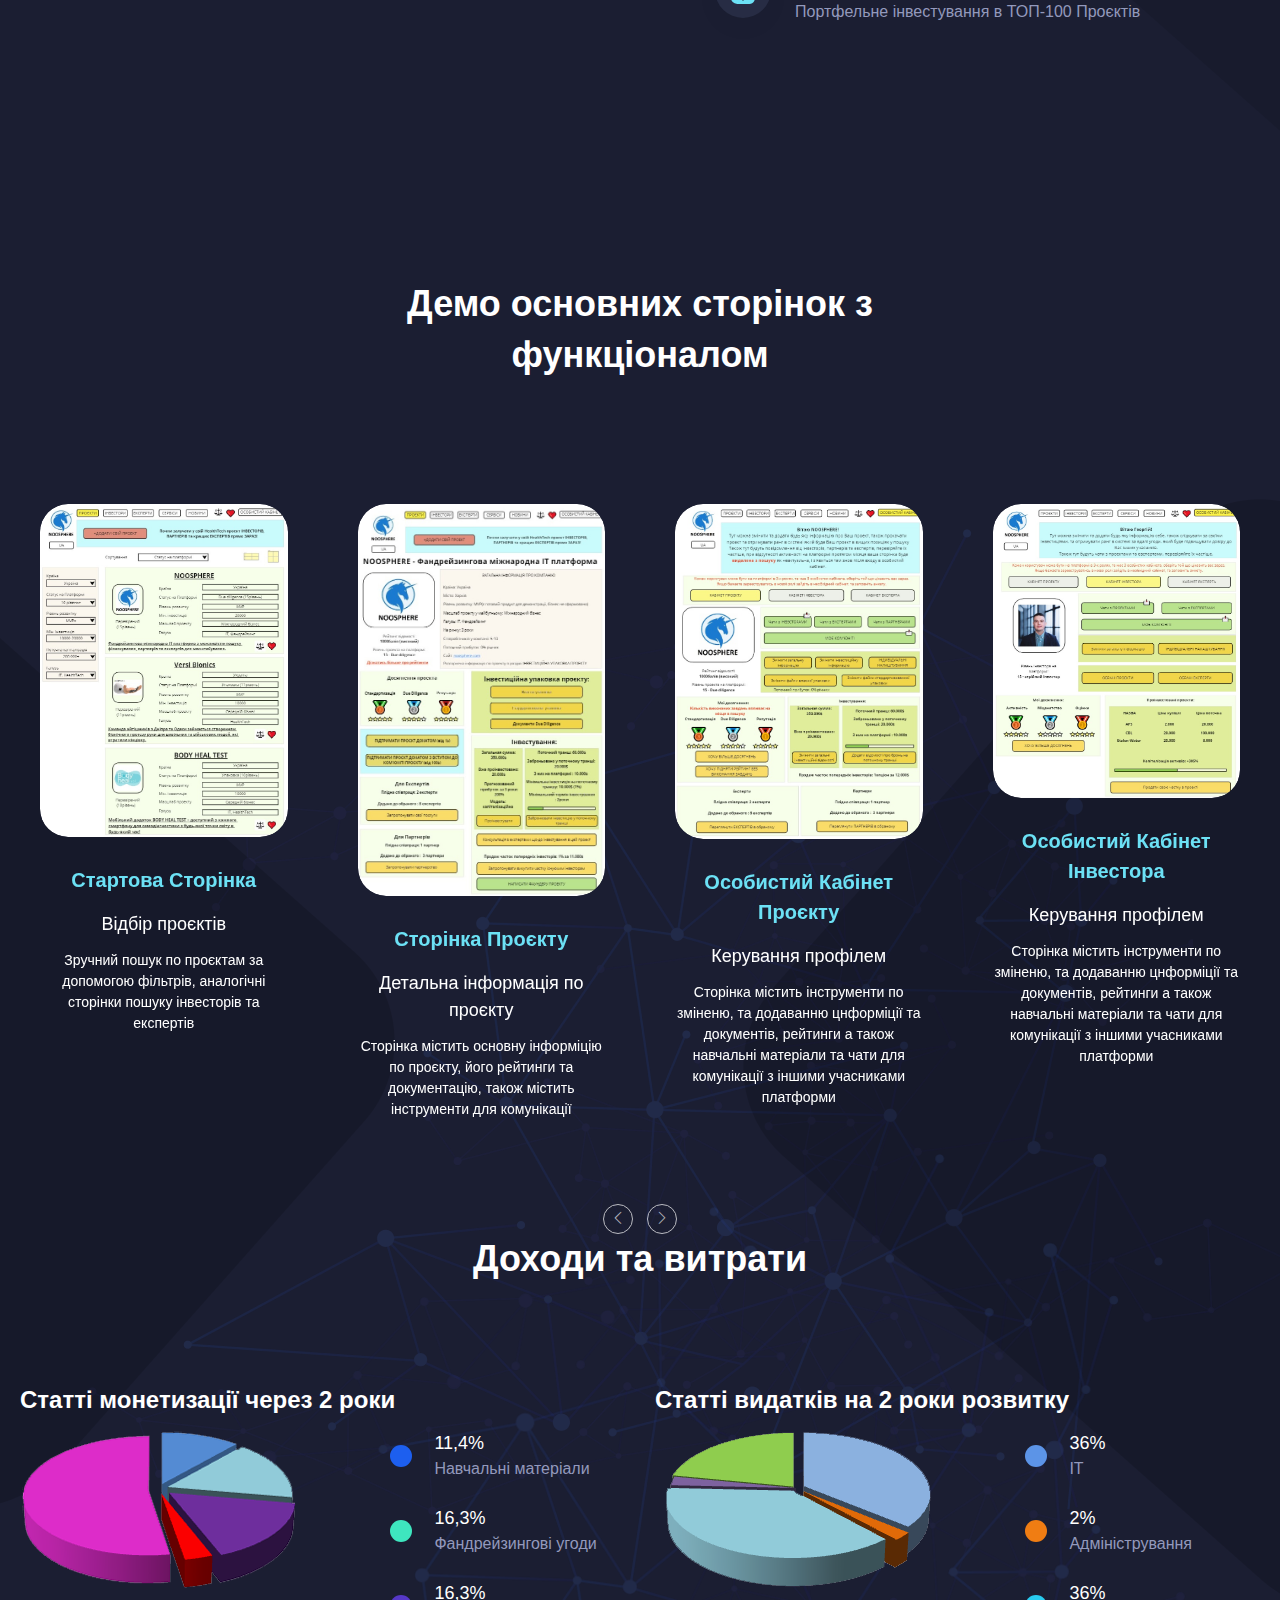
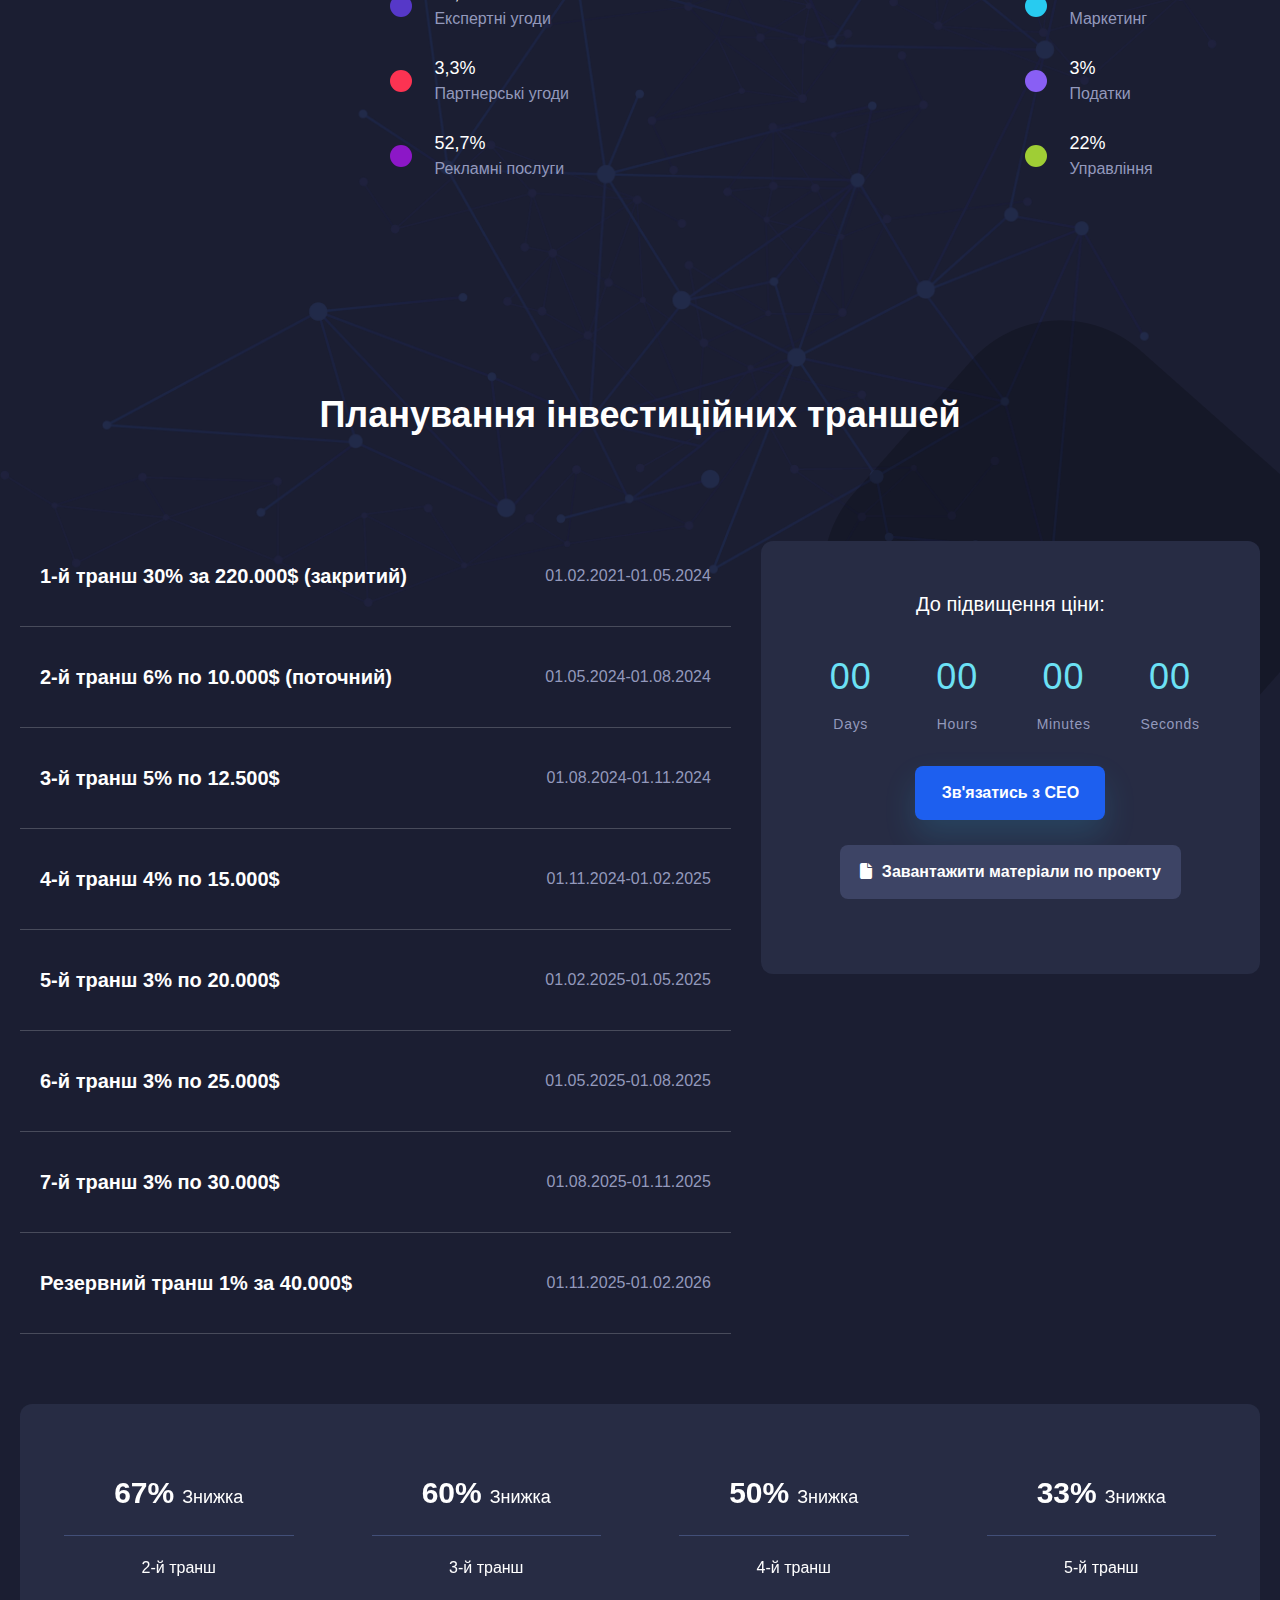
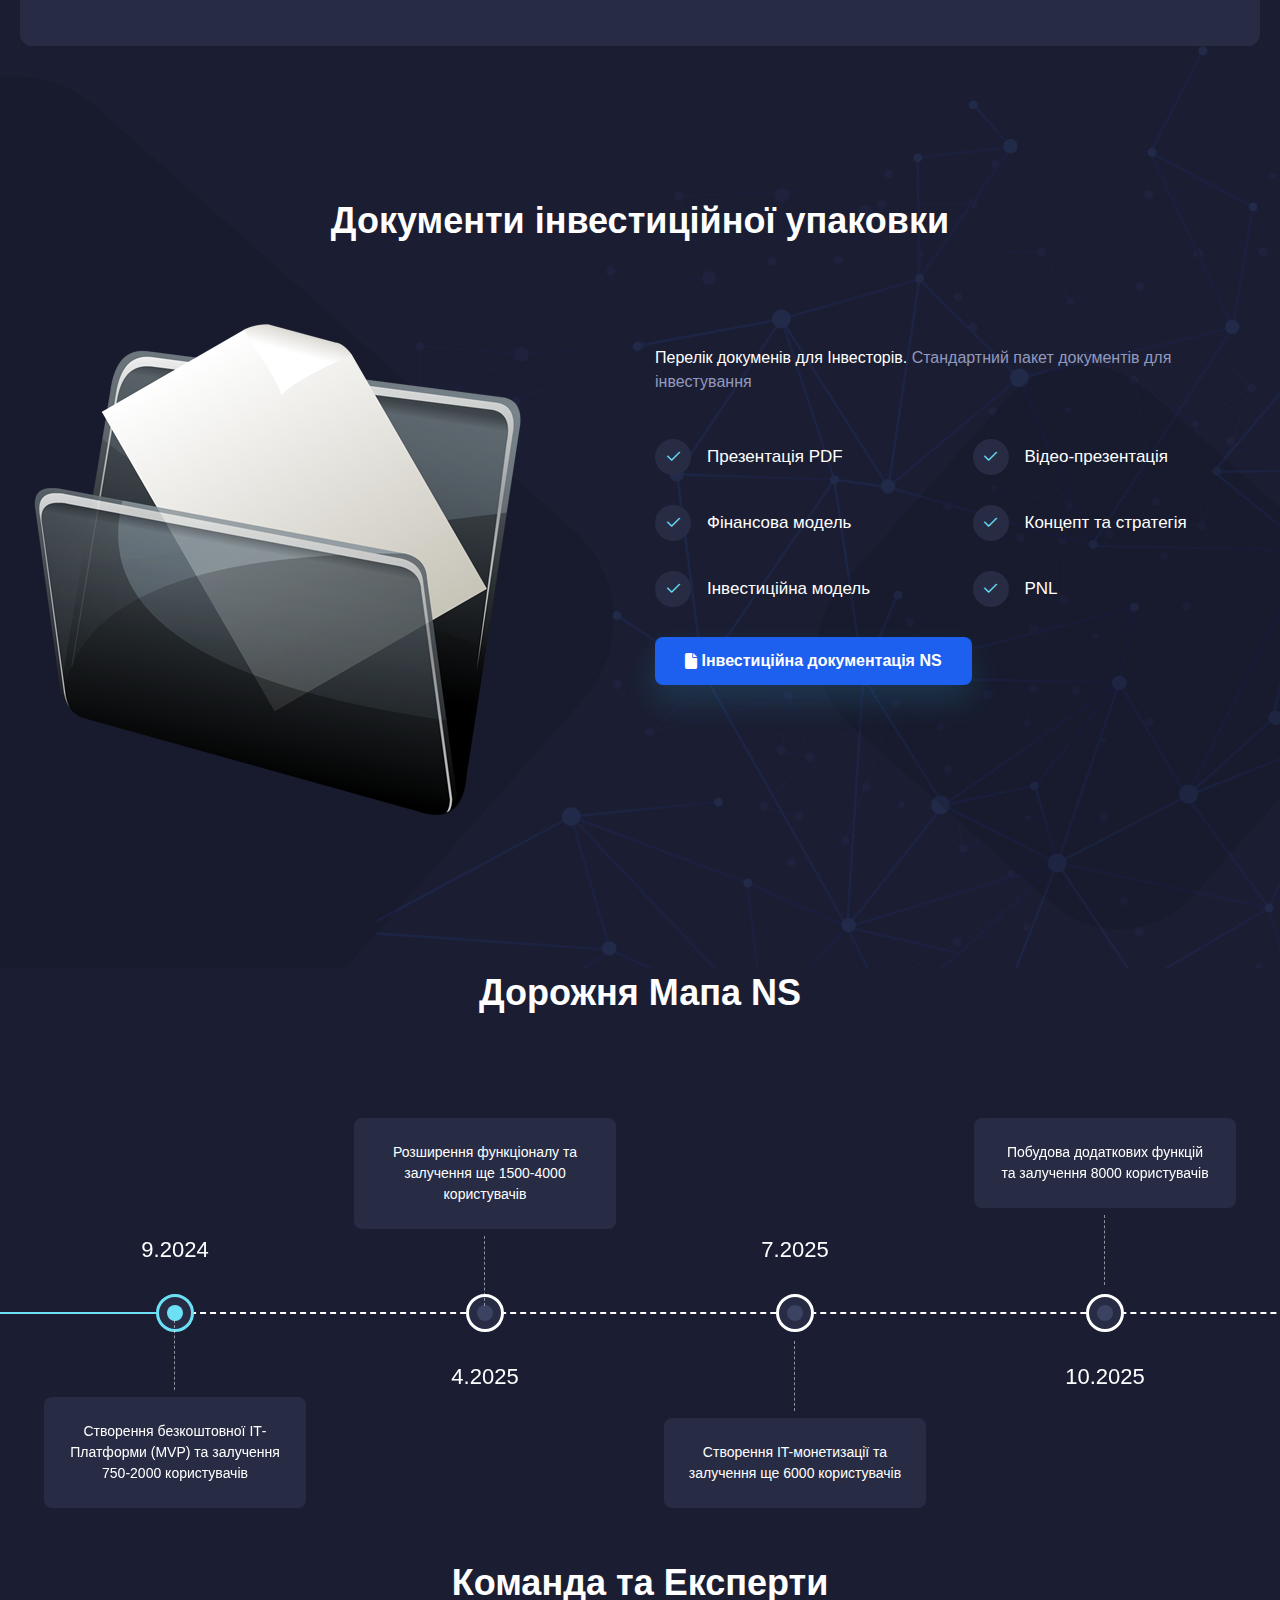
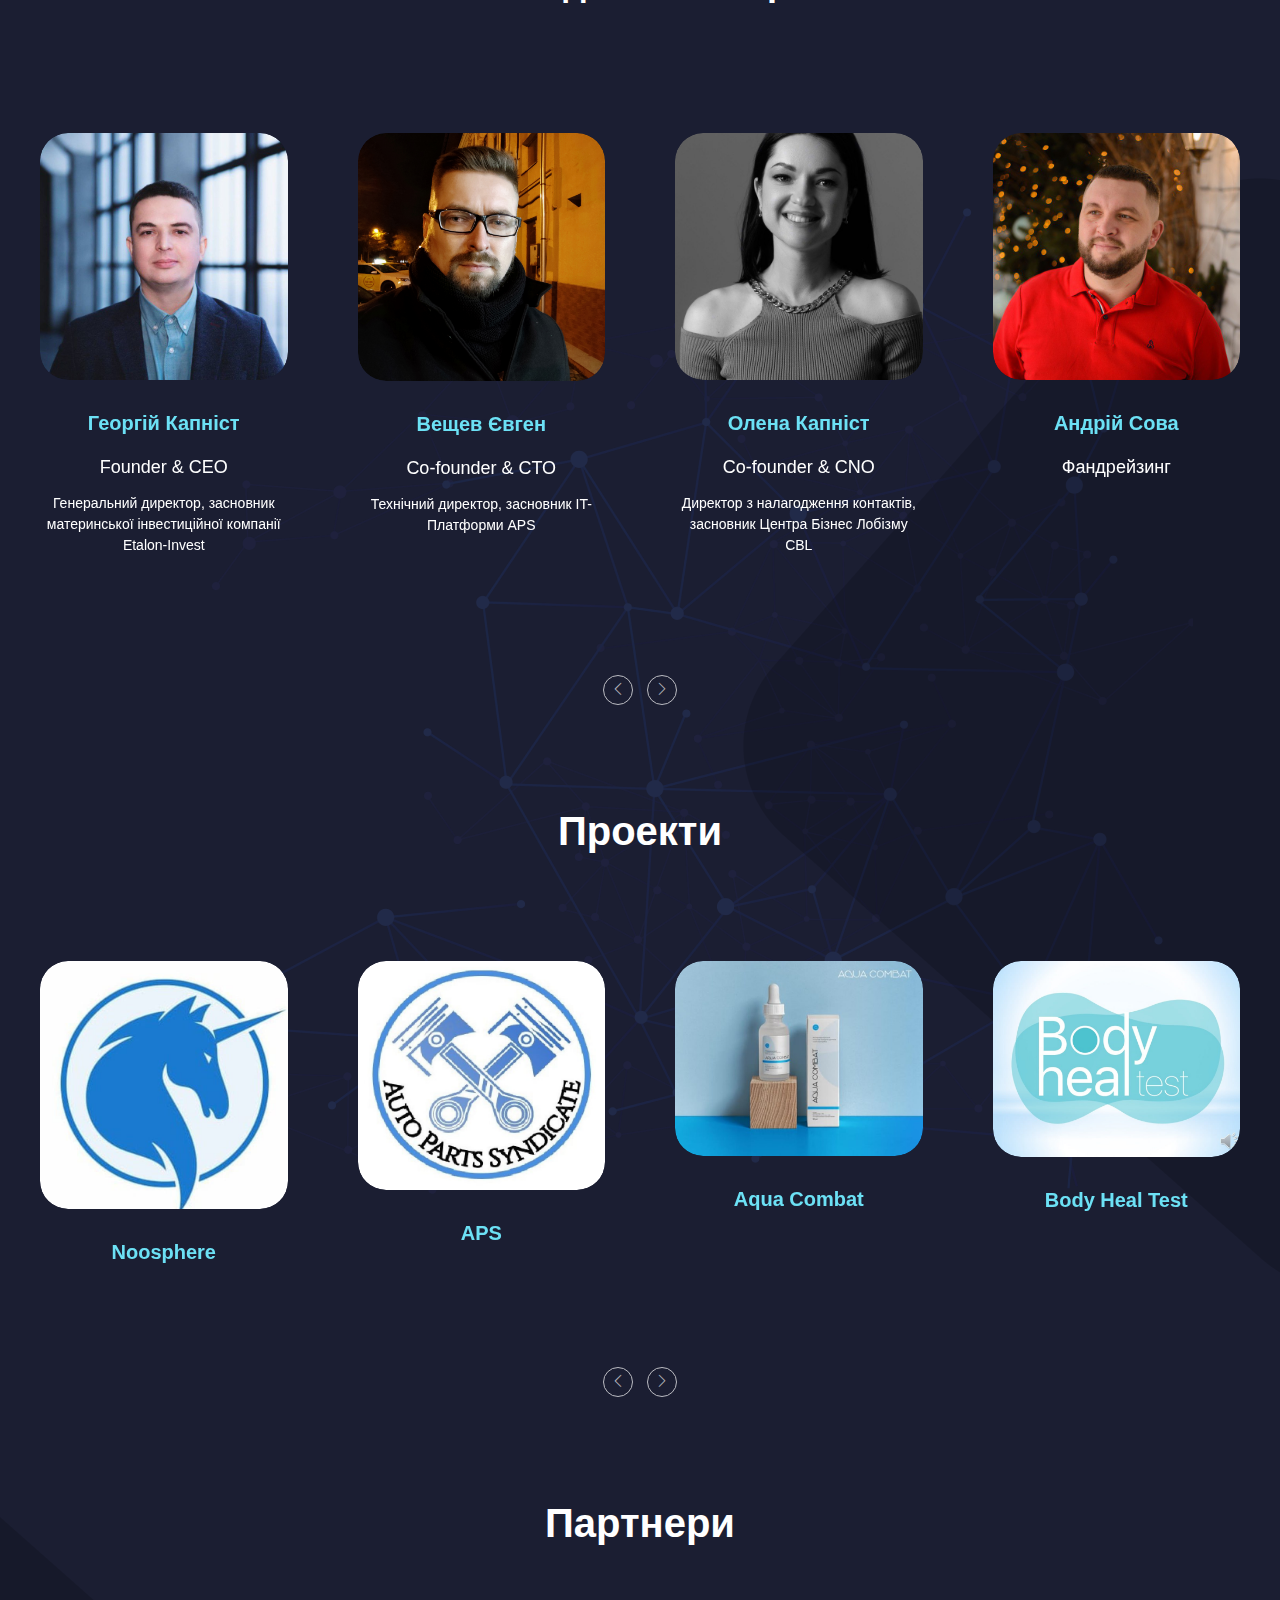
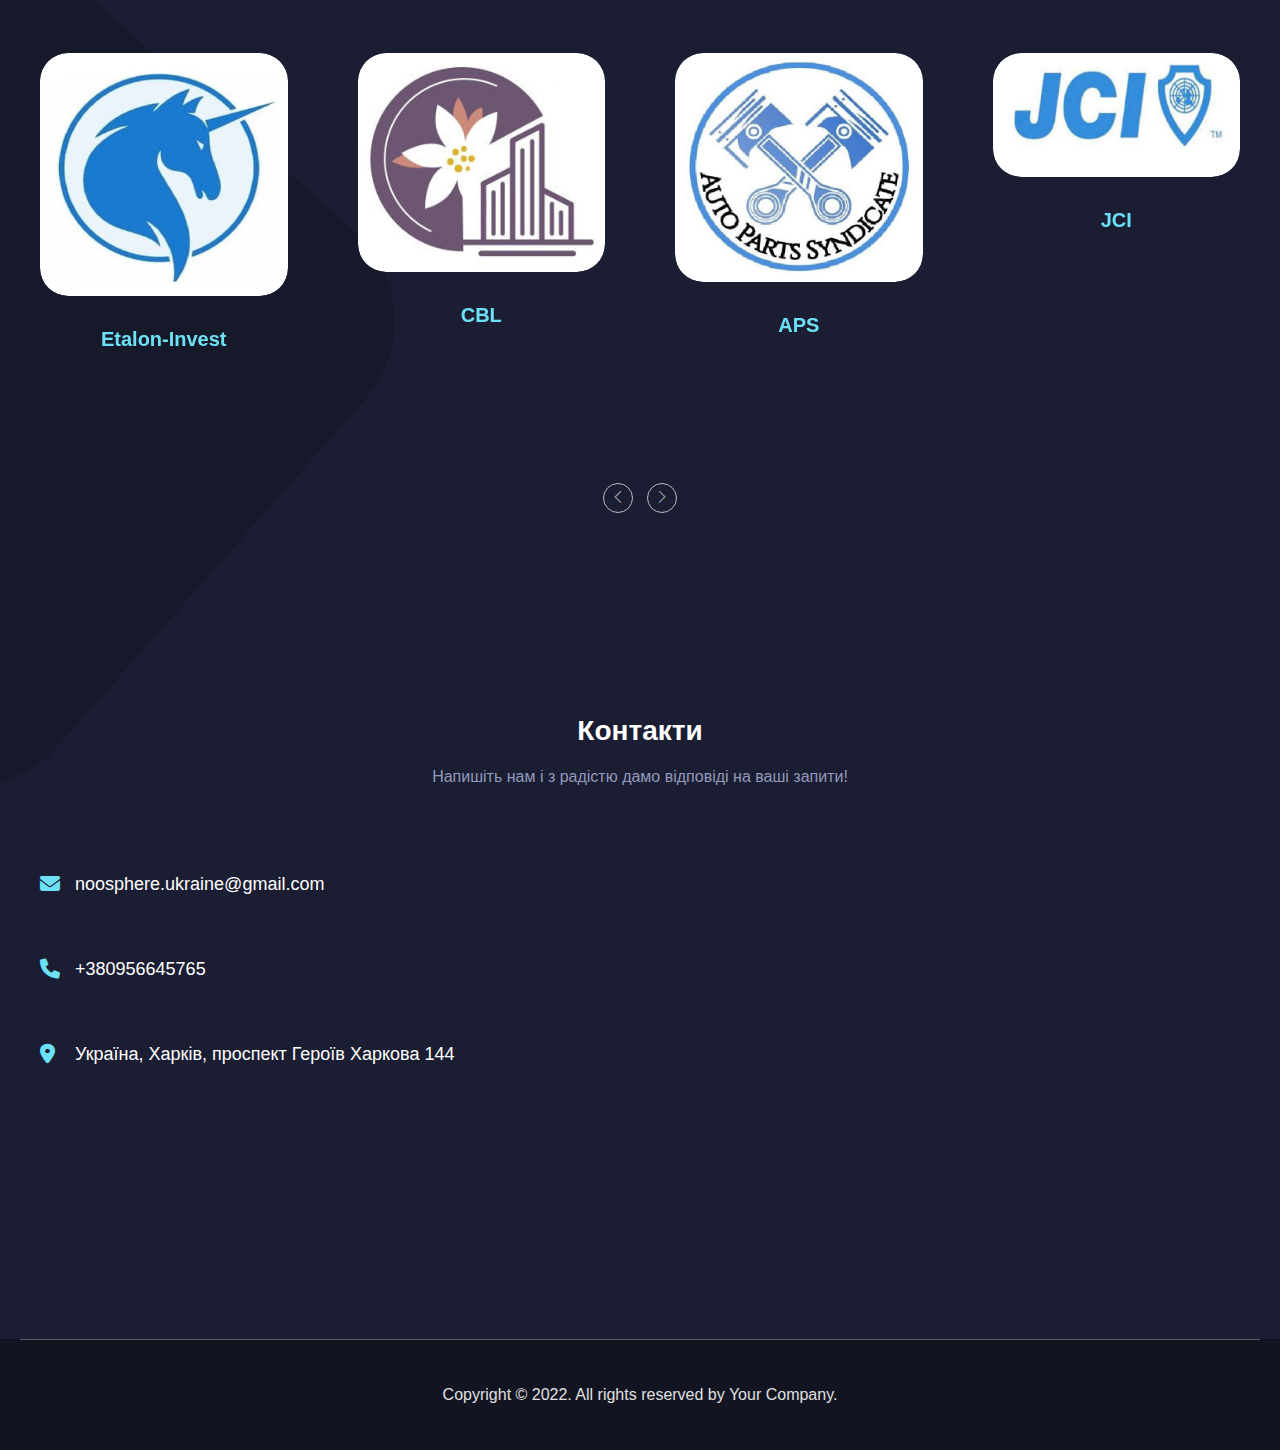
==== commit d4ec0b97: "index v2" ====
--- a/index.html
+++ b/index.html
@@ -188,105 +188,44 @@
                     <div class="inner-box">
                         <div class="icon-box"><span class="icon"><img src="images/resource/icon-33.svg" alt=""></span></div>
                         <h4>Інвестиційна привабливість</h4>
-                        <div class="text">Зростання від 50% річни в $ за песимістичним сценарієм</div>
+                        <div class="text">Зростання від 50% річни в $ за песимістичним сценарієм. За 3 роки Інвестори NS всередньому збільшували капіталізацію на 58% річних в $</div>
                     </div>
                 </div>
                 <div class="info-block-five col-xl-4 col-lg-4 col-md-6 col-sm-12">
                     <div class="inner-box">
                         <div class="icon-box"><span class="icon"><img src="images/resource/icon-34.svg" alt=""></span></div>
                         <h4>IT проект</h4>
-                        <div class="text">IT Проєкти є найбільш захищеними від зовнішнього впливу</div>
+                        <div class="text">IT Проєкти є найбільш захищеними від зовнішнього впливу. Передові ІТ-технологіях з можливостями додавати модулі, зокрема АІ</div>
                     </div>
                 </div>
                 <div class="info-block-five col-xl-4 col-lg-4 col-md-6 col-sm-12">
                     <div class="inner-box">
-                        <div class="icon-box"><span class="icon"><img src="images/resource/icon-35.svg" alt=""></span></div>
+                        <div class="icon-box"><span class="icon"><img src="images/resource/icon-36.svg" alt=""></span></div>
                         <h4>Автоматизованість</h4>
-                        <div class="text">Автоматизація дозволяє мінімізувати видатки на людських ресурсів</div>
+                        <div class="text">Автоматизація дозволяє мінімізувати видатки на людських ресурсів. Тисячі маленьких чеків різних статей монетизації утворюють стабільну систему.</div>
                     </div>
                 </div>
                 <div class="info-block-five col-xl-4 col-lg-4 col-md-6 col-sm-12">
                     <div class="inner-box">
                         <div class="icon-box"><span class="icon"><img src="images/resource/icon-38.svg" alt=""></span></div>
                         <h4>Міжнародність</h4>
-                        <div class="text">Міжнародні бізнеси найбільш стресостійкі</div>
+                        <div class="text">Міжнародні бізнеси найбільш стресостійкі. NS інтегрована в міжнародну організацію JCI (150 000 членів)</div>
                     </div>
                 </div>
                 <div class="info-block-five col-xl-4 col-lg-4 col-md-6 col-sm-12">
                     <div class="inner-box">
                         <div class="icon-box"><span class="icon"><img src="images/resource/icon-37.svg" alt=""></span></div>
-                        <h4>Інформаційність </h4>
-                        <div class="text">NS несе відповідальність лише за надання інформаційних послуг</div>
-                    </div>
-                </div>
-                <div class="info-block-five col-xl-4 col-lg-4 col-md-6 col-sm-12">
-                    <div class="inner-box">
-                        <div class="icon-box"><span class="icon"><img src="images/resource/icon-36.svg" alt=""></span></div>
-                        <h4>Стабільність</h4>
-                        <div class="text">Тисячі маленьких чеків різних статей монетизації утворюють стабільну систему</div>
-                    </div>
-                </div>
-                <div class="info-block-five col-xl-4 col-lg-4 col-md-6 col-sm-12">
-                    <div class="inner-box">
-                        <div class="icon-box"><span class="icon"><img src="images/resource/icon-33.svg" alt=""></span></div>
-                        <h4>Ринок</h4>
-                        <div class="text">Обсяг активів під управління зросте до $145,4 трлн (2025)</div>
-                    </div>
-                </div>
-                <div class="info-block-five col-xl-4 col-lg-4 col-md-6 col-sm-12">
-                    <div class="inner-box">
-                        <div class="icon-box"><span class="icon"><img src="images/resource/icon-34.svg" alt=""></span></div>
-                        <h4>Експертиза</h4>
-                        <div class="text">Здобули експертизу в найскладнішому ринку HealthTech</div>
+                        <h4>Досвід</h4>
+                        <div class="text">Фандрейзинг понад $1 млн, масштабувались на ринки 7 країн.</div>
+                        <div class="text">Здобули експертизу в найскладнішому ринку HealthTech.</div>
+                        <div class="text">Волонтерство: 12 000 медичних консультацій, 40 тонн ліків</div>
                     </div>
                 </div>
                 <div class="info-block-five col-xl-4 col-lg-4 col-md-6 col-sm-12">
                     <div class="inner-box">
                         <div class="icon-box"><span class="icon"><img src="images/resource/icon-35.svg" alt=""></span></div>
-                        <h4>Досвід</h4>
-                        <div class="text">Фандрейзинг понад $1 млн, масштабування на ринки 7 країн</div>
-                    </div>
-                </div>
-                <div class="info-block-five col-xl-4 col-lg-4 col-md-6 col-sm-12">
-                    <div class="inner-box">
-                        <div class="icon-box"><span class="icon"><img src="images/resource/icon-38.svg" alt=""></span></div>
-                        <h4>Глобальність</h4>
-                        <div class="text">NS інтегрована в міжнародну організацію JCI (150 000 членів)</div>
-                    </div>
-                </div>
-                <div class="info-block-five col-xl-4 col-lg-4 col-md-6 col-sm-12">
-                    <div class="inner-box">
-                        <div class="icon-box"><span class="icon"><img src="images/resource/icon-37.svg" alt=""></span></div>
-                        <h4>ІТ-база</h4>
-                        <div class="text">Передові ІТ-технологіях з можливостями додавати модулі, зокрема АІ </div>
-                    </div>
-                </div>
-                <div class="info-block-five col-xl-4 col-lg-4 col-md-6 col-sm-12">
-                    <div class="inner-box">
-                        <div class="icon-box"><span class="icon"><img src="images/resource/icon-36.svg" alt=""></span></div>
-                        <h4>Диверсифікація</h4>
-                        <div class="text">Портфельне інвестування в ТОП-100 Проєктів</div>
-                    </div>
-                </div>
-                <div class="info-block-five col-xl-4 col-lg-4 col-md-6 col-sm-12">
-                    <div class="inner-box">
-                        <div class="icon-box"><span class="icon"><img src="images/resource/icon-38.svg" alt=""></span></div>
-                        <h4>Доступність</h4>
-                        <div class="text">Інвестиції від $1 000 в Проєкт будь-якої країни світу</div>
-                    </div>
-                </div>
-                <div class="info-block-five col-xl-4 col-lg-4 col-md-6 col-sm-12">
-                    <div class="inner-box">
-                        <div class="icon-box"><span class="icon"><img src="images/resource/icon-37.svg" alt=""></span></div>
-                        <h4>Імпакт</h4>
-                        <div class="text">Здійснили волонтерство: 12 000 медичних консультацій, 40 тонн ліків</div>
-                    </div>
-                </div>
-                <div class="info-block-five col-xl-4 col-lg-4 col-md-6 col-sm-12">
-                    <div class="inner-box">
-                        <div class="icon-box"><span class="icon"><img src="images/resource/icon-36.svg" alt=""></span></div>
-                        <h4>Капіталізація</h4>
-                        <div class="text">За 3 роки Інвестори NS всередньому більшували капіталізацію на 58% річних в $</div>
+                        <h4>Ринок</h4>
+                        <div class="text">Обсяг активів під управління зросте до $145,4 трлн (2025)</div>
                     </div>
                 </div>
             </div>
@@ -331,6 +270,20 @@
                                 <div class="icon-box"><span class="icon"><img src="images/resource/icon-42.svg" alt=""></span></div>
                                 <h5>Експертність</h5>
                                 <div class="text">Для проведення всіх операцій в NS система шукає Експертів, які розвивають Проєкт</div>
+                            </div>
+                        </div>
+                        <div class="why-block-five">
+                            <div class="inner-box">
+                                <div class="icon-box"><span class="icon"><img src="images/resource/icon-39.svg" alt=""></span></div>
+                                <h5>Доступність</h5>
+                                <div class="text">Інвестиції від $1 000 в Проєкт будь-якої країни світу</div>
+                            </div>
+                        </div>
+                        <div class="why-block-five">
+                            <div class="inner-box">
+                                <div class="icon-box"><span class="icon"><img src="images/resource/icon-40.svg" alt=""></span></div>
+                                <h5>Диверсифікація</h5>
+                                <div class="text">Портфельне інвестування в ТОП-100 Проєктів</div>
                             </div>
                         </div>
                     </div>
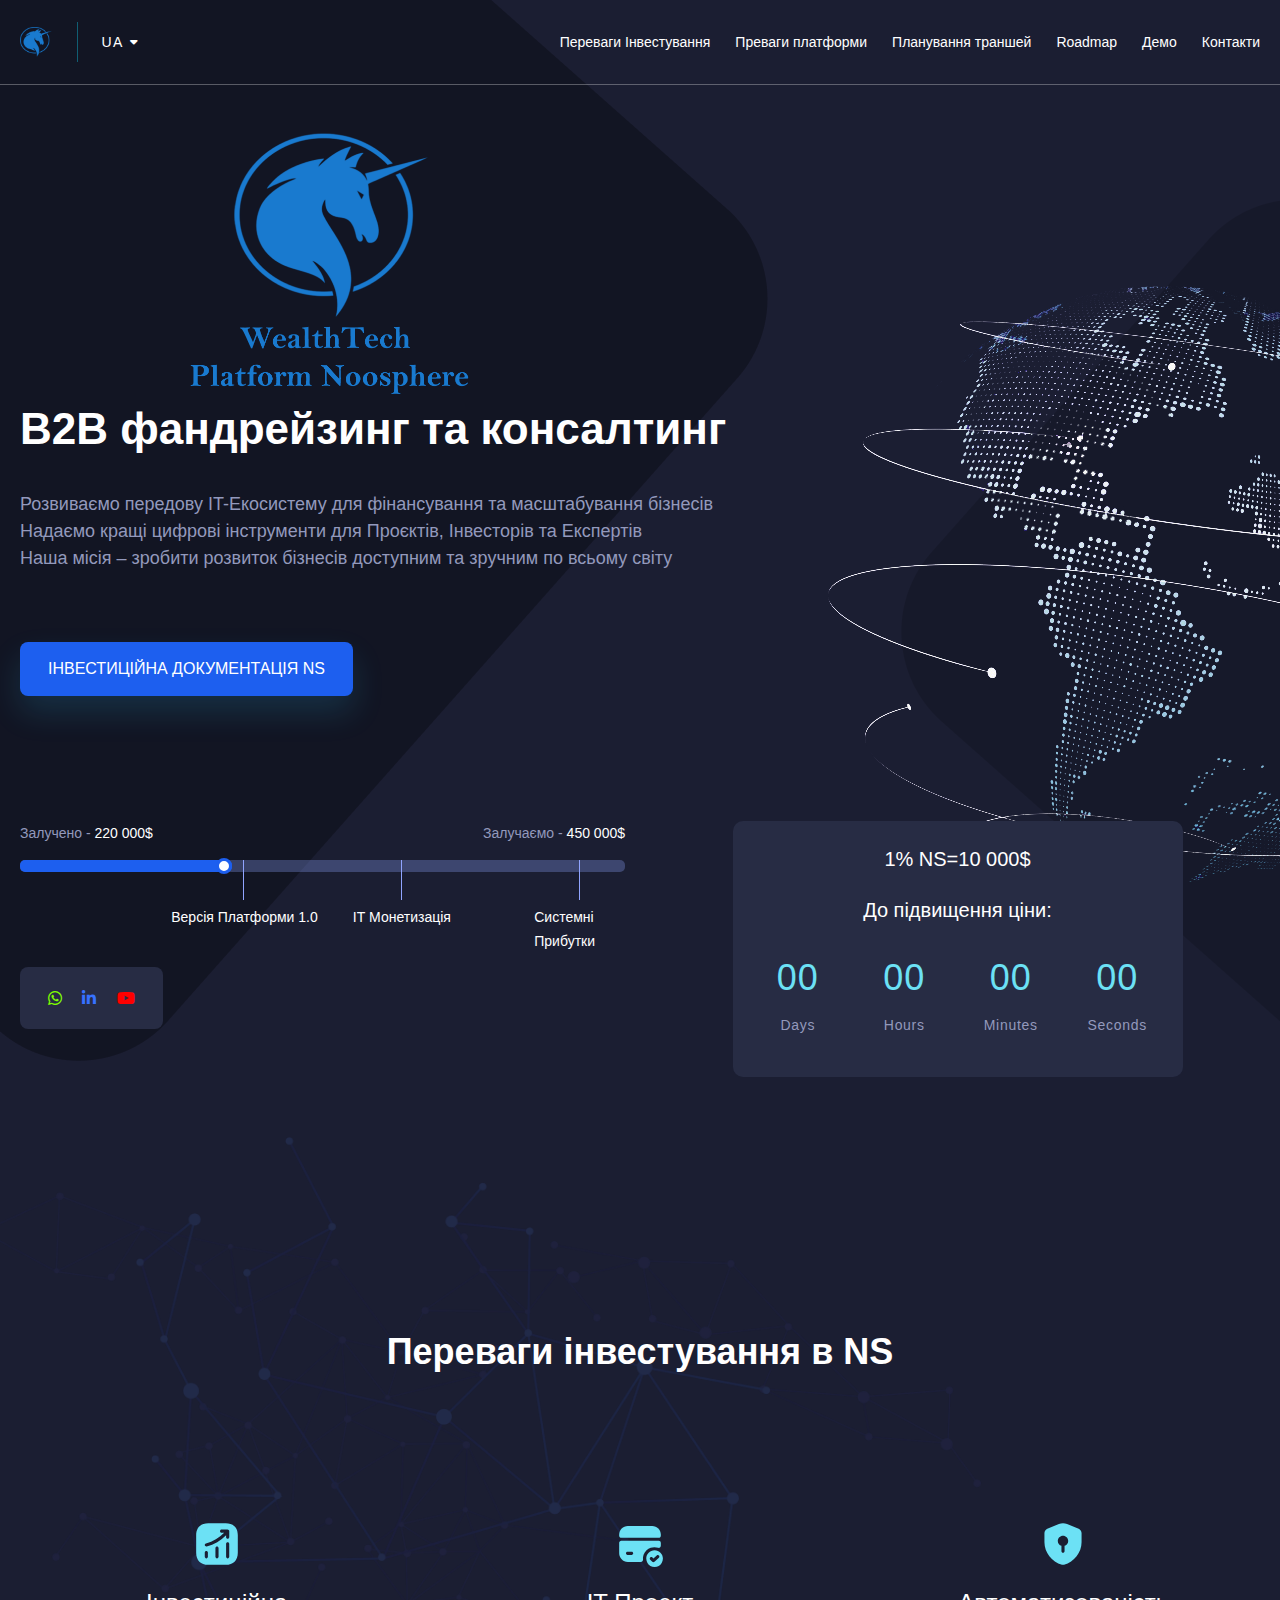
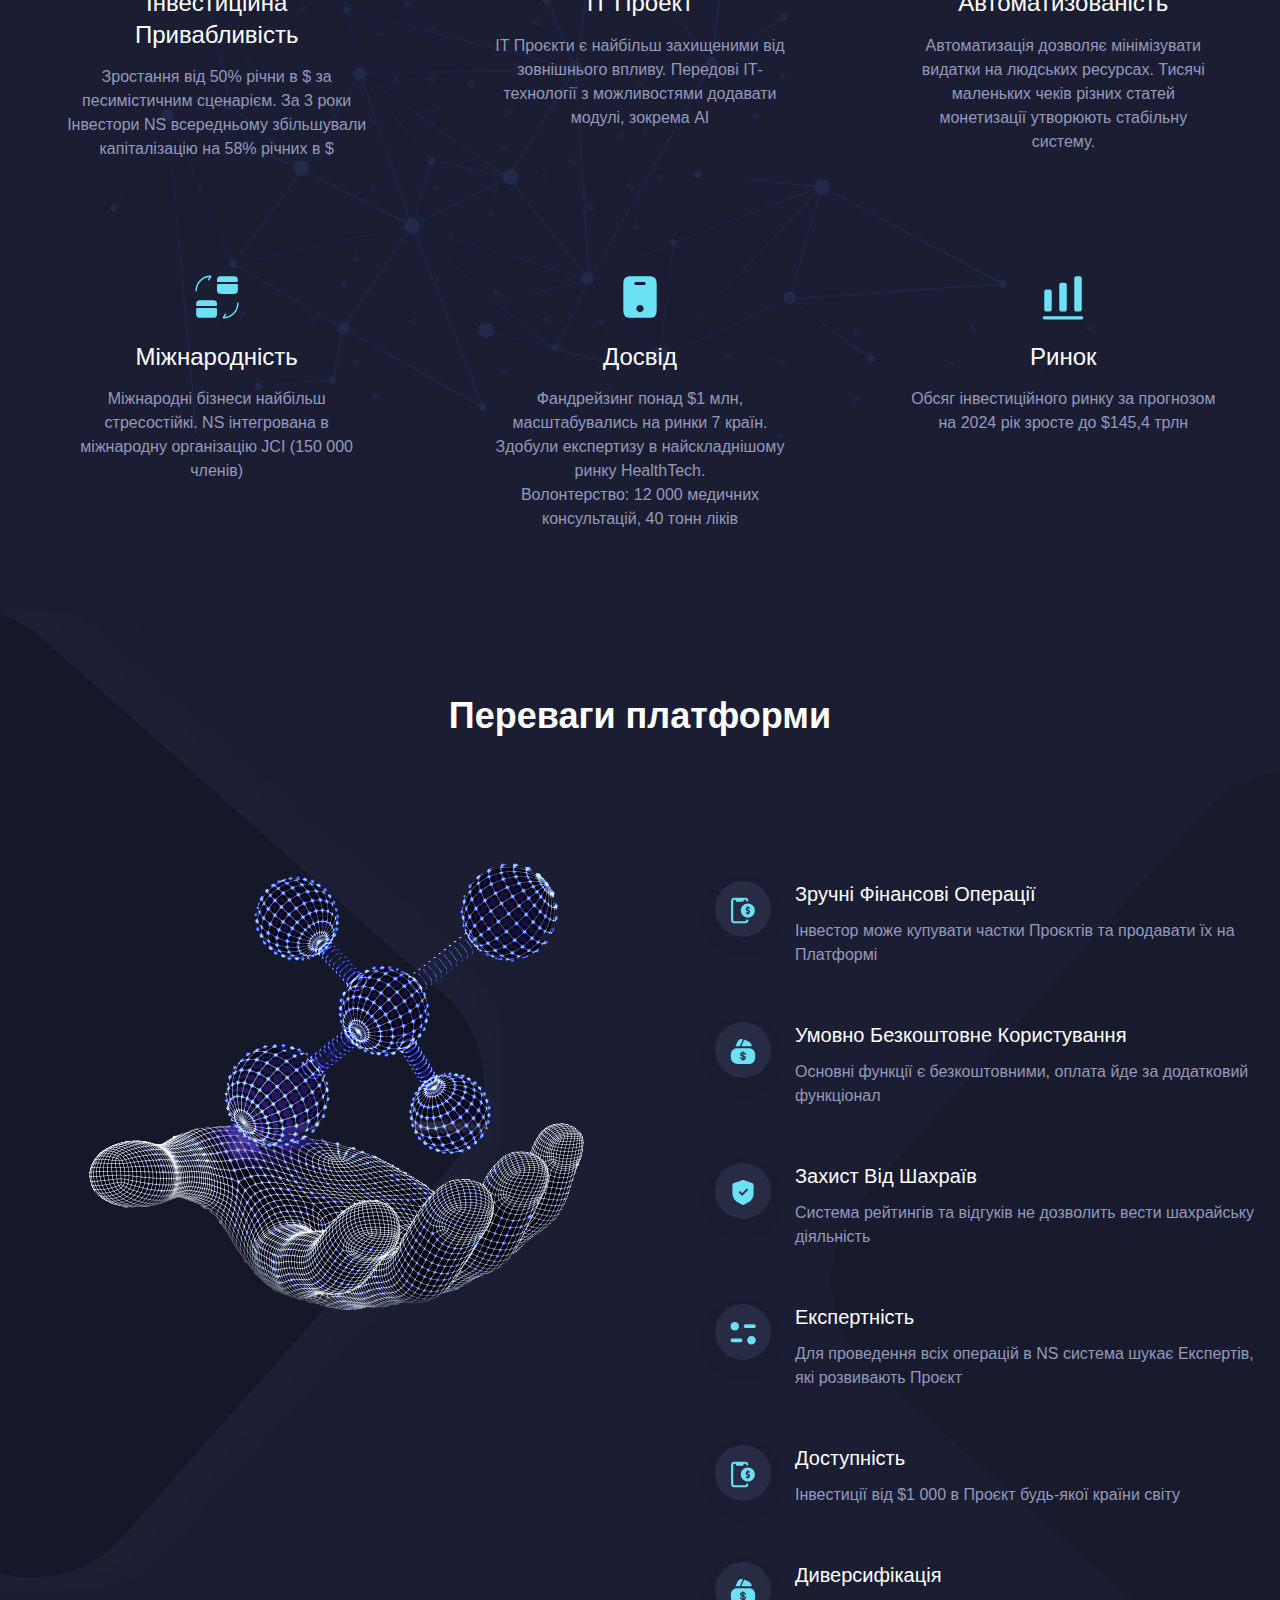
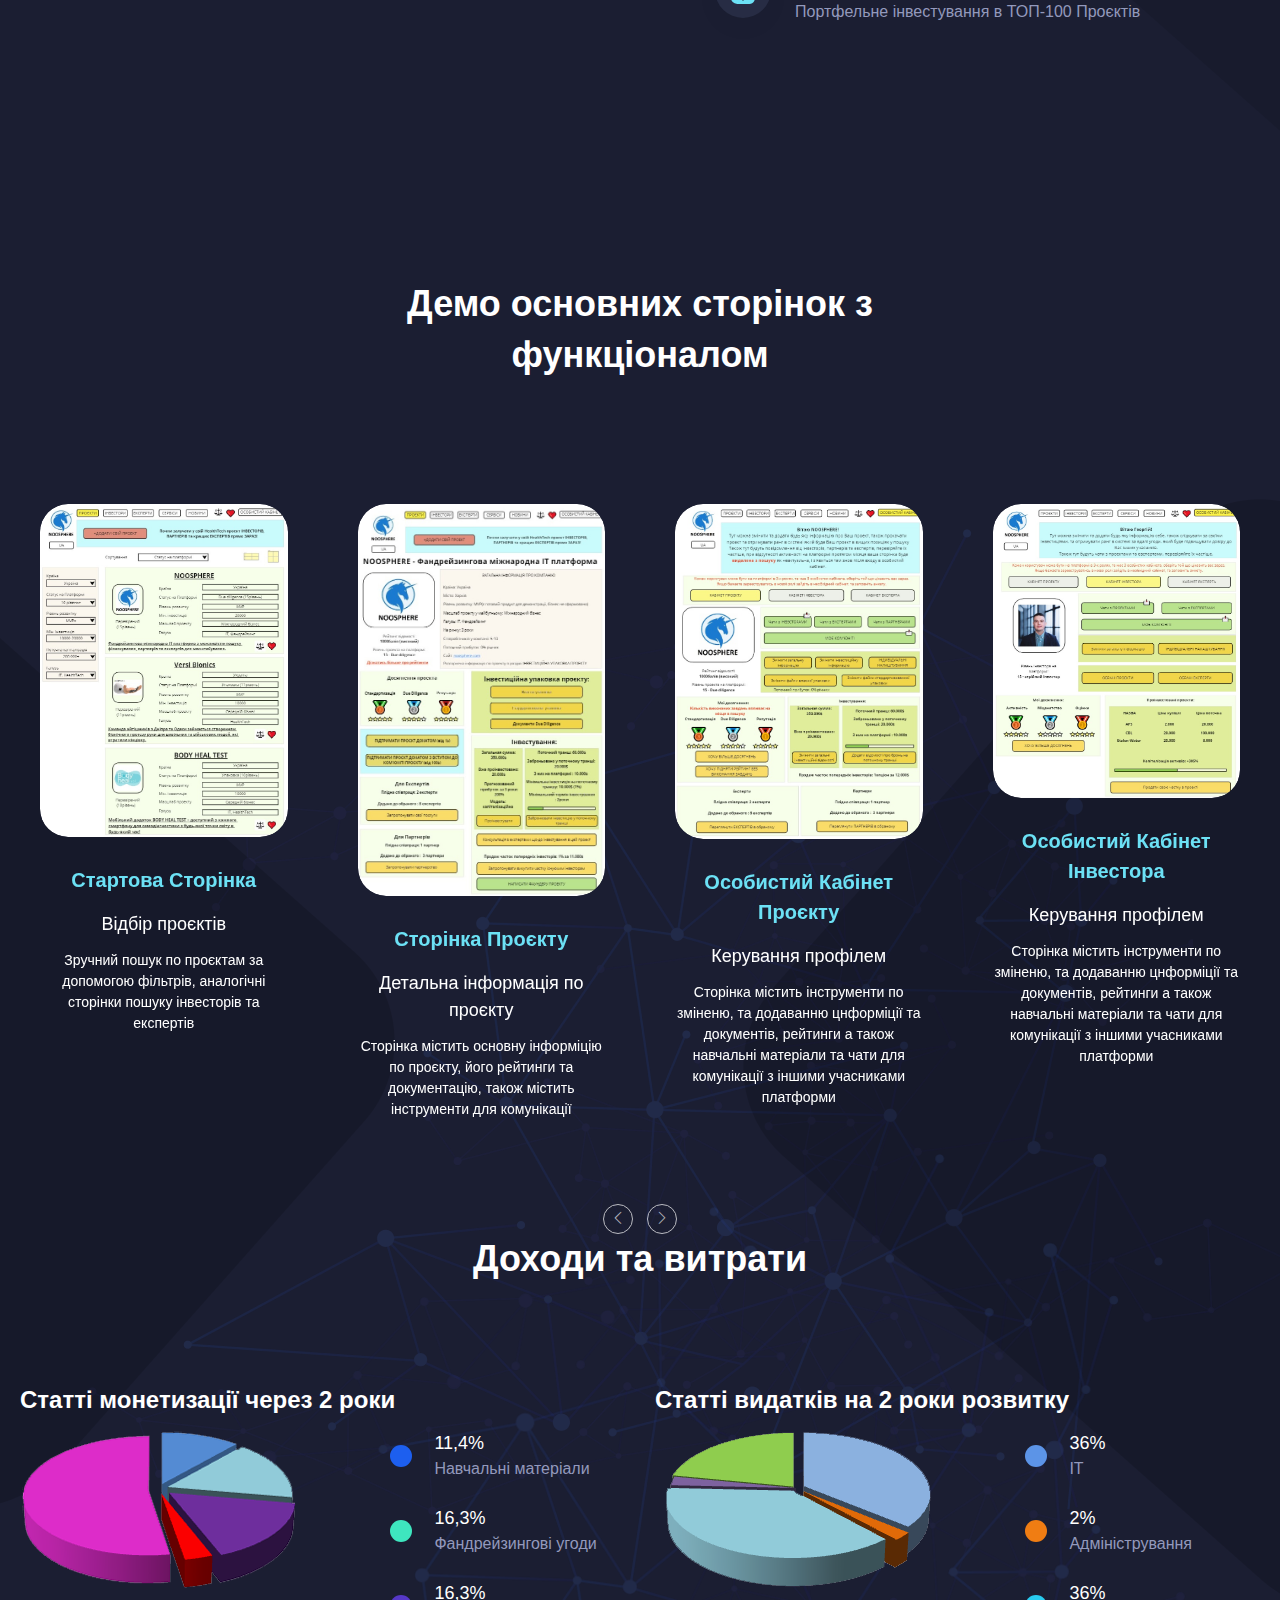
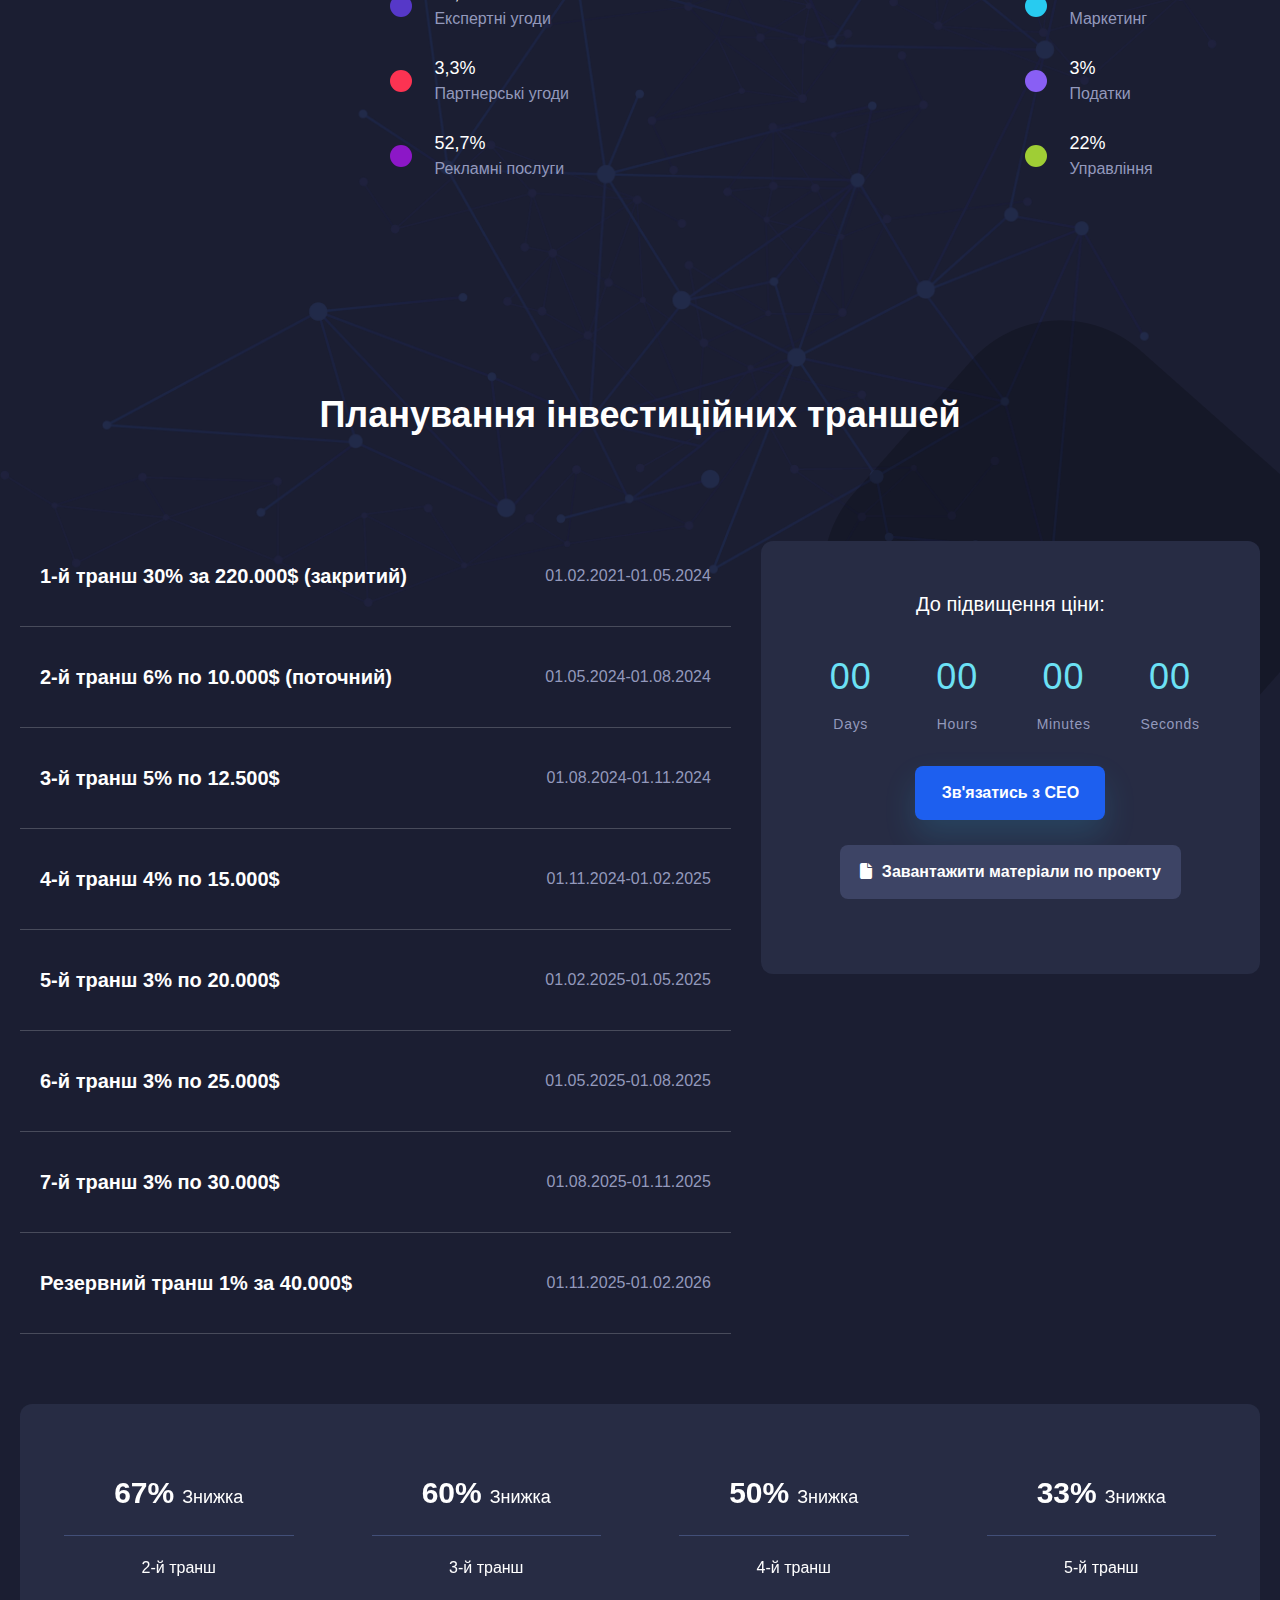
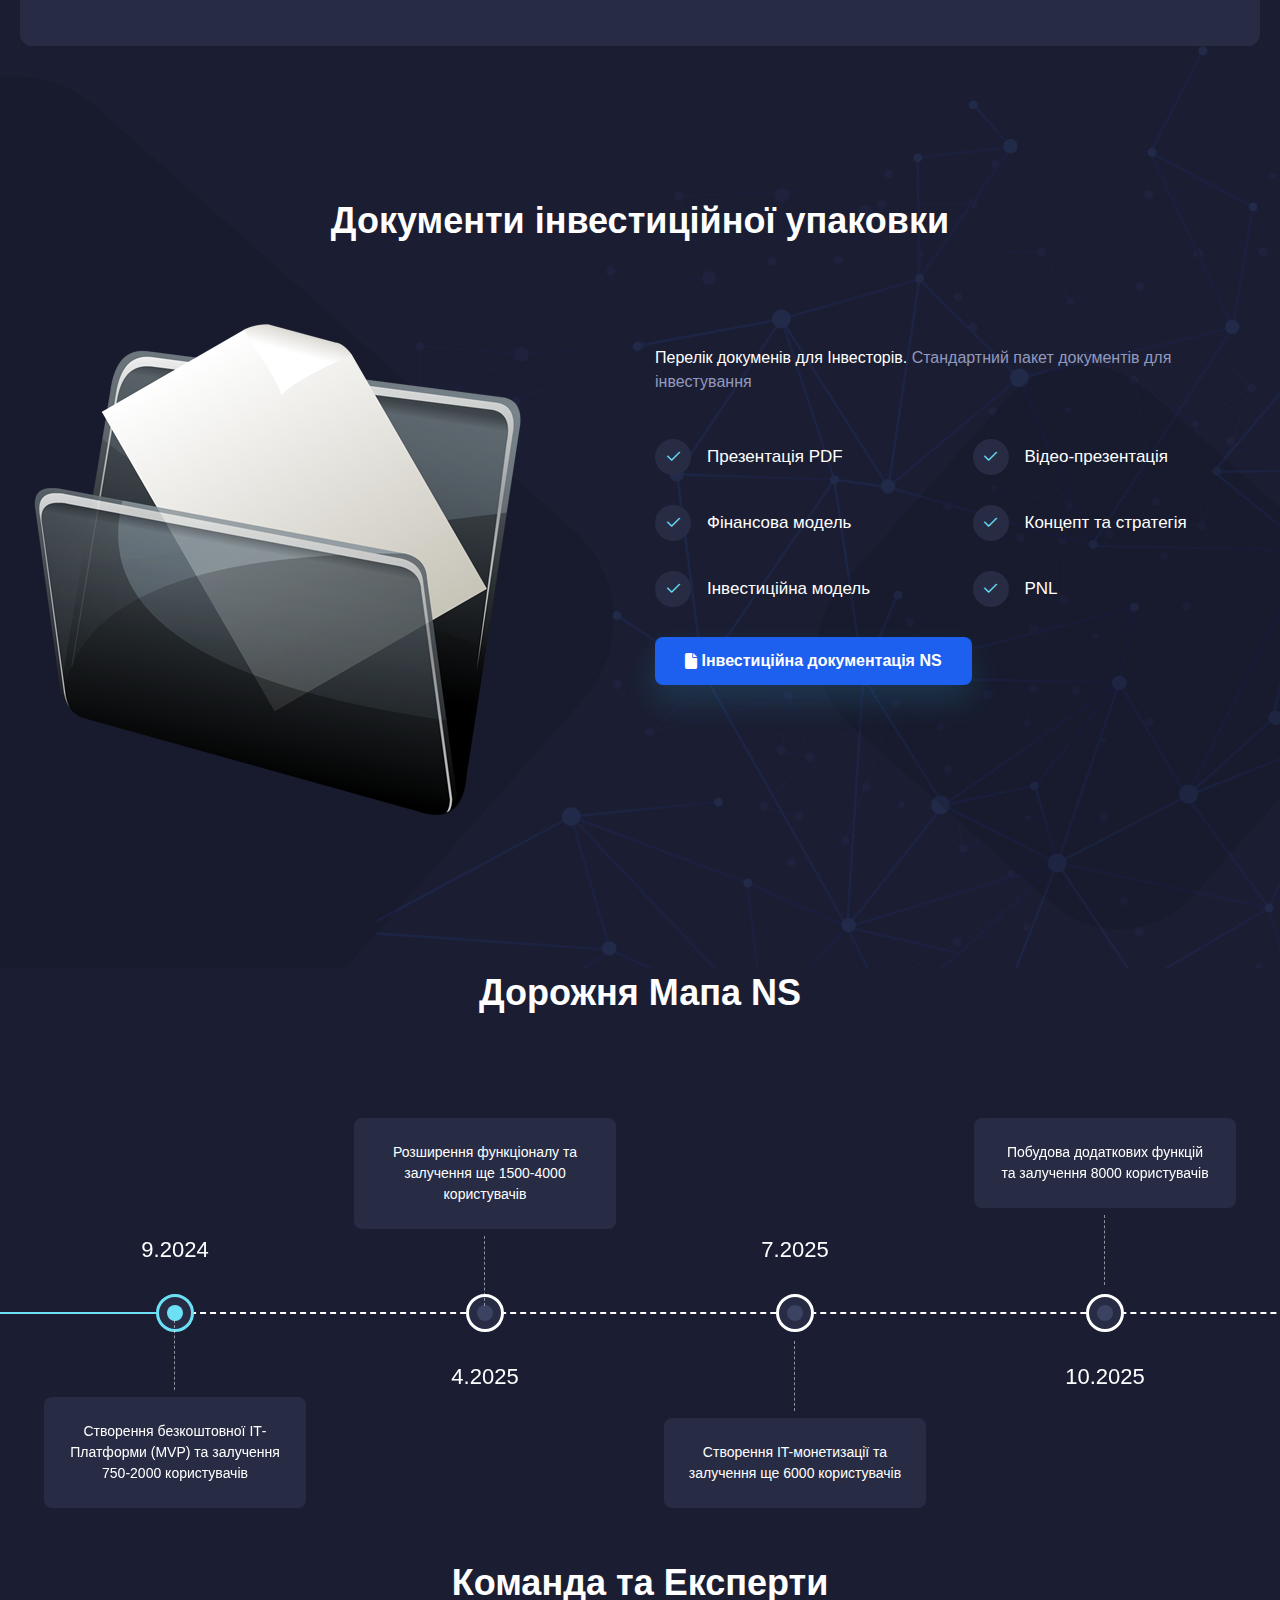
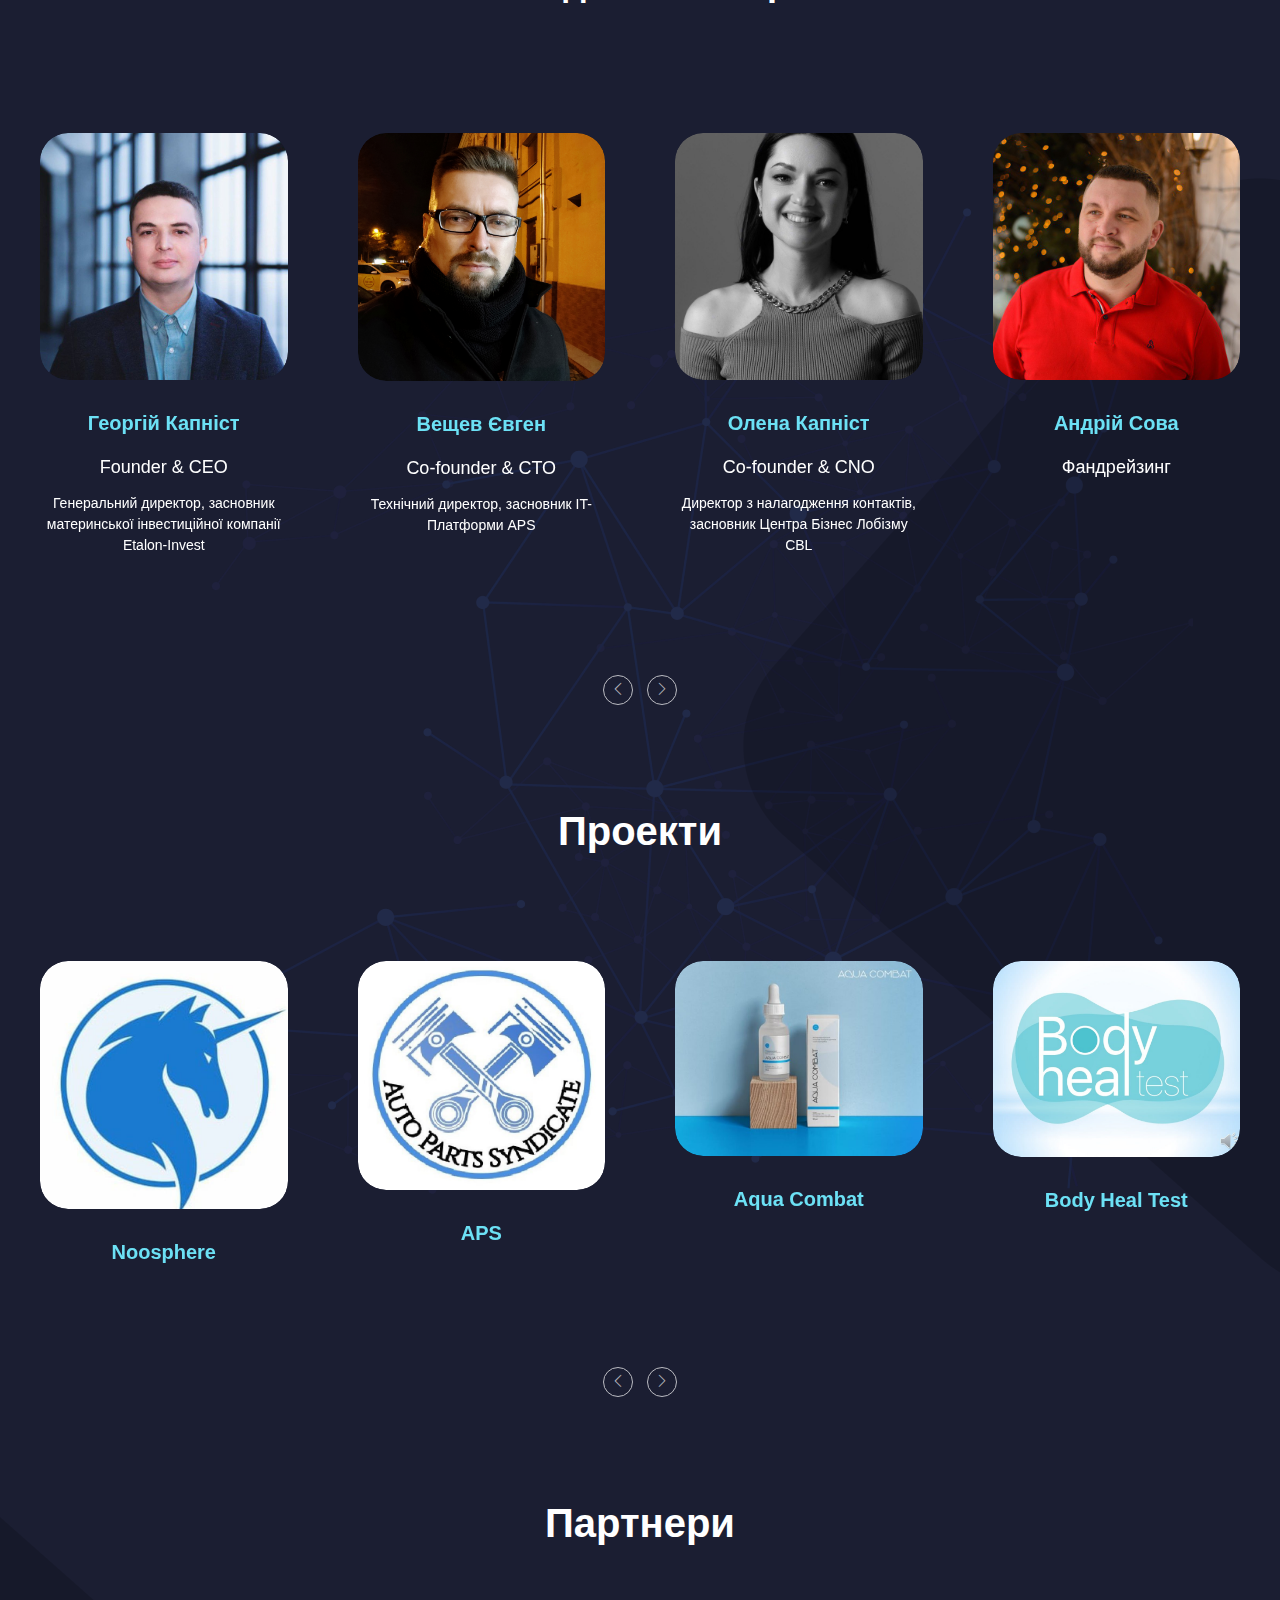
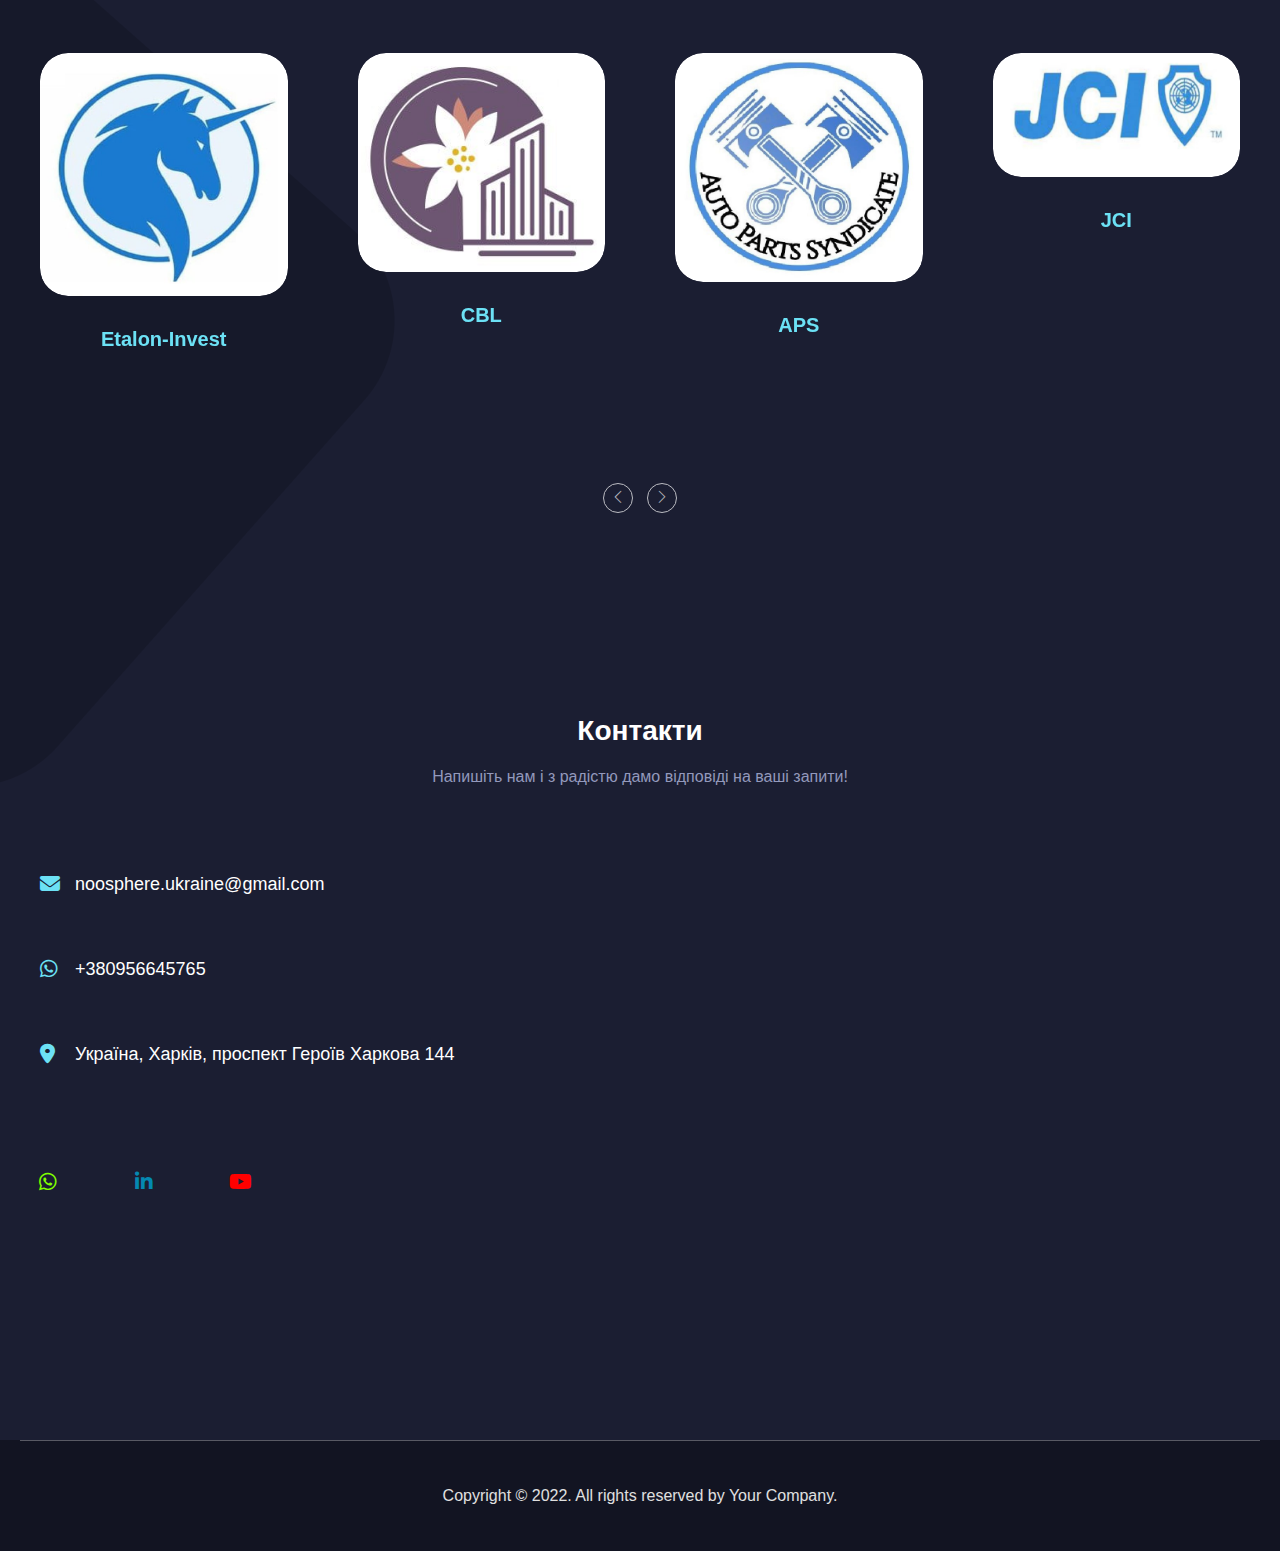
==== commit 6ac6c397: "index3" ====
--- a/index.html
+++ b/index.html
@@ -143,6 +143,13 @@
                                             </div>
                                         </div>
                                     </div>
+                                    <div class="social-box">
+                                        <ul class="clearfix">
+                                            <li><a style="color:#80FF00" href="#" class="fa-brands fa-whatsapp"></a></li>
+                                            <li><a href="#" class="fab fa-linkedin-in"></a></li>
+                                            <li><a style="color:red" href="#" class="fa-brands fa-youtube"></a></li>
+                                        </ul>
+                                    </div>                                      
 <!--                                     <div class="social-box">
                                         <ul class="clearfix">
                                             <li><a href="#"><span class="icon"><img src="images/icons/instagram-1.svg" alt=""></span></a></li>
@@ -195,14 +202,14 @@
                     <div class="inner-box">
                         <div class="icon-box"><span class="icon"><img src="images/resource/icon-34.svg" alt=""></span></div>
                         <h4>IT проект</h4>
-                        <div class="text">IT Проєкти є найбільш захищеними від зовнішнього впливу. Передові ІТ-технологіях з можливостями додавати модулі, зокрема АІ</div>
+                        <div class="text">IT Проєкти є найбільш захищеними від зовнішнього впливу. Передові ІТ-технології з можливостями додавати модулі, зокрема АІ</div>
                     </div>
                 </div>
                 <div class="info-block-five col-xl-4 col-lg-4 col-md-6 col-sm-12">
                     <div class="inner-box">
                         <div class="icon-box"><span class="icon"><img src="images/resource/icon-36.svg" alt=""></span></div>
                         <h4>Автоматизованість</h4>
-                        <div class="text">Автоматизація дозволяє мінімізувати видатки на людських ресурсів. Тисячі маленьких чеків різних статей монетизації утворюють стабільну систему.</div>
+                        <div class="text">Автоматизація дозволяє мінімізувати видатки на людських ресурсах. Тисячі маленьких чеків різних статей монетизації утворюють стабільну систему.</div>
                     </div>
                 </div>
                 <div class="info-block-five col-xl-4 col-lg-4 col-md-6 col-sm-12">
@@ -225,7 +232,7 @@
                     <div class="inner-box">
                         <div class="icon-box"><span class="icon"><img src="images/resource/icon-35.svg" alt=""></span></div>
                         <h4>Ринок</h4>
-                        <div class="text">Обсяг активів під управління зросте до $145,4 трлн (2025)</div>
+                        <div class="text">Обсяг інвестиційного ринку за прогнозом на 2024 рік зросте до $145,4 трлн</div>
                     </div>
                 </div>
             </div>
@@ -1825,17 +1832,17 @@
                             <div class="info-box">
                                 <ul class="info clearfix">
                                     <li class="email"><i class="icon fa-solid fa-envelope"></i><a href="mailto:noosphere.ukraine@gmail.com">noosphere.ukraine@gmail.com</a></li>
-                                    <li class="phone"><i class="icon fa-solid fa-phone"></i><a href="tel:+380956645765">+380956645765</a></li>
+                                    <li class="phone"><i class="icon fa-brands fa-whatsapp"></i><a href="https://api.whatsapp.com/qr/3BKWFFZUGKYYC1?autoload=1&app_absent=0">+380956645765</a></li>
                                     <li class="address"><i class="icon fa-solid fa-map-marker-alt"></i>Україна, Харків, проспект Героїв Харкова 144</li>
                                 </ul>
                             </div>
-<!--                             <div class="social-links">
+                            <div class="social-links">
                                 <ul class="clearfix">
-                                    <li><a target="blank" href="#" class="fab fa-facebook-f"></a></li>
-                                    <li><a target="blank" href="#" class="fab fa-twitter"></a></li>
-                                    <li><a target="blank" href="#" class="fab fa-linkedin-in"></a></li>
+                                    <li><a style="color:#80FF00" target="blank" href="#" class="fa-brands fa-whatsapp"></a></li>
+                                    <li><a style="color:#0489B1" target="blank" href="#" class="fab fa-linkedin-in"></a></li>
+                                    <li><a style="color:red" target="blank" href="#" class="fa-brands fa-youtube"></a></li>
                                 </ul>
-                            </div>  --> 
+                            </div>  
 
 <!--                     <div class="form-col col-xl-6 col-lg-6 col-md-12">
                         <div class="form-box contact-form default-form">
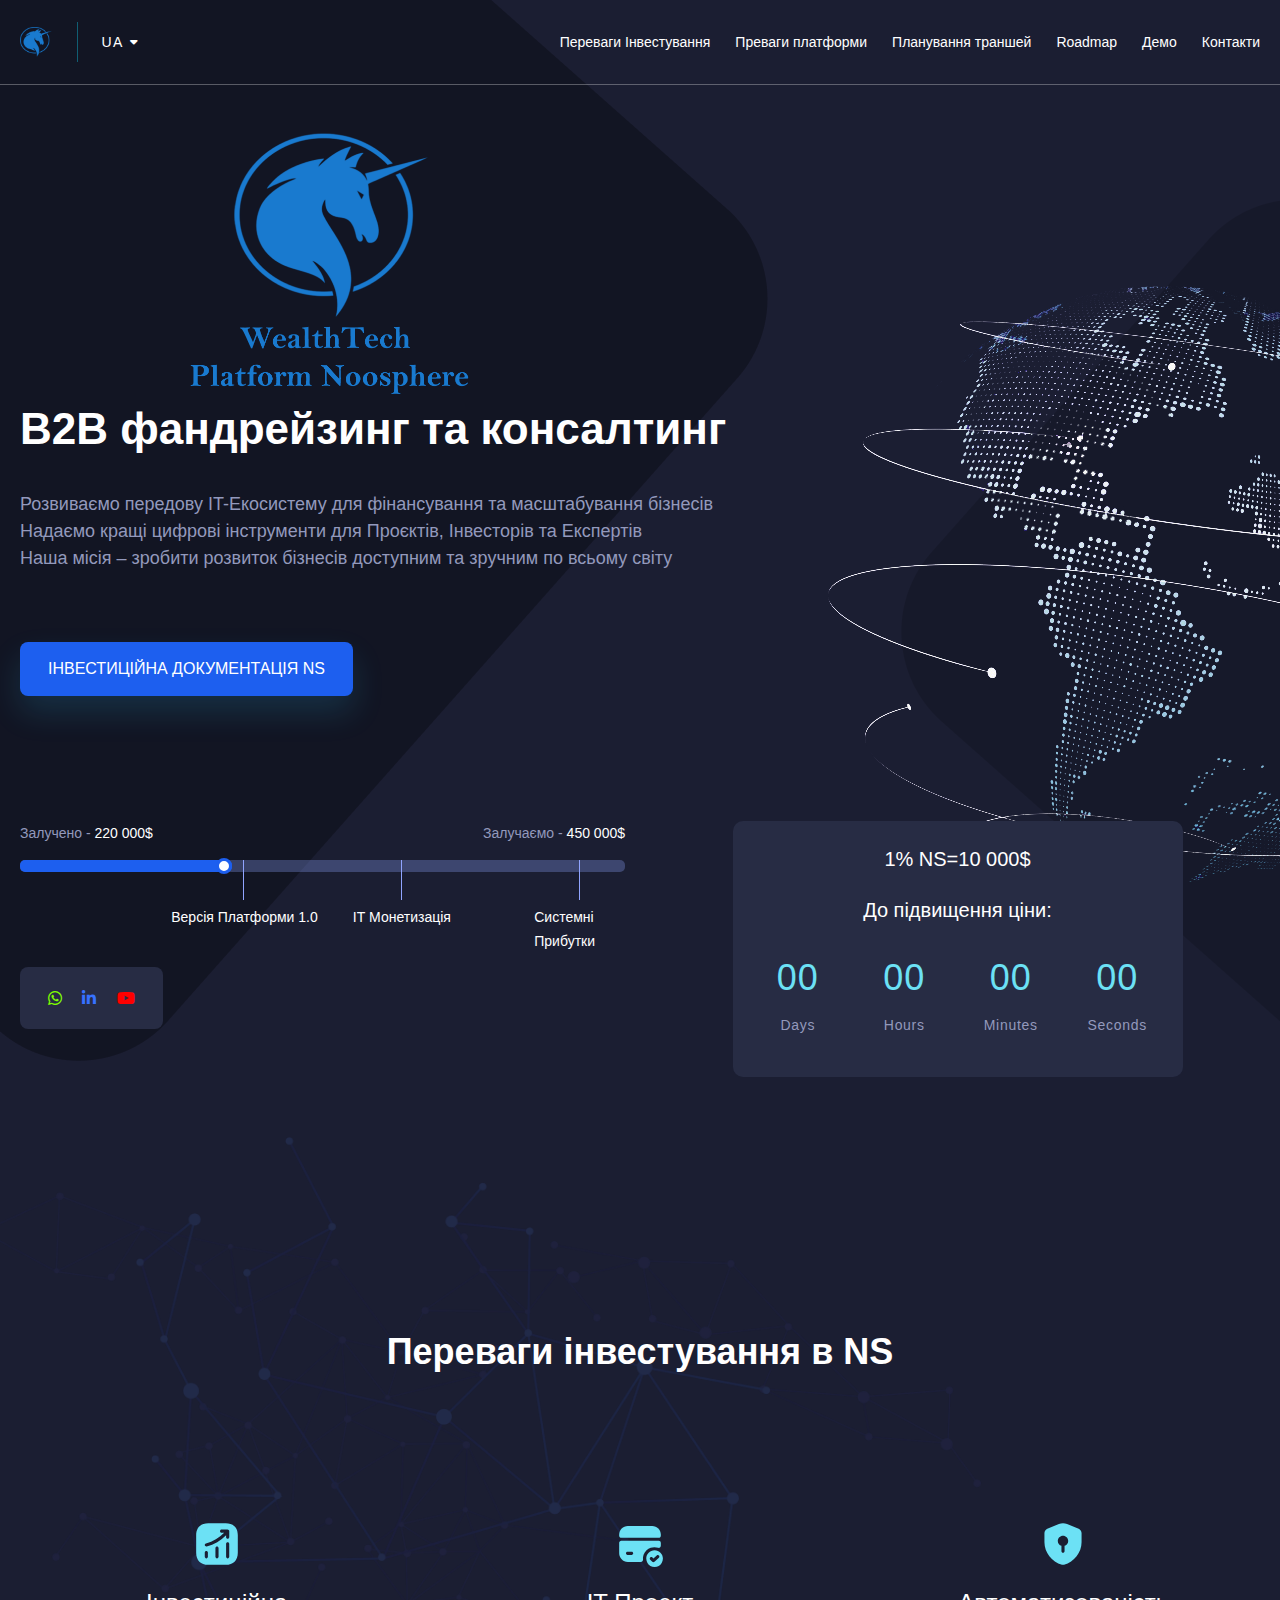
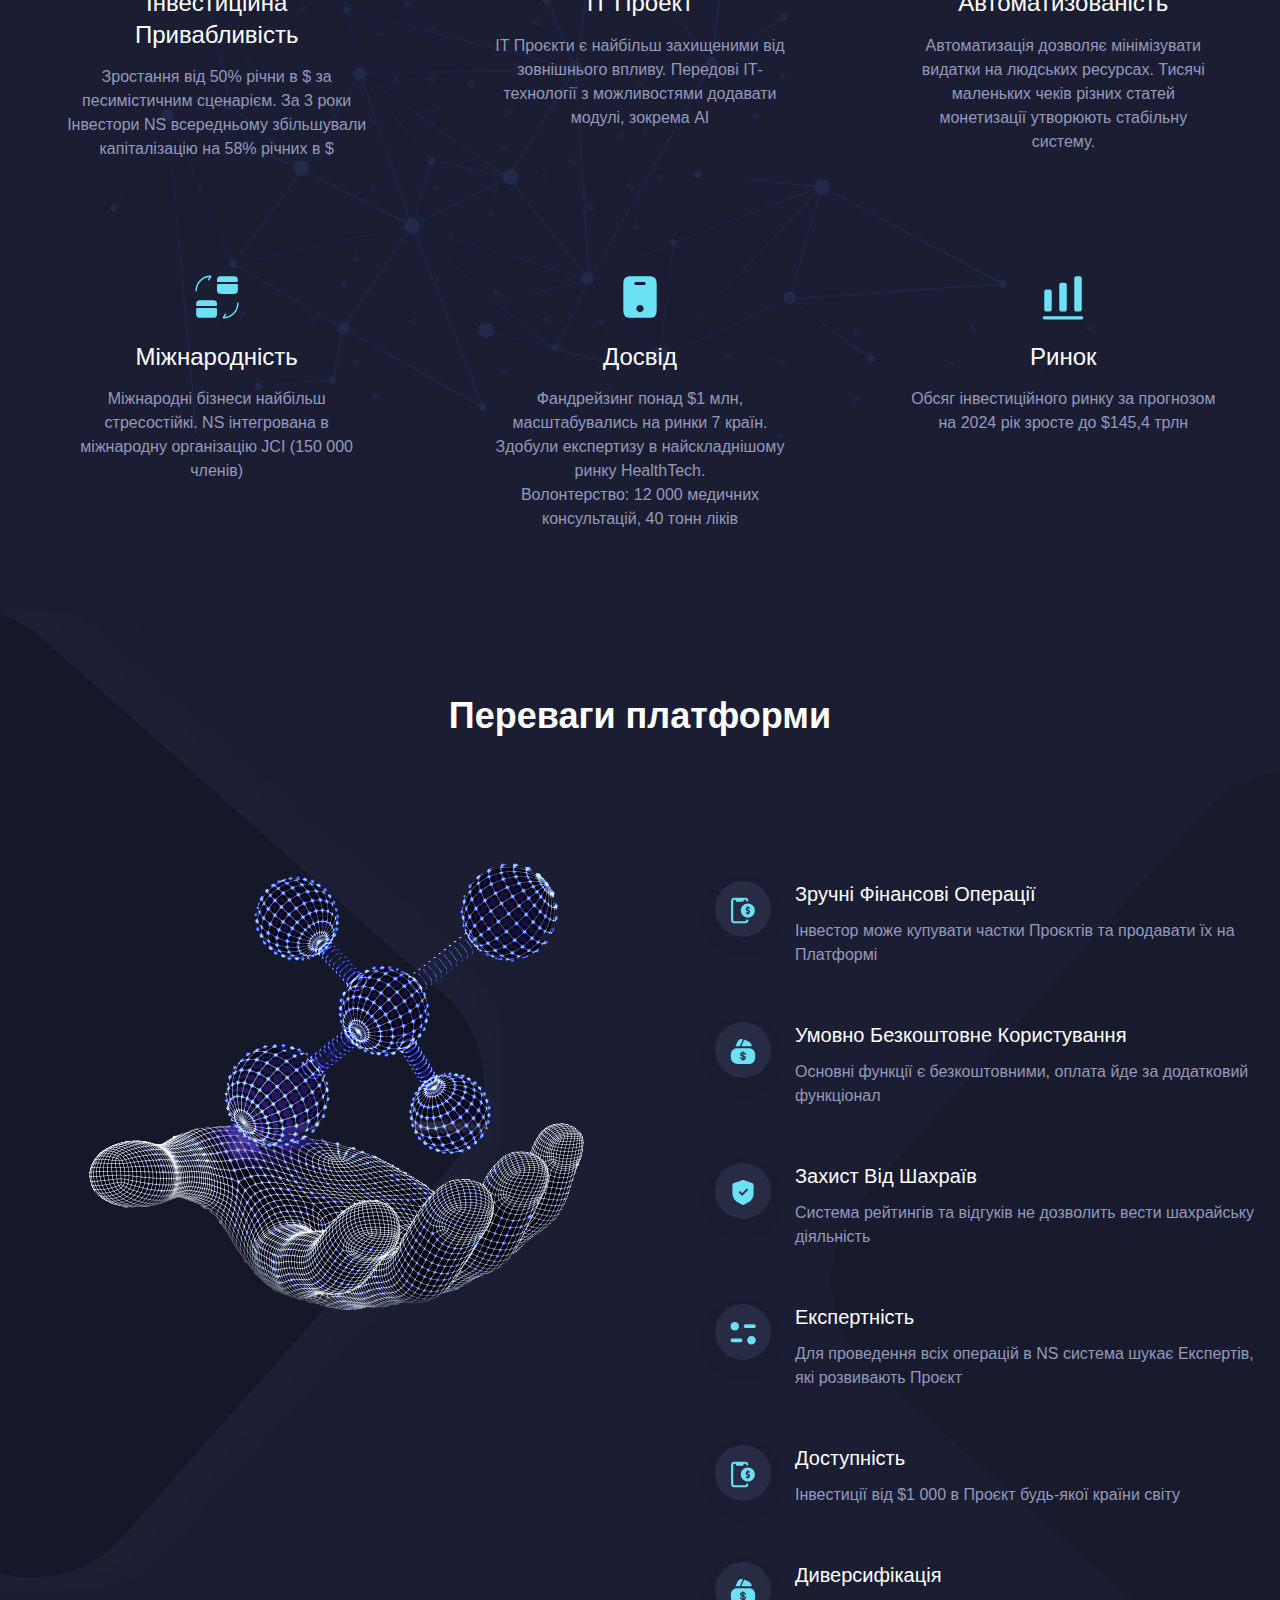
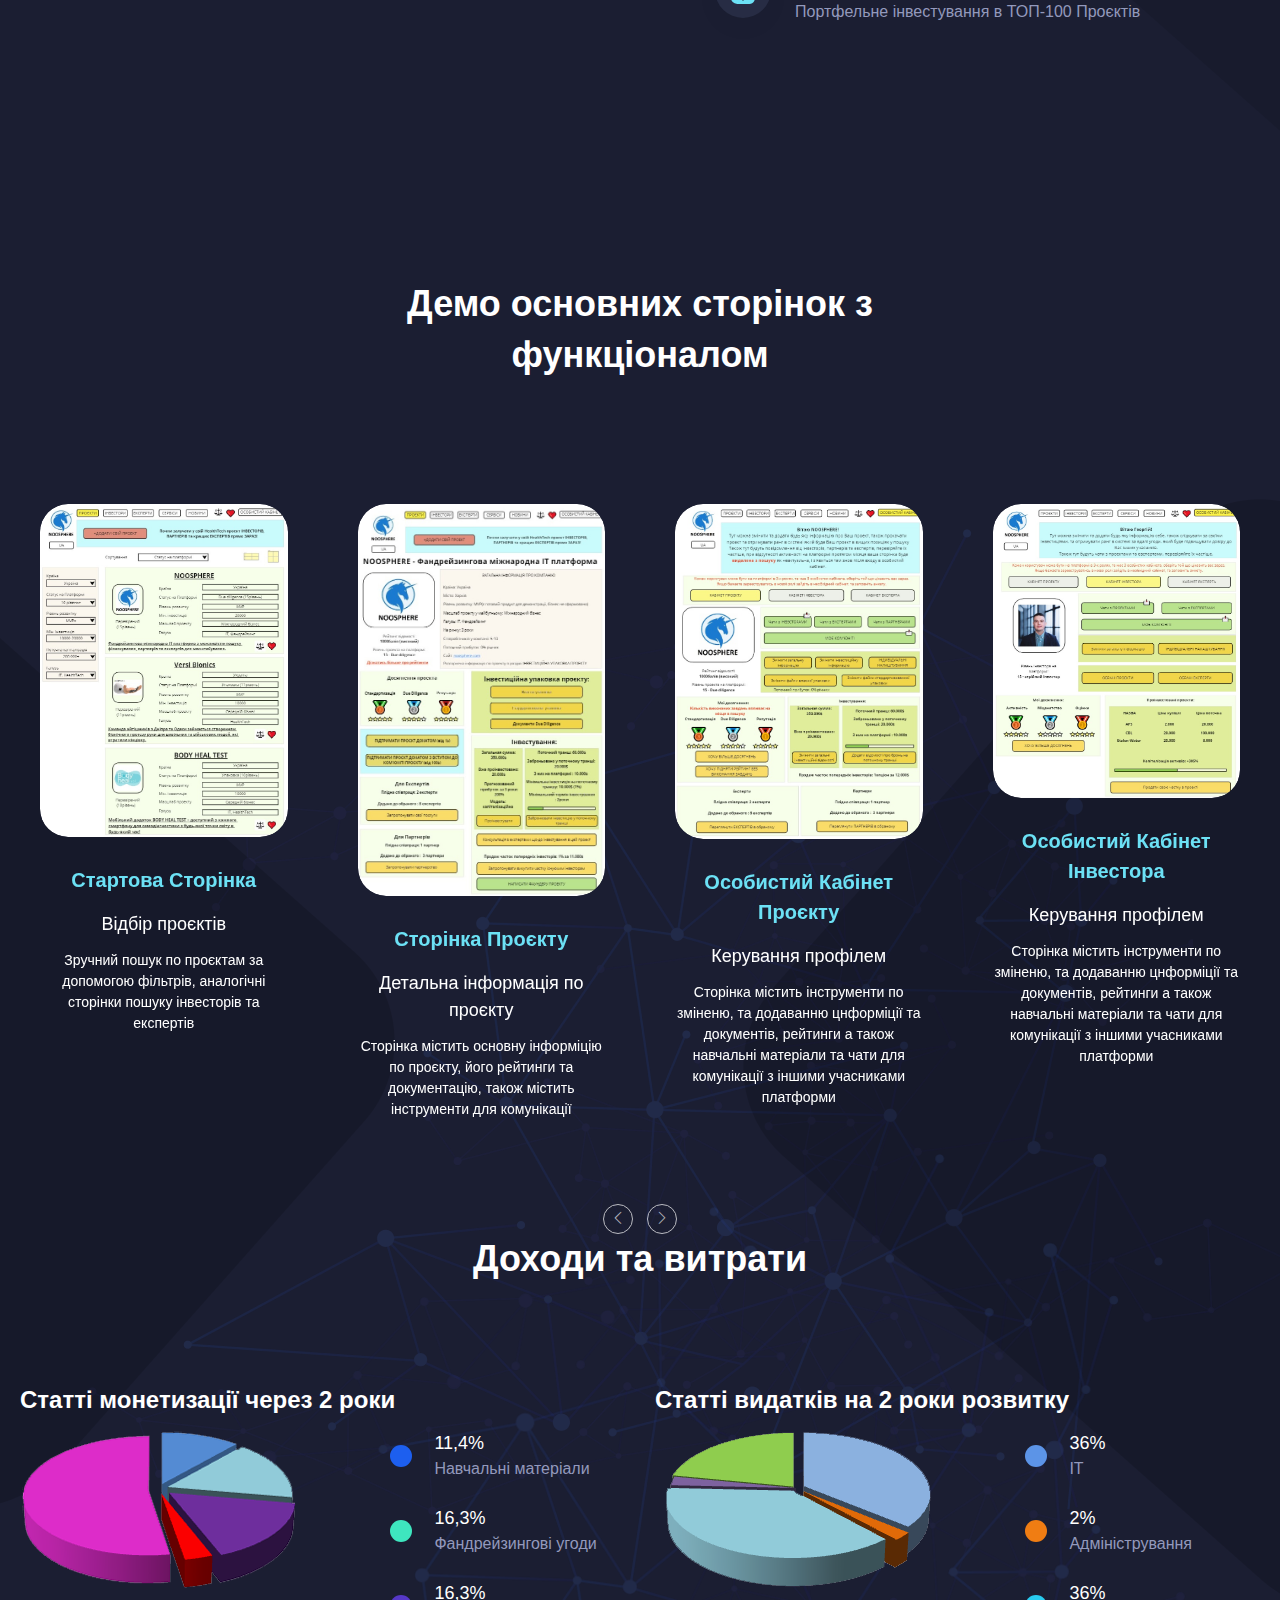
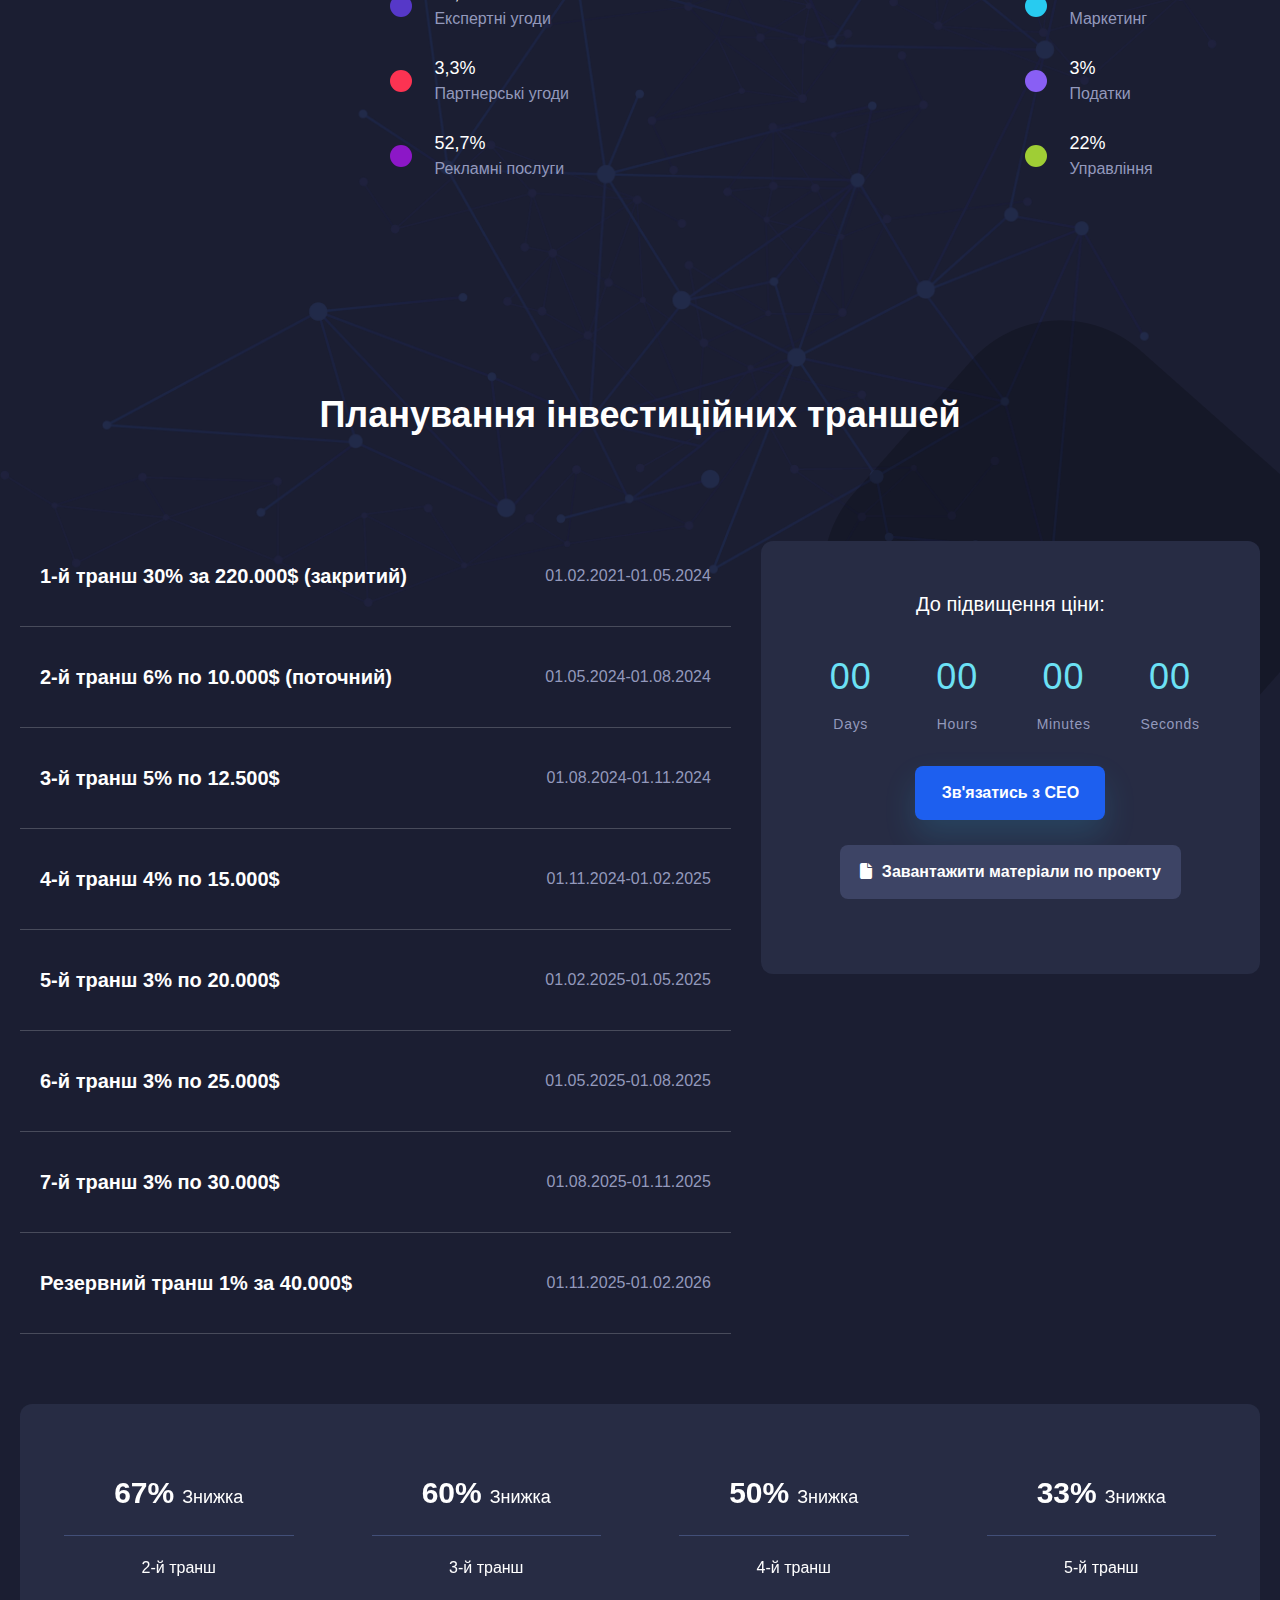
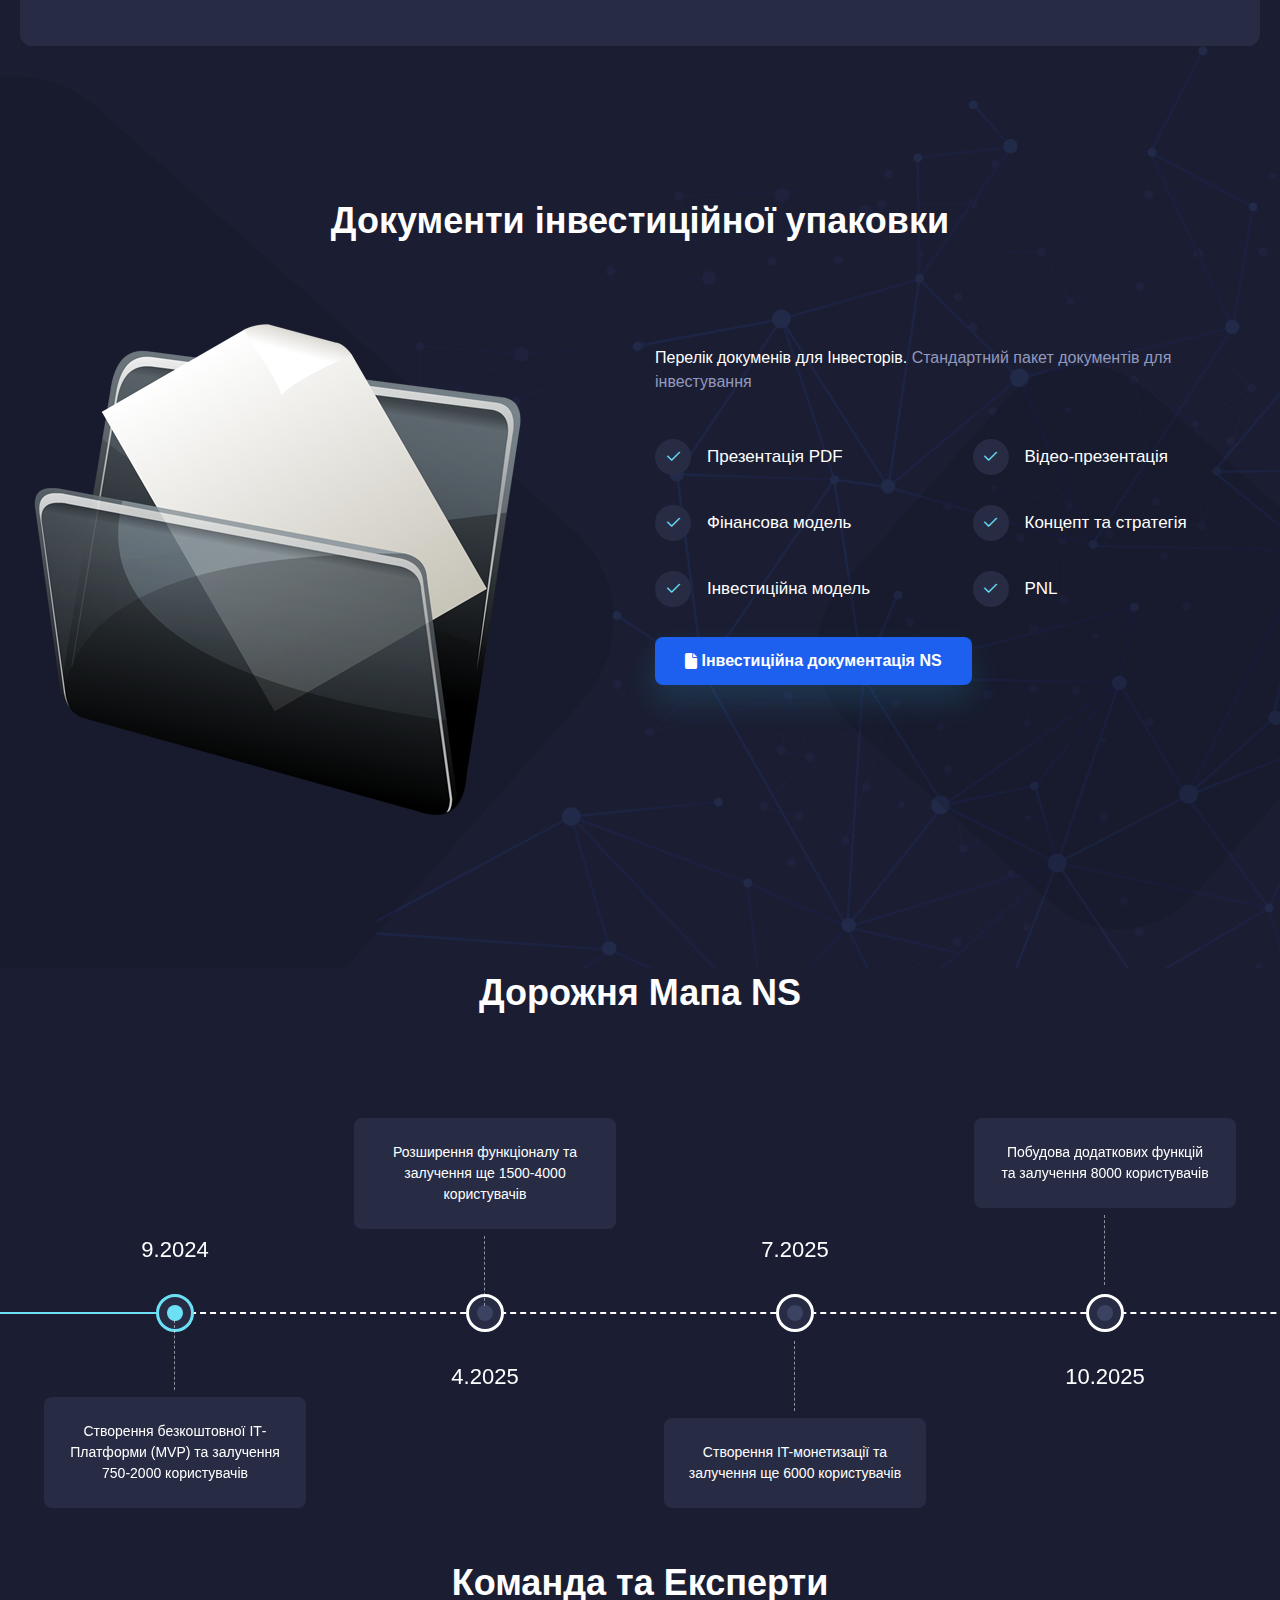
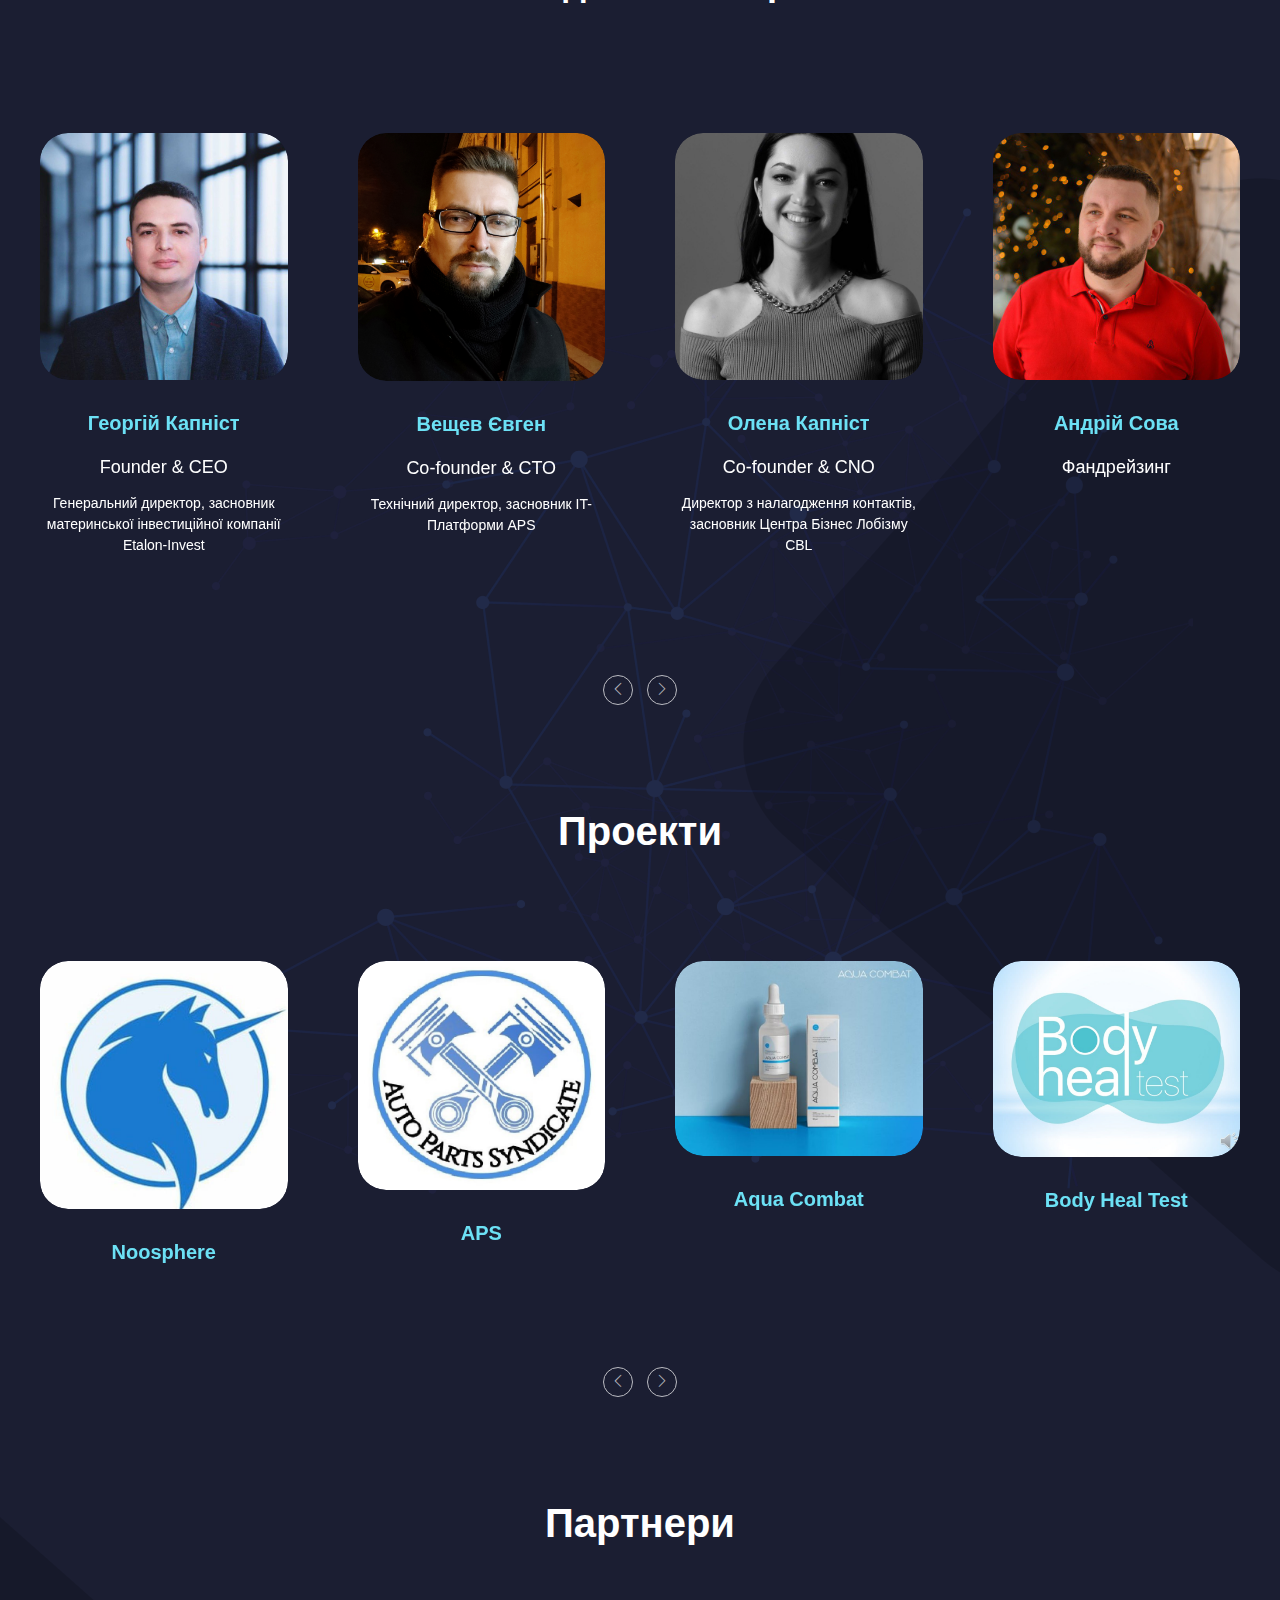
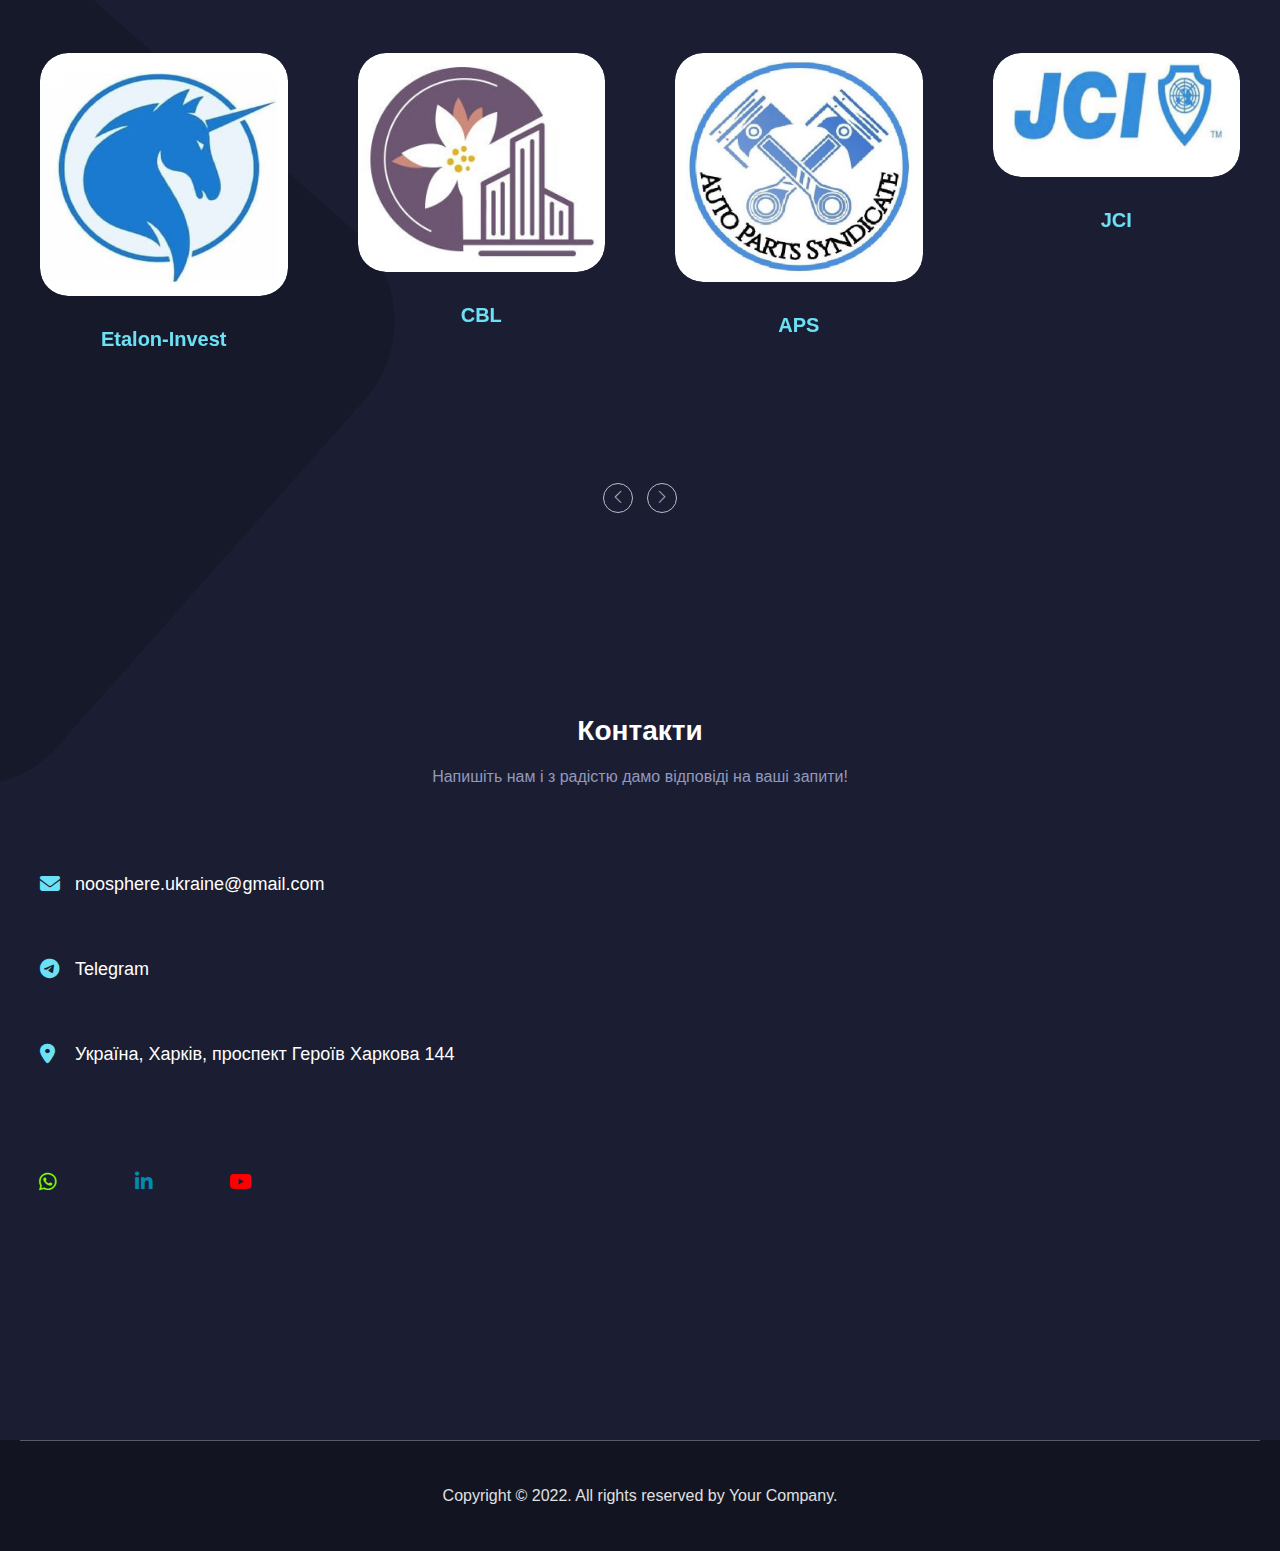
==== commit 6901ef17: "index4" ====
--- a/index.html
+++ b/index.html
@@ -576,7 +576,7 @@
                                 </div>
                             </div> -->
                             <div class="links-box clearfix">
-                                <div class="link"><a href="https://api.whatsapp.com/qr/3BKWFFZUGKYYC1?autoload=1&app_absent=0" class="theme-btn btn-style-twelve"><span class="txt">Зв'язатись з СЕО</span></a></div>
+                                <div class="link"><a href="https://t.me/Kapnist" class="theme-btn btn-style-twelve"><span class="txt">Зв'язатись з СЕО</span></a></div>
                                 <div class="link"><a href="https://drive.google.com/drive/folders/18scKpJJifGk-FuK_VHrg7IRLMq4aB8Vg?usp=sharing" class="theme-btn btn-style-thirteen"><span class="txt"><i class="icon fa fa-file"></i>Завантажити матеріали по проекту </span></a></div>
                             </div>
 
@@ -1832,7 +1832,7 @@
                             <div class="info-box">
                                 <ul class="info clearfix">
                                     <li class="email"><i class="icon fa-solid fa-envelope"></i><a href="mailto:noosphere.ukraine@gmail.com">noosphere.ukraine@gmail.com</a></li>
-                                    <li class="phone"><i class="icon fa-brands fa-whatsapp"></i><a href="https://api.whatsapp.com/qr/3BKWFFZUGKYYC1?autoload=1&app_absent=0">+380956645765</a></li>
+                                    <li class="phone"><i class="icon fa-brands fa-telegram"></i><a href="https://t.me/Kapnist">Telegram</a></li>
                                     <li class="address"><i class="icon fa-solid fa-map-marker-alt"></i>Україна, Харків, проспект Героїв Харкова 144</li>
                                 </ul>
                             </div>
